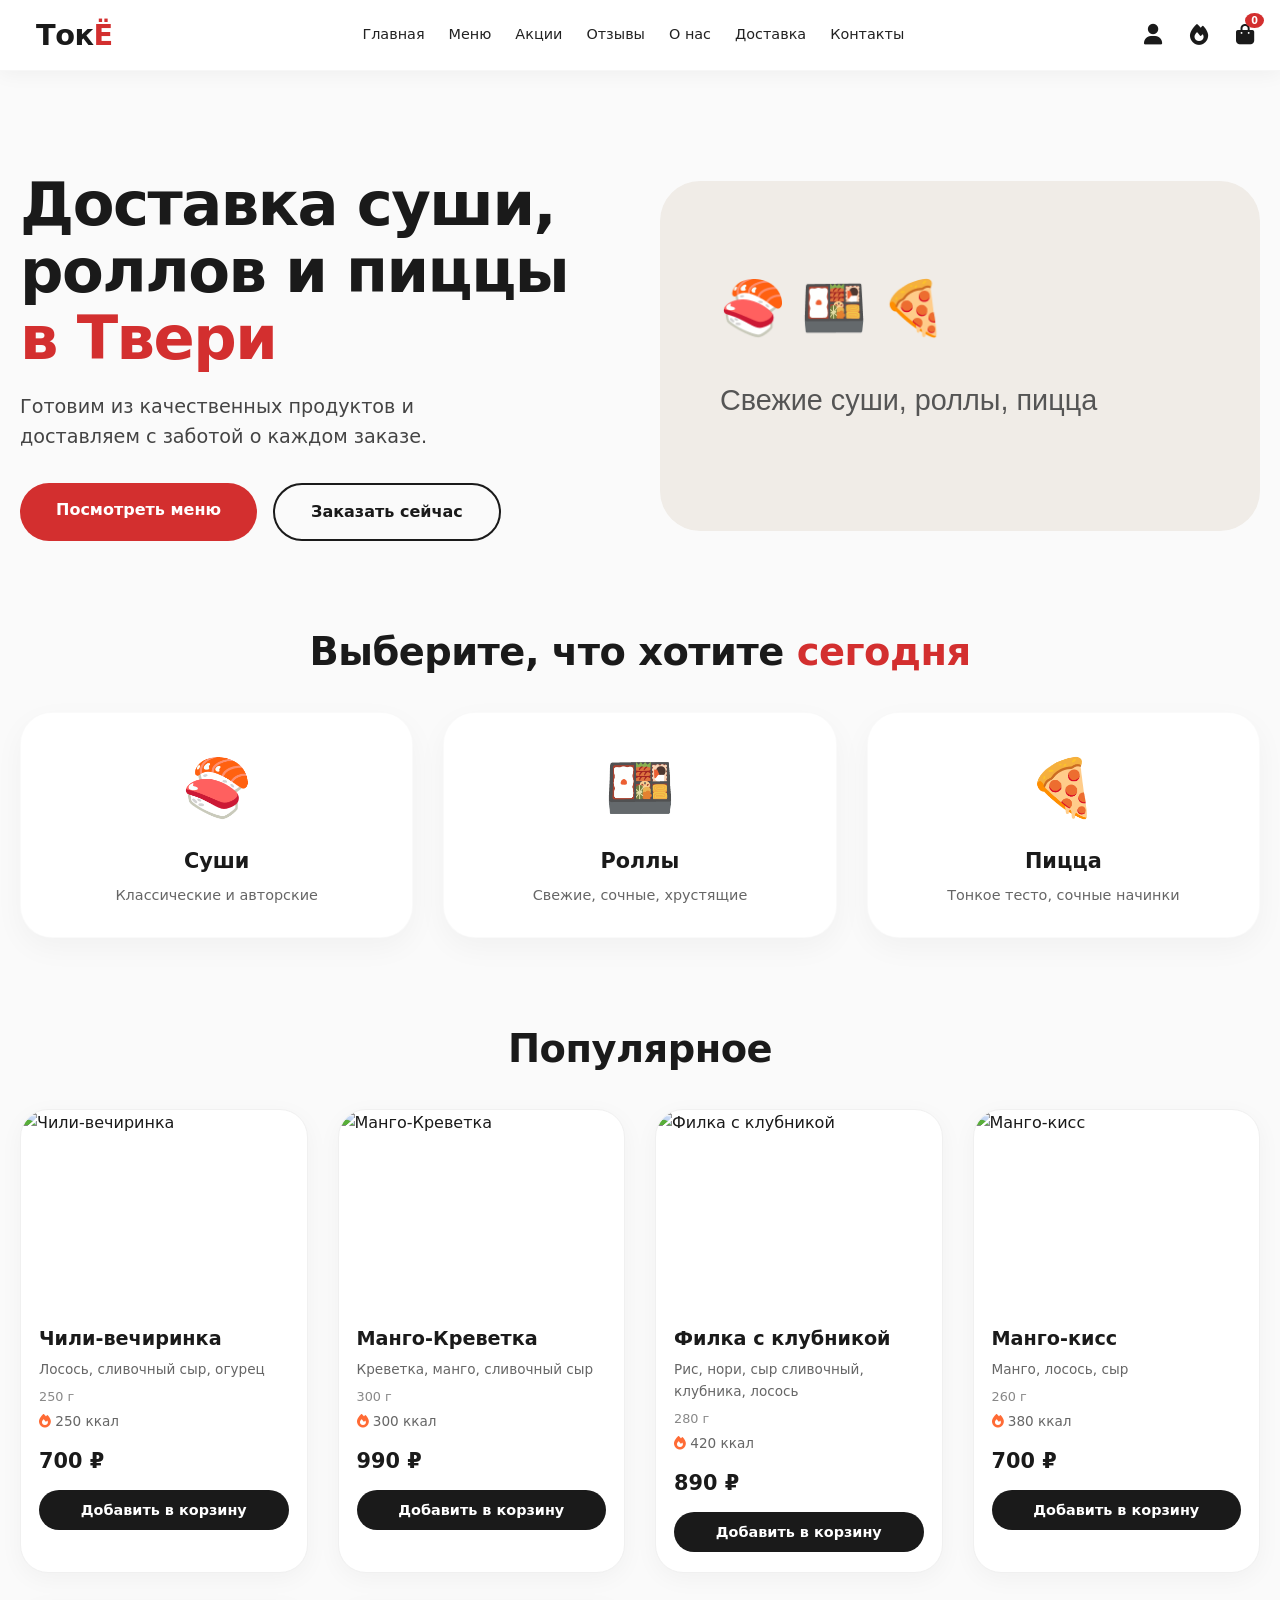
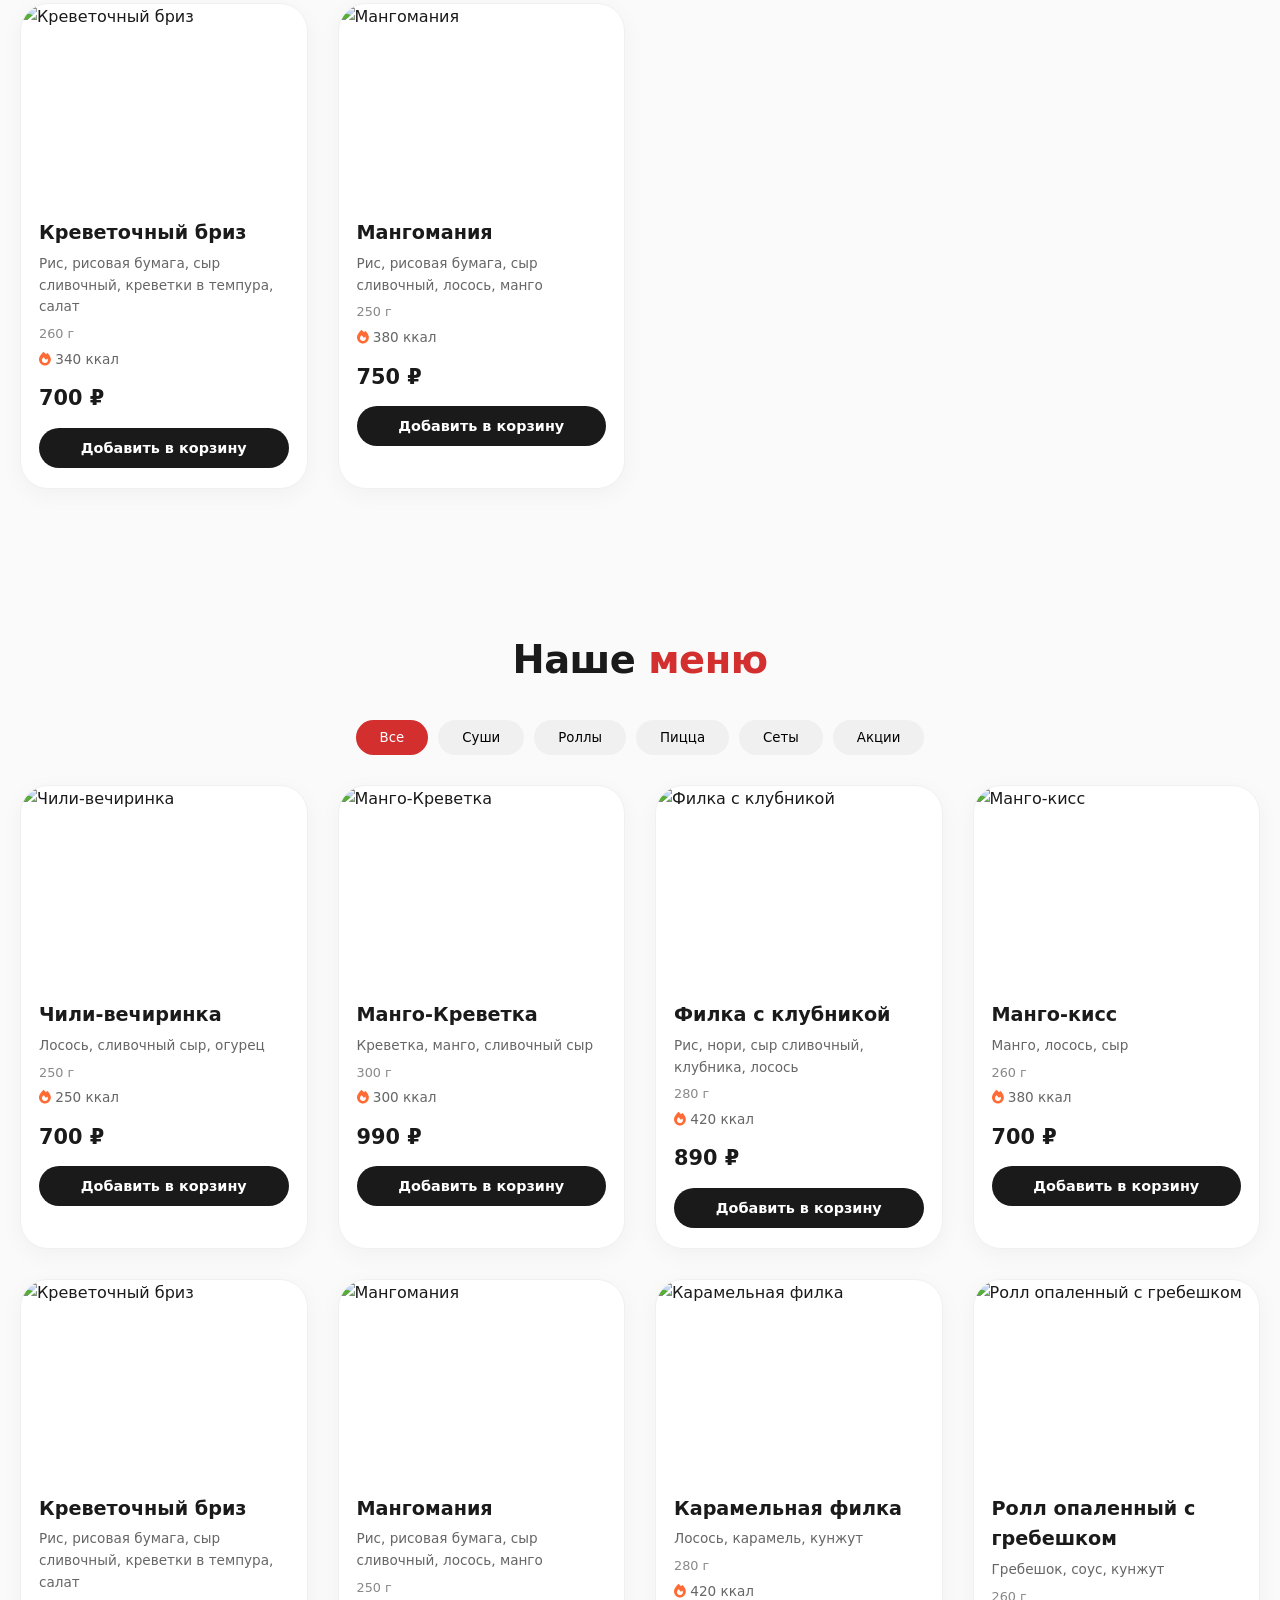
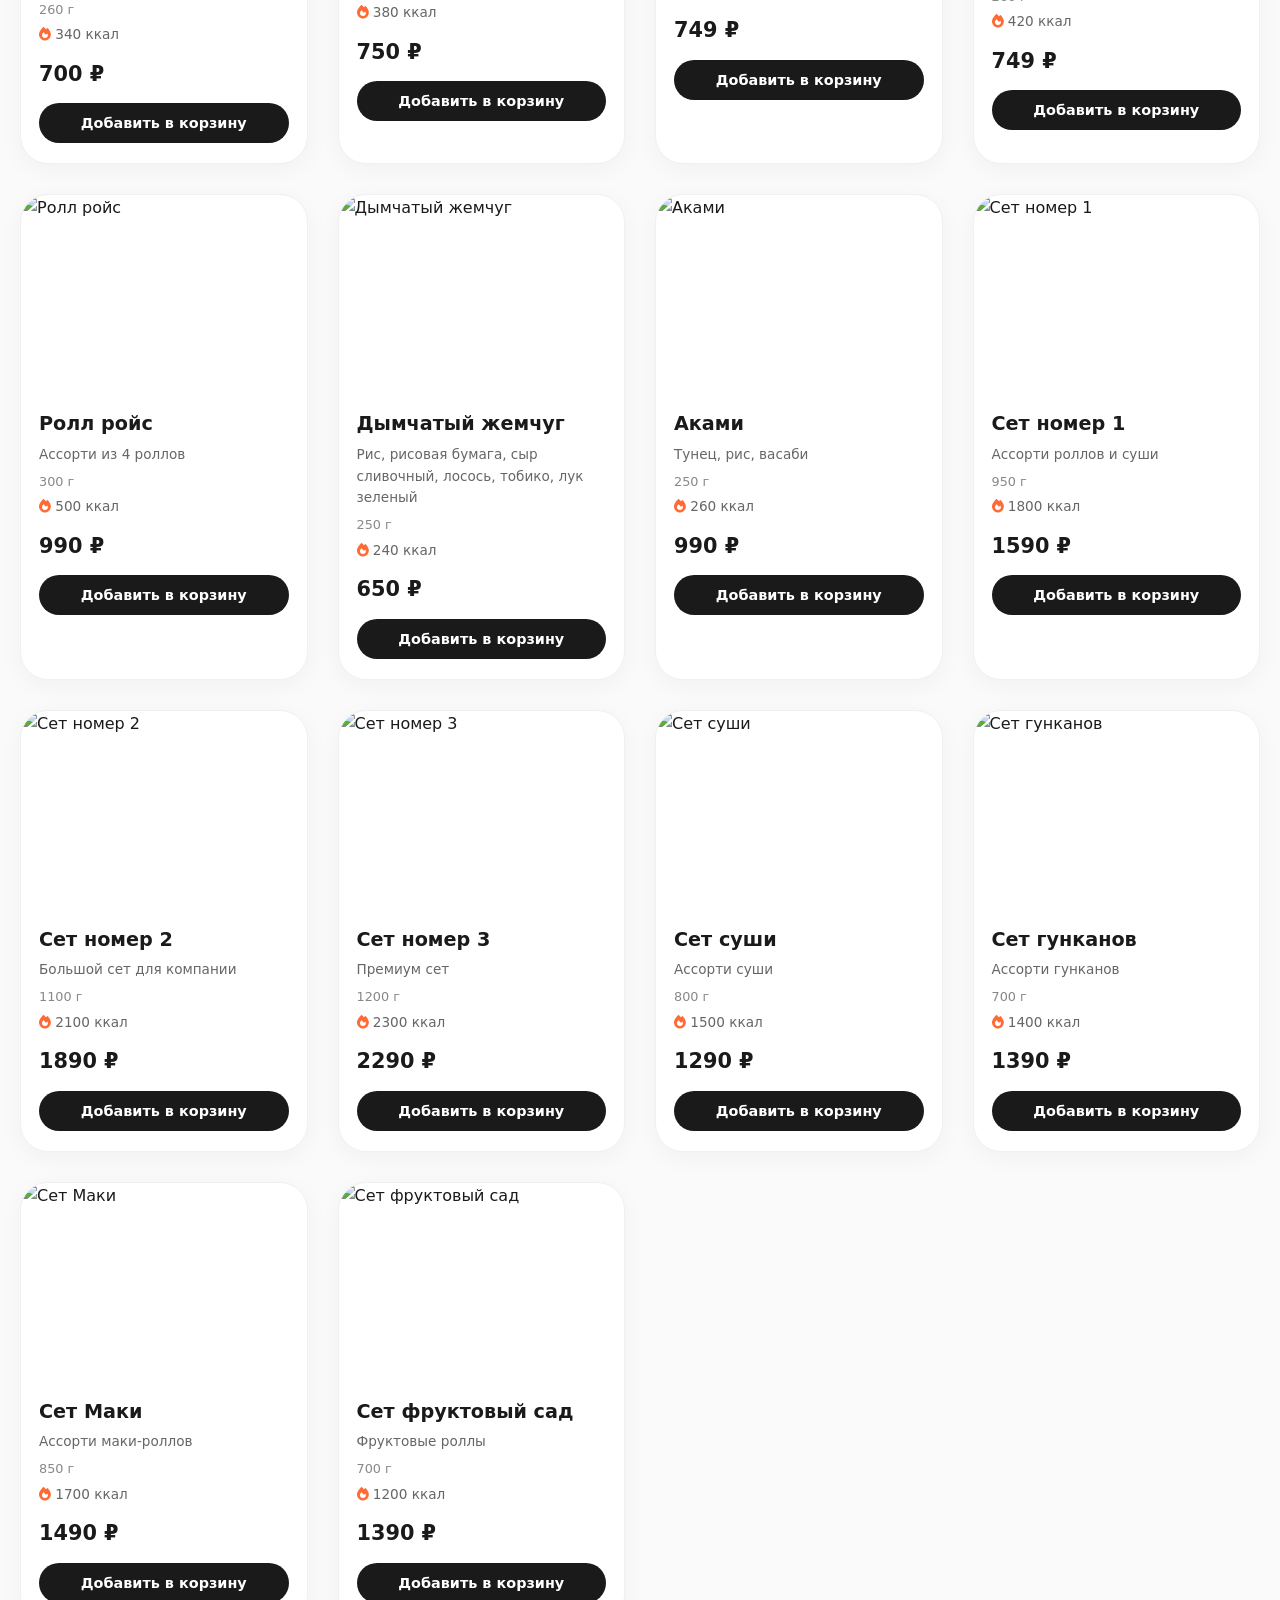
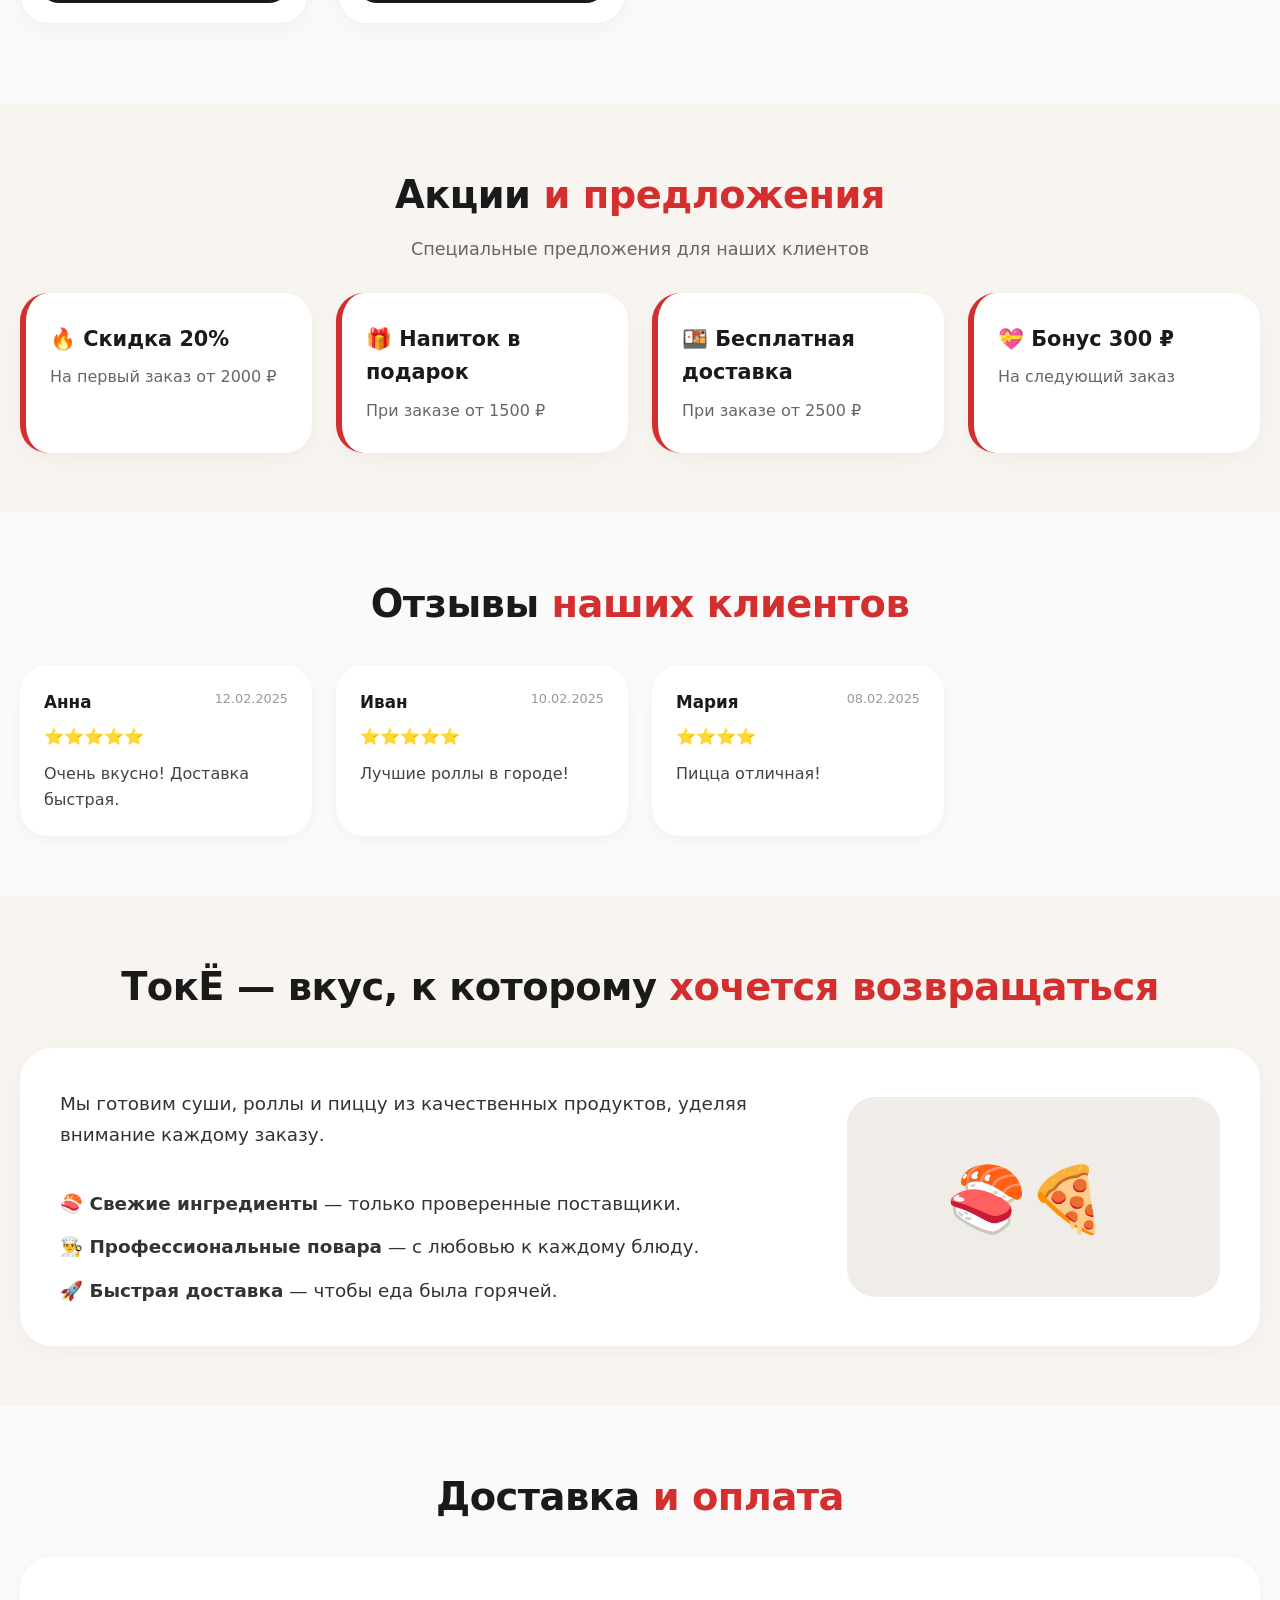
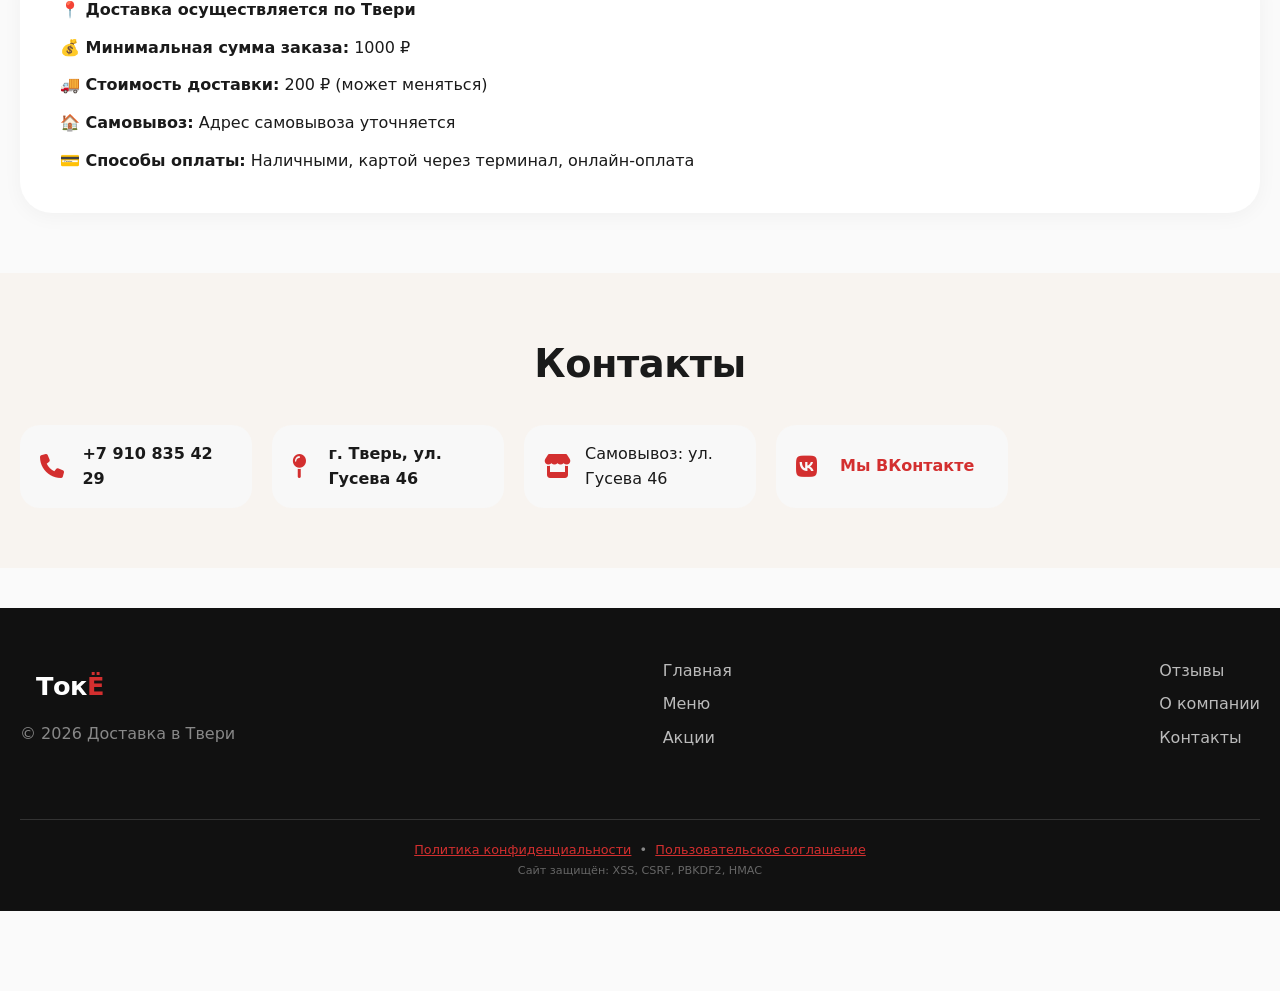
==== index.html @ 93fbfd66 "Add files via upload" ====
<!DOCTYPE html>
<html lang="ru">
<head>
    <meta charset="UTF-8" />
    <meta name="viewport" content="width=device-width, initial-scale=1.0, maximum-scale=1.0, user-scalable=no" />

    <!-- ===== SEO ===== -->
    <title>ТокË — доставка суши, роллов и пиццы в Твери</title>
    <meta name="description" content="Закажите суши, роллы и пиццу с доставкой по Твери. ТокË — качественные продукты, вкусная еда и удобный заказ." />
    <meta name="keywords" content="суши Тверь, роллы Тверь, пицца Тверь, доставка еды Тверь, ТокË" />
    <meta name="author" content="ТокË" />

    <!-- ===== PWA ===== -->
    <link rel="manifest" href="/manifest.json" />
    <meta name="apple-mobile-web-app-capable" content="yes" />
    <meta name="apple-mobile-web-app-status-bar-style" content="black-translucent" />
    <meta name="apple-mobile-web-app-title" content="ТокË" />
    <meta name="theme-color" content="#d32f2f" />
    <meta name="msapplication-TileColor" content="#d32f2f" />
    <link rel="apple-touch-icon" href="/icons/icon-192x192.png" />
    <link rel="icon" type="image/png" sizes="192x192" href="/icons/icon-192x192.png" />
    <link rel="icon" type="image/png" sizes="512x512" href="/icons/icon-512x512.png" />

    <!-- ===== БЕЗОПАСНОСТЬ ===== -->
    <meta http-equiv="X-Content-Type-Options" content="nosniff" />
    <meta name="referrer" content="strict-origin-when-cross-origin" />

    <!-- ===== FONTAWESOME ===== -->
    <link rel="stylesheet" href="https://cdnjs.cloudflare.com/ajax/libs/font-awesome/6.5.0/css/all.min.css" />

    <!-- ===== СТИЛИ ===== -->
    <link rel="stylesheet" href="styles.css" />
</head>
<body>

    <!-- ===== BANNER УСТАНОВКИ PWA ===== -->
    <div id="installBanner">
        <div class="banner-text">
            <strong>📱 ТокË</strong>
            <span>Установите приложение для быстрого заказа</span>
        </div>
        <div class="banner-actions">
            <button class="install-btn" id="installBtn">Установить</button>
            <button class="close-banner" id="closeInstallBanner">✕</button>
        </div>
    </div>

    <!-- ===== HEADER ===== -->
    <header>
        <div class="container header-inner">
            <div class="logo" id="secretLogo">
                Ток<span>Ë</span>
                <span class="admin-indicator" id="adminIndicator">🔑 Админ</span>
            </div>
            <nav id="mainNav">
                <a href="#home">Главная</a>
                <a href="#menu">Меню</a>
                <a href="#promo">Акции</a>
                <a href="#reviews">Отзывы</a>
                <a href="#about">О нас</a>
                <a href="#delivery">Доставка</a>
                <a href="#contacts">Контакты</a>
                <a href="#orders" id="ordersNavLink" style="display:none;">Заказы</a>
            </nav>
            <div class="header-actions">
                <button class="icon-btn" id="profileBtn" title="Профиль"><i class="fas fa-user"></i></button>
                <button class="icon-btn" id="caloriesBtn" title="Калории"><i class="fas fa-fire"></i></button>
                <button class="icon-btn" id="cartBtn" title="Корзина">
                    <i class="fas fa-shopping-bag"></i>
                    <span class="cart-badge" id="cartBadge">0</span>
                </button>
                <button class="mobile-toggle" id="menuToggle">☰</button>
            </div>
        </div>
    </header>

    <main>
        <!-- ===== HERO ===== -->
        <section id="home">
            <div class="container">
                <div class="hero">
                    <div class="hero-content">
                        <h1>Доставка суши, роллов и пиццы <span>в Твери</span></h1>
                        <p>Готовим из качественных продуктов и доставляем с заботой о каждом заказе.</p>
                        <div class="hero-buttons">
                            <a href="#menu" class="btn btn-primary">Посмотреть меню</a>
                            <a href="#menu" class="btn btn-outline">Заказать сейчас</a>
                        </div>
                    </div>
                    <div class="hero-image"></div>
                </div>
            </div>
        </section>

        <!-- ===== CATEGORIES ===== -->
        <section style="padding-top:0;">
            <div class="container">
                <h2 class="section-title">Выберите, что хотите <span>сегодня</span></h2>
                <div class="categories-grid">
                    <div class="category-card" onclick="filterMenu('sushi')">
                        <div class="emoji">🍣</div>
                        <h3>Суши</h3>
                        <p>Классические и авторские</p>
                    </div>
                    <div class="category-card" onclick="filterMenu('rolls')">
                        <div class="emoji">🍱</div>
                        <h3>Роллы</h3>
                        <p>Свежие, сочные, хрустящие</p>
                    </div>
                    <div class="category-card" onclick="filterMenu('pizza')">
                        <div class="emoji">🍕</div>
                        <h3>Пицца</h3>
                        <p>Тонкое тесто, сочные начинки</p>
                    </div>
                </div>
            </div>
        </section>

        <!-- ===== POPULAR ===== -->
        <section style="padding-top:0;">
            <div class="container">
                <h2 class="section-title">Популярное</h2>
                <div class="products-grid" id="popularGrid"></div>
            </div>
        </section>

        <!-- ===== MENU ===== -->
        <section id="menu">
            <div class="container">
                <h2 class="section-title">Наше <span>меню</span></h2>
                <div class="filter-bar" id="filterBar">
                    <button class="filter-btn active" data-filter="all">Все</button>
                    <button class="filter-btn" data-filter="sushi">Суши</button>
                    <button class="filter-btn" data-filter="rolls">Роллы</button>
                    <button class="filter-btn" data-filter="pizza">Пицца</button>
                    <button class="filter-btn" data-filter="sets">Сеты</button>
                    <button class="filter-btn" data-filter="promo">Акции</button>
                </div>
                <div class="products-grid" id="menuGrid"></div>
            </div>
        </section>

        <!-- ===== PROMO ===== -->
        <section id="promo" style="background:#f8f4f0;">
            <div class="container">
                <h2 class="section-title">Акции <span>и предложения</span></h2>
                <p class="section-subtitle">Специальные предложения для наших клиентов</p>
                <div class="promo-grid" id="promoGrid"></div>
            </div>
        </section>

        <!-- ===== REVIEWS ===== -->
        <section id="reviews">
            <div class="container">
                <h2 class="section-title">Отзывы <span>наших клиентов</span></h2>
                <div class="reviews-grid" id="reviewsGrid"></div>
            </div>
        </section>

        <!-- ===== ABOUT ===== -->
        <section id="about" style="background:#f8f4f0;">
            <div class="container">
                <h2 class="section-title">ТокË — вкус, к которому <span>хочется возвращаться</span></h2>
                <div class="about-flex info-block" id="aboutBlock">
                    <div class="admin-actions" id="aboutAdminActions">
                        <button onclick="editAbout()" title="Редактировать"><i class="fas fa-pen"></i></button>
                    </div>
                    <div class="text" id="aboutText">
                        <p>Мы готовим суши, роллы и пиццу из качественных продуктов, уделяя внимание каждому заказу.</p>
                        <br>
                        <p><strong>🍣 Свежие ингредиенты</strong> — только проверенные поставщики.</p>
                        <p><strong>👨‍🍳 Профессиональные повара</strong> — с любовью к каждому блюду.</p>
                        <p><strong>🚀 Быстрая доставка</strong> — чтобы еда была горячей.</p>
                    </div>
                    <div class="image"></div>
                </div>
            </div>
        </section>

        <!-- ===== DELIVERY ===== -->
        <section id="delivery">
            <div class="container">
                <h2 class="section-title">Доставка <span>и оплата</span></h2>
                <div class="info-block" id="deliveryBlock">
                    <div class="admin-actions" id="deliveryAdminActions">
                        <button onclick="editDelivery()" title="Редактировать"><i class="fas fa-pen"></i></button>
                    </div>
                    <div id="deliveryContent">
                        <p><strong>📍 Доставка осуществляется по Твери</strong></p>
                        <p><strong>💰 Минимальная сумма заказа:</strong> 1000 ₽</p>
                        <p><strong>🚚 Стоимость доставки:</strong> 200 ₽ (может меняться)</p>
                        <p><strong>🏠 Самовывоз:</strong> Адрес самовывоза уточняется</p>
                        <p><strong>💳 Способы оплаты:</strong> Наличными, картой через терминал, онлайн-оплата</p>
                    </div>
                </div>
            </div>
        </section>

        <!-- ===== CONTACTS ===== -->
        <section id="contacts" style="background:#f8f4f0;">
            <div class="container">
                <h2 class="section-title">Контакты</h2>
                <div class="contacts-grid" id="contactsGrid">
                    <div class="contact-item"><i class="fas fa-phone"></i> <span><strong id="contactPhone">+7 (999) 123-45-67</strong></span></div>
                    <div class="contact-item"><i class="fas fa-map-pin"></i> <span><strong id="contactAddress">г. Тверь, ул. Примерная, д. 1</strong></span></div>
                    <div class="contact-item"><i class="fas fa-store"></i> <span id="contactPickup">Самовывоз: адрес уточняется</span></div>
                    <div class="contact-item"><i class="fab fa-vk"></i> <span><a href="#" onclick="alert('🔗 Ссылка на VK (заглушка)')" style="color:#d32f2f;font-weight:600;">Мы ВКонтакте</a></span></div>
                </div>
            </div>
        </section>

        <!-- ===== ORDERS HISTORY ===== -->
        <section id="orders" style="display:none;">
            <div class="container">
                <h2 class="section-title">История <span>заказов</span></h2>
                <div id="ordersList"></div>
            </div>
        </section>
    </main>

    <!-- ===== CART MODAL ===== -->
    <div class="modal" id="cartModal">
        <div class="modal-content">
            <button class="modal-close" id="cartModalClose">✕</button>
            <h2><i class="fas fa-shopping-bag" style="color:#d32f2f;"></i> Корзина</h2>
            <div id="cartItemsContainer"></div>
            <div class="cart-min-warning" id="cartMinWarning">⚠️ Минимальная сумма заказа — 1000 ₽</div>
            <div class="cart-total-row">
                <span>Итого:</span>
                <span id="cartTotal">0 ₽</span>
            </div>
            <button class="btn btn-primary" id="checkoutBtn" style="width:100%; margin-top:12px;">Оформить заказ</button>
            <button class="btn btn-outline" id="clearCartBtn" style="width:100%; margin-top:8px;">Очистить корзину</button>
        </div>
    </div>

    <!-- ===== CALORIES MODAL ===== -->
    <div class="modal" id="caloriesModal">
        <div class="modal-content">
            <button class="modal-close" id="caloriesModalClose">✕</button>
            <h2><i class="fas fa-fire" style="color:#ff6b35;"></i> Калорийность заказа</h2>
            <div style="display:flex; justify-content:space-between; margin-top:12px;">
                <span>Прогресс: <span id="caloriesPercent">0%</span></span>
                <span><strong id="totalCalories">0</strong> / 2000 ккал</span>
            </div>
            <div class="calories-progress"><div class="bar" id="caloriesBar"></div></div>
            <div id="caloriesBreakdown"></div>
            <div id="caloriesTips"></div>
        </div>
    </div>

    <!-- ===== PROFILE MODAL ===== -->
    <div class="modal" id="profileModal">
        <div class="modal-content">
            <button class="modal-close" id="profileModalClose">✕</button>
            <h2><i class="fas fa-user" style="color:#d32f2f;"></i> Профиль</h2>
            <div class="form-group">
                <label>Ваше имя</label>
                <input type="text" id="profileName" placeholder="Иван Иванов" autocomplete="name" />
            </div>
            <div class="form-group">
                <label>Телефон</label>
                <input type="tel" id="profilePhone" placeholder="+7 999 123-45-67" autocomplete="tel" />
            </div>
            <button class="btn btn-primary" id="profileSaveBtn" style="width:100%;">Сохранить</button>
        </div>
    </div>

    <!-- ===== ORDER MODAL (С АДРЕСОМ И СОГЛАСИЕМ) ===== -->
    <div class="modal" id="orderModal">
        <div class="modal-content">
            <button class="modal-close" id="orderModalClose">✕</button>
            <h2><i class="fas fa-clipboard-list" style="color:#d32f2f;"></i> Оформление заказа</h2>
            <form id="orderForm" autocomplete="on" novalidate>

                <!-- КОНТАКТЫ -->
                <div class="form-group">
                    <label>Имя <span class="required">*</span></label>
                    <input type="text" id="orderName" placeholder="Ваше имя" required minlength="2" maxlength="50" autocomplete="name" />
                </div>
                <div class="form-group">
                    <label>Телефон <span class="required">*</span></label>
                    <input type="tel" id="orderPhone" placeholder="+7 999 123-45-67" required autocomplete="tel" />
                </div>

                <!-- СПОСОБ ПОЛУЧЕНИЯ -->
                <div class="form-group">
                    <label>Способ получения</label>
                    <select id="orderDeliveryType">
                        <option value="delivery">🚚 Доставка</option>
                        <option value="pickup">🏠 Самовывоз</option>
                    </select>
                </div>

                <!-- АДРЕС ДОСТАВКИ (ОБЯЗАТЕЛЬНЫЕ ПОЛЯ) -->
                <div class="delivery-fields" id="deliveryFields">
                    <div class="address-title">
                        <i class="fas fa-map-marker-alt"></i>
                        Адрес доставки
                    </div>

                    <div class="form-group full-width">
                        <label>Улица <span class="required">*</span></label>
                        <input type="text" id="orderStreet" placeholder="ул. Пушкина" required maxlength="100" autocomplete="street-address" />
                    </div>

                    <div class="form-group">
                        <label>Дом <span class="required">*</span></label>
                        <input type="text" id="orderHouse" placeholder="10" required maxlength="10" />
                    </div>

                    <div class="form-group">
                        <label>Квартира <span class="required">*</span></label>
                        <input type="text" id="orderApartment" placeholder="45" required maxlength="10" />
                    </div>

                    <div class="form-group">
                        <label>Подъезд <span class="required">*</span></label>
                        <input type="text" id="orderEntrance" placeholder="2" required maxlength="5" />
                    </div>

                    <div class="form-group">
                        <label>Этаж <span class="required">*</span></label>
                        <input type="text" id="orderFloor" placeholder="5" required maxlength="5" />
                    </div>

                    <div class="form-group full-width">
                        <label>Комментарий к заказу</label>
                        <input type="text" id="orderComment" placeholder="Домофон 123" maxlength="200" />
                    </div>
                </div>

                <!-- ОПЛАТА -->
                <div class="form-group">
                    <label>Способ оплаты</label>
                    <select id="orderPayment">
                        <option value="cash">💰 Наличными</option>
                        <option value="terminal">💳 Картой через терминал</option>
                        <option value="online">💳 Онлайн-оплата</option>
                    </select>
                </div>

                <!-- СОГЛАСИЕ -->
                <div class="privacy-consent">
                    <input type="checkbox" id="privacyConsent" required />
                    <label for="privacyConsent">
                        Я согласен на обработку персональных данных в соответствии с
                        <a href="#" onclick="alert('Политика конфиденциальности'); return false;">политикой конфиденциальности</a>.
                    </label>
                </div>

                <button type="submit" class="btn btn-primary" style="width:100%; margin-top:8px;" id="submitOrderBtn">
                    Оформить заказ
                </button>
            </form>
        </div>
    </div>

    <!-- ===== ADMIN LOGIN ===== -->
    <div class="admin-login-overlay" id="adminLoginOverlay">
        <div class="admin-login-box">
            <div class="lock-icon">🔐</div>
            <h3>Вход в админ-панель</h3>
            <p class="sub">Введите пароль для управления сайтом</p>
            <input type="password" id="adminPasswordInput" placeholder="Введите пароль" autocomplete="off" />
            <button class="btn btn-primary" id="adminLoginBtn">Войти</button>
            <div class="error" id="adminLoginError">❌ Неверный пароль</div>
            <div class="security-note">
                🔒 После 5 неудачных попыток вход заблокируется на 15 минут
            </div>
        </div>
    </div>

    <!-- ===== ADMIN PANEL ===== -->
    <div class="admin-panel" id="adminPanel">
        <div class="panel-header">
            <h3><i class="fas fa-crown"></i> Управление</h3>
            <button class="close-panel" id="closeAdminPanel">✕</button>
        </div>
        <div class="admin-tabs">
            <button class="active" data-tab="products">Товары</button>
            <button data-tab="promo">Акции</button>
            <button data-tab="reviews">Отзывы</button>
            <button data-tab="settings">Настройки</button>
            <button data-tab="security">Безопасность</button>
        </div>

        <!-- Товары -->
        <div class="admin-section active" id="tab-products">
            <div class="form-group">
                <label>Название (2-50)</label>
                <input type="text" id="adminProductName" placeholder="Филадельфия" maxlength="50" />
            </div>
            <div class="form-group">
                <label>Описание (3-200)</label>
                <input type="text" id="adminProductDesc" placeholder="Лосось, сливочный сыр" maxlength="200" />
            </div>
            <div class="form-row">
                <div class="form-group">
                    <label>Цена (₽)</label>
                    <input type="number" id="adminProductPrice" placeholder="699" min="1" max="999999" />
                </div>
                <div class="form-group">
                    <label>Вес</label>
                    <input type="text" id="adminProductWeight" placeholder="250 г" maxlength="20" />
                </div>
            </div>
            <div class="form-row">
                <div class="form-group">
                    <label>Калории</label>
                    <input type="number" id="adminProductCalories" placeholder="380" min="0" max="10000" />
                </div>
                <div class="form-group">
                    <label>Категория</label>
                    <select id="adminProductCategory">
                        <option value="rolls">Роллы</option>
                        <option value="sushi">Суши</option>
                        <option value="pizza">Пицца</option>
                        <option value="sets">Сеты</option>
                        <option value="promo">Акции</option>
                    </select>
                </div>
            </div>
            <div class="form-group">
                <label>URL фото</label>
                <input type="url" id="adminProductImage" placeholder="https://..." maxlength="500" />
            </div>
            <button class="btn btn-primary" id="adminAddProductBtn">➕ Добавить товар</button>
            <div class="item-list" id="adminProductList"></div>
        </div>

        <!-- Акции -->
        <div class="admin-section" id="tab-promo">
            <div class="form-group">
                <label>Название акции (3-50)</label>
                <input type="text" id="adminPromoTitle" placeholder="Сет недели" maxlength="50" />
            </div>
            <div class="form-group">
                <label>Описание (3-200)</label>
                <input type="text" id="adminPromoDesc" placeholder="3 ролла + напиток в подарок" maxlength="200" />
            </div>
            <button class="btn btn-primary" id="adminAddPromoBtn">➕ Добавить акцию</button>
            <div class="item-list" id="adminPromoList"></div>
        </div>

        <!-- Отзывы -->
        <div class="admin-section" id="tab-reviews">
            <div class="form-group">
                <label>Имя (2-50)</label>
                <input type="text" id="adminReviewName" placeholder="Анна" maxlength="50" />
            </div>
            <div class="form-group">
                <label>Текст отзыва (3-500)</label>
                <textarea id="adminReviewText" placeholder="Очень вкусно!" maxlength="500"></textarea>
            </div>
            <div class="form-row">
                <div class="form-group">
                    <label>Оценка (1-5)</label>
                    <input type="number" id="adminReviewRating" placeholder="5" min="1" max="5" />
                </div>
                <div class="form-group">
                    <label>Дата</label>
                    <input type="text" id="adminReviewDate" placeholder="12.02.2025" maxlength="20" />
                </div>
            </div>
            <button class="btn btn-primary" id="adminAddReviewBtn">➕ Добавить отзыв</button>
            <div class="item-list" id="adminReviewList"></div>
        </div>

        <!-- Настройки -->
        <div class="admin-section" id="tab-settings">
            <div class="form-group">
                <label>Телефон</label>
                <input type="tel" id="adminPhone" placeholder="+7 (999) 123-45-67" maxlength="20" />
            </div>
            <div class="form-group">
                <label>Адрес</label>
                <input type="text" id="adminAddress" placeholder="г. Тверь, ул. Примерная, д. 1" maxlength="100" />
            </div>
            <div class="form-group">
                <label>Самовывоз</label>
                <input type="text" id="adminPickup" placeholder="Самовывоз: адрес уточняется" maxlength="100" />
            </div>
            <div class="form-group">
                <label>Минимальная сумма (₽)</label>
                <input type="number" id="adminMinOrder" placeholder="1000" min="100" max="999999" />
            </div>
            <button class="btn btn-primary" id="adminSaveSettingsBtn">💾 Сохранить</button>
            <div class="admin-footer">
                <button class="btn-logout" id="adminLogoutBtn">🚪 Выйти</button>
            </div>
        </div>

        <!-- Безопасность -->
        <div class="admin-section" id="tab-security">
            <div class="security-info">
                🔒 <strong>Текущая защита:</strong><br>
                ✅ XSS-экранирование<br>
                ✅ CSRF-токены<br>
                ✅ AES-GCM шифрование<br>
                ✅ PBKDF2 (100k итераций)<br>
                ✅ HMAC-SHA256 подписи<br>
                ✅ Rate limiting<br>
                ✅ Блокировка брутфорса<br>
                ✅ Авто-выход 30 минут
            </div>

            <div class="form-group">
                <label>Изменить пароль (мин. 8)</label>
                <input type="password" id="adminNewPassword" placeholder="Новый пароль" autocomplete="new-password" />
            </div>
            <div class="form-group">
                <label>Повторите пароль</label>
                <input type="password" id="adminNewPasswordConfirm" placeholder="Повторите" autocomplete="new-password" />
            </div>
            <button class="btn btn-primary" id="adminChangePasswordBtn">🔑 Изменить пароль</button>

            <div class="admin-footer" style="margin-top:16px;">
                <button class="btn btn-primary" id="adminExportBtn" style="background:#2e7d32; margin-bottom:8px;">💾 Экспорт данных</button>
                <button class="btn btn-primary" id="adminImportBtn" style="background:#1976d2; margin-bottom:8px;">📂 Импорт</button>
                <input type="file" id="adminImportFile" accept=".json" style="display:none;" />
                <button class="btn btn-primary" id="adminViewLogsBtn" style="background:#f57c00; margin-bottom:8px;">📋 Логи</button>
                <button class="btn btn-primary" id="adminResetBtn" style="background:#c62828;">🔄 Сбросить всё</button>
            </div>

            <div id="adminLogsContainer" style="display:none;">
                <div class="logs-panel" id="adminLogsPanel"></div>
                <button class="btn btn-sm" id="adminClearLogsBtn" style="background:#666; margin-top:8px;">🗑️ Очистить логи</button>
            </div>
        </div>
    </div>

    <!-- ===== BOTTOM NAV (PWA) ===== -->
    <div class="bottom-nav" id="bottomNav">
        <button class="nav-item active" data-target="home">
            <i class="fas fa-home"></i>
            <span>Главная</span>
        </button>
        <button class="nav-item" data-target="menu">
            <i class="fas fa-utensils"></i>
            <span>Меню</span>
        </button>
        <button class="nav-item" data-target="promo">
            <i class="fas fa-tags"></i>
            <span>Акции</span>
        </button>
        <button class="nav-item" id="bottomCartBtn">
            <i class="fas fa-shopping-bag"></i>
            <span>Корзина</span>
            <span class="nav-badge" id="bottomCartBadge">0</span>
        </button>
        <button class="nav-item" data-target="profile">
            <i class="fas fa-user"></i>
            <span>Профиль</span>
        </button>
    </div>

    <!-- ===== TOAST ===== -->
    <div class="toast" id="toast"></div>

    <!-- ===== FOOTER ===== -->
    <footer>
        <div class="container">
            <div>
                <div class="logo">Ток<span>Ë</span></div>
                <p style="margin-top:6px; color:#888;">© 2026 Доставка в Твери</p>
            </div>
            <div class="footer-links">
                <a href="#home">Главная</a>
                <a href="#menu">Меню</a>
                <a href="#promo">Акции</a>
            </div>
            <div class="footer-links">
                <a href="#reviews">Отзывы</a>
                <a href="#about">О компании</a>
                <a href="#contacts">Контакты</a>
            </div>
            <div class="footer-privacy">
                <a href="#" onclick="alert('Политика конфиденциальности'); return false;">Политика конфиденциальности</a>
                &nbsp;•&nbsp;
                <a href="#" onclick="alert('Пользовательское соглашение'); return false;">Пользовательское соглашение</a>
                <br>
                <span style="font-size:0.7rem; color:#666;">Сайт защищён: XSS, CSRF, PBKDF2, HMAC</span>
            </div>
        </div>
    </footer>

    <!-- ===== СКРИПТЫ ===== -->
    <script src="script.js"></script>

</body>
</html>
---- styles.css ----
/* ============================================================
   ТокË — ПОЛНЫЙ CSS
   Версия 4.0 — с админкой, PWA, защитой
   ============================================================ */

/* ===== RESET & BASE ===== */
* {
    margin: 0;
    padding: 0;
    box-sizing: border-box;
    font-family: system-ui, -apple-system, 'Segoe UI', Roboto, Helvetica, Arial, sans-serif;
}

html {
    scroll-behavior: smooth;
}

body {
    background: #fafafa;
    color: #1a1a1a;
    line-height: 1.6;
    padding-bottom: 80px;
}

a {
    text-decoration: none;
    color: inherit;
}

img {
    max-width: 100%;
    display: block;
}

.container {
    max-width: 1280px;
    margin: 0 auto;
    padding: 0 20px;
}

section {
    padding: 60px 0;
}

.section-title {
    font-size: 2.4rem;
    font-weight: 700;
    margin-bottom: 30px;
    letter-spacing: -0.5px;
    text-align: center;
}

.section-title span {
    color: #d32f2f;
}

.section-subtitle {
    text-align: center;
    color: #666;
    font-size: 1.1rem;
    margin-top: -20px;
    margin-bottom: 30px;
}

/* ===== BANNER УСТАНОВКИ PWA ===== */
#installBanner {
    display: none;
    background: #d32f2f;
    color: #fff;
    padding: 12px 20px;
    border-radius: 16px;
    margin: 10px 20px;
    justify-content: space-between;
    align-items: center;
    position: sticky;
    top: 80px;
    z-index: 50;
    box-shadow: 0 4px 20px rgba(211, 47, 47, 0.3);
}

#installBanner.show {
    display: flex;
}

#installBanner .banner-text {
    display: flex;
    flex-direction: column;
}

#installBanner .banner-text strong {
    font-size: 1rem;
}

#installBanner .banner-text span {
    font-size: 0.8rem;
    opacity: 0.85;
}

#installBanner .banner-actions {
    display: flex;
    gap: 10px;
    align-items: center;
}

#installBanner .install-btn {
    background: #fff;
    color: #d32f2f;
    border: none;
    padding: 8px 20px;
    border-radius: 30px;
    font-weight: 700;
    cursor: pointer;
    font-size: 0.85rem;
    transition: 0.2s;
    white-space: nowrap;
}

#installBanner .install-btn:hover {
    transform: scale(1.05);
}

#installBanner .close-banner {
    background: transparent;
    color: #fff;
    border: none;
    font-size: 1.3rem;
    cursor: pointer;
    padding: 0 4px;
    opacity: 0.7;
    transition: 0.2s;
}

#installBanner .close-banner:hover {
    opacity: 1;
}

/* ===== HEADER ===== */
header {
    position: sticky;
    top: 0;
    z-index: 100;
    background: rgba(255, 255, 255, 0.95);
    backdrop-filter: blur(8px);
    box-shadow: 0 2px 20px rgba(0, 0, 0, 0.05);
    border-bottom: 1px solid rgba(0, 0, 0, 0.03);
}

.header-inner {
    display: flex;
    align-items: center;
    justify-content: space-between;
    height: 70px;
}

.logo {
    font-weight: 700;
    font-size: 1.8rem;
    letter-spacing: -0.5px;
    cursor: default;
    user-select: none;
    padding: 8px 16px;
    border-radius: 12px;
    position: relative;
}

.logo span {
    color: #d32f2f;
}

.logo .admin-indicator {
    display: none;
    font-size: 0.6rem;
    background: #d32f2f;
    color: #fff;
    padding: 2px 8px;
    border-radius: 20px;
    margin-left: 8px;
    vertical-align: middle;
    animation: pulse 2s infinite;
}

.logo .admin-indicator.show {
    display: inline-block;
}

@keyframes pulse {
    0%, 100% { opacity: 1; }
    50% { opacity: 0.4; }
}

nav {
    display: flex;
    gap: 1.5rem;
    align-items: center;
}

nav a {
    font-size: 0.9rem;
    font-weight: 500;
    color: #222;
    transition: 0.2s;
    cursor: pointer;
    position: relative;
}

nav a:hover {
    color: #d32f2f;
}

nav a::after {
    content: '';
    position: absolute;
    bottom: -4px;
    left: 0;
    width: 0;
    height: 2px;
    background: #d32f2f;
    transition: 0.3s;
}

nav a:hover::after {
    width: 100%;
}

.header-actions {
    display: flex;
    align-items: center;
    gap: 1rem;
}

.header-actions .icon-btn {
    background: none;
    border: none;
    font-size: 1.3rem;
    cursor: pointer;
    position: relative;
    color: #1a1a1a;
    transition: 0.2s;
    padding: 6px;
}

.header-actions .icon-btn:hover {
    color: #d32f2f;
}

.cart-badge {
    position: absolute;
    top: -4px;
    right: -4px;
    background: #d32f2f;
    color: #fff;
    font-size: 0.6rem;
    border-radius: 50%;
    padding: 2px 6px;
    min-width: 18px;
    text-align: center;
    font-weight: 700;
}

.mobile-toggle {
    display: none;
    font-size: 1.6rem;
    background: none;
    border: none;
    cursor: pointer;
}

/* ===== BUTTONS ===== */
.btn {
    background: #1a1a1a;
    color: #fff;
    border: none;
    padding: 14px 36px;
    border-radius: 40px;
    font-weight: 600;
    font-size: 1rem;
    cursor: pointer;
    transition: 0.25s;
    display: inline-block;
}

.btn-primary {
    background: #d32f2f;
    color: #fff;
}

.btn-primary:hover {
    background: #b71c1c;
    transform: scale(1.02);
}

.btn-outline {
    background: transparent;
    border: 2px solid #1a1a1a;
    color: #1a1a1a;
}

.btn-outline:hover {
    background: #1a1a1a;
    color: #fff;
}

.btn-sm {
    padding: 10px 24px;
    font-size: 0.85rem;
}

.btn-logout {
    background: transparent;
    color: #d32f2f;
    border: 1px solid #d32f2f;
    padding: 6px 16px;
    font-size: 0.8rem;
    border-radius: 20px;
    cursor: pointer;
    transition: 0.2s;
    margin-top: 12px;
    width: 100%;
}

.btn-logout:hover {
    background: #d32f2f;
    color: #fff;
}

/* ===== HERO ===== */
.hero {
    display: flex;
    align-items: center;
    justify-content: space-between;
    padding: 40px 0 20px;
    gap: 40px;
    flex-wrap: wrap;
}

.hero-content {
    flex: 1 1 45%;
}

.hero-content h1 {
    font-size: 3.8rem;
    font-weight: 800;
    line-height: 1.1;
    letter-spacing: -1.5px;
}

.hero-content h1 span {
    color: #d32f2f;
}

.hero-content p {
    font-size: 1.2rem;
    color: #444;
    margin: 20px 0 30px;
    max-width: 500px;
}

.hero-buttons {
    display: flex;
    gap: 16px;
    flex-wrap: wrap;
}

.hero-image {
    flex: 1 1 45%;
    border-radius: 40px;
    overflow: hidden;
    min-height: 350px;
    background-image: url('data:image/svg+xml;utf8,<svg xmlns="http://www.w3.org/2000/svg" viewBox="0 0 500 350"><rect width="500" height="350" fill="%23f0ece7"/><text x="50" y="150" font-family="Arial" font-size="44" fill="%23333">🍣 🍱 🍕</text><text x="50" y="220" font-family="Arial" font-size="24" fill="%23555">Свежие суши, роллы, пицца</text></svg>');
    background-size: cover;
    background-position: center;
}

/* ===== CATEGORIES ===== */
.categories-grid {
    display: grid;
    grid-template-columns: repeat(auto-fit, minmax(200px, 1fr));
    gap: 30px;
    margin: 20px 0;
}

.category-card {
    background: #fff;
    border-radius: 32px;
    padding: 30px 20px;
    text-align: center;
    box-shadow: 0 10px 30px rgba(0, 0, 0, 0.04);
    transition: 0.3s;
    border: 1px solid rgba(0, 0, 0, 0.02);
    cursor: pointer;
}

.category-card:hover {
    transform: translateY(-6px);
    box-shadow: 0 20px 40px rgba(0, 0, 0, 0.08);
}

.category-card .emoji {
    font-size: 3.5rem;
}

.category-card h3 {
    margin: 12px 0 6px;
    font-size: 1.3rem;
}

.category-card p {
    color: #666;
    font-size: 0.9rem;
}

/* ===== PRODUCTS ===== */
.products-grid {
    display: grid;
    grid-template-columns: repeat(auto-fill, minmax(250px, 1fr));
    gap: 30px;
    margin: 20px 0;
}

.product-card {
    background: #fff;
    border-radius: 28px;
    padding: 0 0 20px;
    box-shadow: 0 6px 24px rgba(0, 0, 0, 0.04);
    transition: 0.25s;
    border: 1px solid #f0f0f0;
    overflow: hidden;
    display: flex;
    flex-direction: column;
    position: relative;
}

.product-card:hover {
    transform: translateY(-4px);
    box-shadow: 0 16px 40px rgba(0, 0, 0, 0.08);
}

.product-card img {
    width: 100%;
    height: 200px;
    object-fit: cover;
}

.product-card .admin-actions {
    position: absolute;
    top: 10px;
    right: 10px;
    display: none;
    gap: 6px;
}

.product-card .admin-actions button {
    background: rgba(0, 0, 0, 0.7);
    color: #fff;
    border: none;
    border-radius: 50%;
    width: 32px;
    height: 32px;
    cursor: pointer;
    font-size: 0.8rem;
    transition: 0.2s;
}

.product-card .admin-actions button:hover {
    background: #d32f2f;
}

.product-card .admin-actions.show {
    display: flex;
}

.product-card h4 {
    font-size: 1.2rem;
    margin: 14px 18px 4px;
}

.product-card .desc {
    color: #666;
    font-size: 0.85rem;
    margin: 0 18px 6px;
}

.product-card .weight {
    color: #888;
    font-size: 0.8rem;
    margin: 0 18px;
}

.product-card .calories {
    font-size: 0.85rem;
    margin: 4px 18px;
    color: #666;
}

.product-card .price {
    font-weight: 700;
    font-size: 1.3rem;
    margin: 8px 18px 12px;
    color: #1a1a1a;
}

.product-card .add-to-cart {
    background: #1a1a1a;
    color: #fff;
    border: none;
    padding: 12px;
    border-radius: 30px;
    font-weight: 600;
    font-size: 0.9rem;
    cursor: pointer;
    transition: 0.2s;
    margin: 0 18px;
}

.product-card .add-to-cart:hover {
    background: #d32f2f;
}

.product-card .add-to-cart:disabled {
    opacity: 0.5;
    background: #888;
    cursor: not-allowed;
}

/* ===== FILTERS ===== */
.filter-bar {
    display: flex;
    flex-wrap: wrap;
    gap: 10px;
    margin-bottom: 30px;
    justify-content: center;
}

.filter-bar .filter-btn {
    background: #f0f0f0;
    border: none;
    padding: 10px 24px;
    border-radius: 40px;
    font-weight: 500;
    cursor: pointer;
    transition: 0.2s;
}

.filter-bar .filter-btn.active {
    background: #d32f2f;
    color: #fff;
}

.filter-bar .filter-btn:hover {
    background: #ddd;
}

.filter-bar .filter-btn.active:hover {
    background: #b71c1c;
}

/* ===== PROMO ===== */
.promo-grid {
    display: grid;
    grid-template-columns: repeat(auto-fill, minmax(240px, 1fr));
    gap: 24px;
}

.promo-card {
    background: #fff;
    border-radius: 28px;
    padding: 30px 24px;
    border-left: 6px solid #d32f2f;
    box-shadow: 0 6px 20px rgba(0, 0, 0, 0.04);
    transition: 0.3s;
    position: relative;
}

.promo-card:hover {
    transform: translateY(-4px);
    box-shadow: 0 12px 30px rgba(0, 0, 0, 0.08);
}

.promo-card .admin-actions {
    position: absolute;
    top: 10px;
    right: 10px;
    display: none;
    gap: 6px;
}

.promo-card .admin-actions button {
    background: rgba(0, 0, 0, 0.7);
    color: #fff;
    border: none;
    border-radius: 50%;
    width: 30px;
    height: 30px;
    cursor: pointer;
    font-size: 0.8rem;
    transition: 0.2s;
}

.promo-card .admin-actions button:hover {
    background: #d32f2f;
}

.promo-card .admin-actions.show {
    display: flex;
}

.promo-card h3 {
    font-size: 1.3rem;
    margin-bottom: 8px;
}

.promo-card p {
    color: #666;
}

/* ===== REVIEWS ===== */
.reviews-grid {
    display: grid;
    grid-template-columns: repeat(auto-fill, minmax(260px, 1fr));
    gap: 24px;
}

.review-card {
    background: #fff;
    border-radius: 28px;
    padding: 24px;
    box-shadow: 0 4px 16px rgba(0, 0, 0, 0.04);
    position: relative;
}

.review-card .admin-actions {
    position: absolute;
    top: 10px;
    right: 10px;
    display: none;
    gap: 6px;
}

.review-card .admin-actions button {
    background: rgba(0, 0, 0, 0.7);
    color: #fff;
    border: none;
    border-radius: 50%;
    width: 30px;
    height: 30px;
    cursor: pointer;
    font-size: 0.8rem;
    transition: 0.2s;
}

.review-card .admin-actions button:hover {
    background: #d32f2f;
}

.review-card .admin-actions.show {
    display: flex;
}

.review-card .name {
    font-weight: 600;
    font-size: 1.05rem;
}

.review-card .date {
    color: #999;
    font-size: 0.8rem;
    float: right;
}

.review-card .rating {
    margin: 8px 0 12px;
    color: #f5a623;
}

.review-card p {
    color: #444;
}

/* ===== ABOUT / DELIVERY / CONTACTS ===== */
.info-block {
    background: #fff;
    border-radius: 32px;
    padding: 40px;
    box-shadow: 0 4px 20px rgba(0, 0, 0, 0.04);
    position: relative;
}

.info-block .admin-actions {
    position: absolute;
    top: 15px;
    right: 15px;
    display: none;
    gap: 6px;
}

.info-block .admin-actions button {
    background: rgba(0, 0, 0, 0.7);
    color: #fff;
    border: none;
    border-radius: 50%;
    width: 32px;
    height: 32px;
    cursor: pointer;
    font-size: 0.8rem;
    transition: 0.2s;
}

.info-block .admin-actions button:hover {
    background: #d32f2f;
}

.info-block .admin-actions.show {
    display: flex;
}

.info-block p {
    margin-bottom: 12px;
}

.info-block p:last-child {
    margin-bottom: 0;
}

.about-flex {
    display: flex;
    flex-wrap: wrap;
    gap: 40px;
    align-items: center;
}

.about-flex .text {
    flex: 2;
    min-width: 240px;
}

.about-flex .text p {
    font-size: 1.15rem;
    color: #333;
    line-height: 1.7;
}

.about-flex .image {
    flex: 1;
    min-height: 200px;
    background: #f0ece7;
    border-radius: 28px;
    background-image: url('data:image/svg+xml;utf8,<svg xmlns="http://www.w3.org/2000/svg" viewBox="0 0 300 200"><rect width="300" height="200" fill="%23f0ece7"/><text x="80" y="120" font-family="Arial" font-size="52" fill="%23333">🍣🍕</text></svg>');
    background-size: cover;
    background-position: center;
}

.contacts-grid {
    display: grid;
    grid-template-columns: repeat(auto-fill, minmax(220px, 1fr));
    gap: 20px;
}

.contact-item {
    display: flex;
    align-items: center;
    gap: 14px;
    padding: 16px 20px;
    background: #f8f8f8;
    border-radius: 20px;
}

.contact-item i {
    font-size: 1.5rem;
    color: #d32f2f;
    width: 30px;
}

/* ===== ADMIN PANEL ===== */
.admin-panel {
    position: fixed;
    bottom: 30px;
    right: 30px;
    background: #fff;
    border-radius: 28px;
    padding: 24px;
    width: 420px;
    max-width: 92vw;
    max-height: 80vh;
    overflow-y: auto;
    box-shadow: 0 20px 60px rgba(0, 0, 0, 0.25);
    display: none;
    z-index: 998;
    border: 1px solid #eee;
    animation: slideUp 0.3s ease;
}

@keyframes slideUp {
    from {
        opacity: 0;
        transform: translateY(20px);
    }
    to {
        opacity: 1;
        transform: translateY(0);
    }
}

.admin-panel.open {
    display: block;
}

.admin-panel .panel-header {
    display: flex;
    justify-content: space-between;
    align-items: center;
    margin-bottom: 16px;
}

.admin-panel .panel-header h3 {
    font-size: 1.2rem;
    display: flex;
    align-items: center;
    gap: 8px;
}

.admin-panel .panel-header h3 i {
    color: #d32f2f;
}

.admin-panel .panel-header .close-panel {
    background: none;
    border: none;
    font-size: 1.5rem;
    cursor: pointer;
    color: #888;
    padding: 0 8px;
    transition: 0.2s;
}

.admin-panel .panel-header .close-panel:hover {
    color: #1a1a1a;
}

.admin-panel .form-group {
    margin-bottom: 12px;
}

.admin-panel .form-group label {
    display: block;
    font-weight: 500;
    font-size: 0.85rem;
    margin-bottom: 3px;
}

.admin-panel .form-group input,
.admin-panel .form-group select,
.admin-panel .form-group textarea {
    width: 100%;
    padding: 10px 14px;
    border: 1px solid #ddd;
    border-radius: 20px;
    font-size: 0.9rem;
    background: #fafafa;
}

.admin-panel .form-group textarea {
    resize: vertical;
    min-height: 60px;
}

.admin-panel .form-row {
    display: grid;
    grid-template-columns: 1fr 1fr;
    gap: 10px;
}

.admin-panel .btn {
    padding: 10px 20px;
    font-size: 0.85rem;
    width: 100%;
    margin-top: 4px;
}

.admin-panel .admin-tabs {
    display: flex;
    gap: 8px;
    margin-bottom: 16px;
    flex-wrap: wrap;
}

.admin-panel .admin-tabs button {
    background: #f0f0f0;
    border: none;
    padding: 6px 16px;
    border-radius: 20px;
    cursor: pointer;
    font-size: 0.8rem;
    font-weight: 500;
    transition: 0.2s;
}

.admin-panel .admin-tabs button.active {
    background: #d32f2f;
    color: #fff;
}

.admin-panel .admin-tabs button:hover {
    background: #ddd;
}

.admin-panel .admin-section {
    display: none;
}

.admin-panel .admin-section.active {
    display: block;
}

.admin-panel .item-list {
    max-height: 150px;
    overflow-y: auto;
    margin-bottom: 12px;
}

.admin-panel .item-list .list-item {
    display: flex;
    justify-content: space-between;
    align-items: center;
    padding: 6px 0;
    border-bottom: 1px solid #f0f0f0;
    font-size: 0.85rem;
}

.admin-panel .item-list .list-item button {
    background: none;
    border: none;
    color: #d32f2f;
    cursor: pointer;
    font-size: 0.8rem;
}

.admin-panel .item-list .list-item button:hover {
    color: #b71c1c;
}

.admin-panel .admin-footer {
    border-top: 1px solid #eee;
    padding-top: 12px;
    margin-top: 8px;
}

.admin-panel .security-info {
    background: #f0f8f0;
    border-left: 3px solid #2e7d32;
    padding: 10px 14px;
    border-radius: 12px;
    font-size: 0.8rem;
    color: #2e7d32;
    margin-bottom: 12px;
}

/* ===== ADMIN LOGIN OVERLAY ===== */
.admin-login-overlay {
    position: fixed;
    top: 0;
    left: 0;
    width: 100%;
    height: 100%;
    background: rgba(0, 0, 0, 0.6);
    backdrop-filter: blur(8px);
    display: none;
    align-items: center;
    justify-content: center;
    z-index: 9999;
}

.admin-login-overlay.open {
    display: flex;
}

.admin-login-box {
    background: #fff;
    border-radius: 32px;
    padding: 40px;
    width: 400px;
    max-width: 92%;
    text-align: center;
    box-shadow: 0 30px 60px rgba(0, 0, 0, 0.3);
    animation: slideUp 0.3s ease;
}

.admin-login-box .lock-icon {
    font-size: 3rem;
    color: #d32f2f;
    margin-bottom: 16px;
}

.admin-login-box h3 {
    font-size: 1.4rem;
    margin-bottom: 8px;
}

.admin-login-box .sub {
    color: #888;
    margin-bottom: 20px;
    font-size: 0.9rem;
}

.admin-login-box input {
    width: 100%;
    padding: 14px 18px;
    border: 1px solid #ddd;
    border-radius: 30px;
    font-size: 1rem;
    margin-bottom: 12px;
    background: #fafafa;
    transition: 0.2s;
}

.admin-login-box input:focus {
    border-color: #d32f2f;
    outline: none;
    box-shadow: 0 0 0 3px rgba(211, 47, 47, 0.1);
}

.admin-login-box .btn {
    width: 100%;
}

.admin-login-box .error {
    color: #d32f2f;
    font-size: 0.85rem;
    margin-top: 8px;
    display: none;
}

.admin-login-box .security-note {
    font-size: 0.75rem;
    color: #999;
    margin-top: 16px;
}

/* ===== MODALS ===== */
.modal {
    position: fixed;
    top: 0;
    left: 0;
    width: 100%;
    height: 100%;
    background: rgba(0, 0, 0, 0.5);
    backdrop-filter: blur(6px);
    display: none;
    align-items: center;
    justify-content: center;
    z-index: 1000;
}

.modal.open {
    display: flex;
}

.modal-content {
    background: #fff;
    max-width: 600px;
    width: 92%;
    max-height: 85vh;
    border-radius: 40px;
    padding: 30px;
    overflow-y: auto;
    box-shadow: 0 30px 60px rgba(0, 0, 0, 0.3);
}

.modal-content .modal-close {
    float: right;
    font-size: 1.8rem;
    cursor: pointer;
    background: none;
    border: none;
    color: #888;
    transition: 0.2s;
}

.modal-content .modal-close:hover {
    color: #1a1a1a;
}

.modal-content h2 {
    margin-bottom: 20px;
}

/* ===== CART ===== */
.cart-item {
    display: flex;
    justify-content: space-between;
    align-items: center;
    padding: 12px 0;
    border-bottom: 1px solid #eee;
}

.cart-item .item-controls {
    display: flex;
    align-items: center;
    gap: 8px;
}

.cart-item .item-controls button {
    background: #f0f0f0;
    border: none;
    width: 30px;
    height: 30px;
    border-radius: 50%;
    font-weight: 700;
    cursor: pointer;
    transition: 0.2s;
}

.cart-item .item-controls button:hover {
    background: #ddd;
}

.cart-item .item-controls .cart-remove {
    color: #d32f2f;
    background: none;
}

.cart-item .item-controls .cart-remove:hover {
    background: #fee;
}

.cart-total-row {
    display: flex;
    justify-content: space-between;
    font-size: 1.3rem;
    font-weight: 700;
    padding: 16px 0;
    border-top: 2px solid #eee;
    margin-top: 8px;
}

.cart-min-warning {
    color: #d32f2f;
    font-weight: 500;
    padding: 8px 0;
    display: none;
}

/* ===== CALORIES ===== */
.calories-progress {
    background: #f0f0f0;
    border-radius: 20px;
    height: 20px;
    overflow: hidden;
    margin: 16px 0;
}

.calories-progress .bar {
    height: 100%;
    background: linear-gradient(90deg, #4caf50, #ff9800, #d32f2f);
    border-radius: 20px;
    transition: 0.5s;
    width: 0%;
}

.calories-breakdown-item {
    display: flex;
    justify-content: space-between;
    padding: 6px 0;
}

.tip {
    background: #f8f9fa;
    padding: 16px;
    border-radius: 16px;
    margin-top: 16px;
    display: flex;
    gap: 12px;
    align-items: center;
    border-left: 4px solid #d32f2f;
}

.tip i {
    color: #d32f2f;
    font-size: 1.2rem;
}

/* ===== FORM ===== */
.form-group {
    margin-bottom: 16px;
}

.form-group label {
    display: block;
    font-weight: 500;
    margin-bottom: 4px;
}

.form-group label .required {
    color: #d32f2f;
    font-weight: 700;
}

.form-group input,
.form-group select,
.form-group textarea {
    width: 100%;
    padding: 14px 18px;
    border: 1px solid #ddd;
    border-radius: 30px;
    font-size: 1rem;
    background: #fafafa;
    transition: 0.2s;
}

.form-group input:focus,
.form-group select:focus {
    border-color: #d32f2f;
    outline: none;
    box-shadow: 0 0 0 3px rgba(211, 47, 47, 0.1);
}

.form-group input:invalid:not(:placeholder-shown) {
    border-color: #d32f2f;
    background: #fff5f5;
}

/* ===== АДРЕС ДОСТАВКИ ===== */
.delivery-fields {
    display: grid;
    grid-template-columns: 1fr 1fr;
    gap: 12px;
    margin-bottom: 16px;
    padding: 20px;
    background: #f9f9f9;
    border-radius: 24px;
    border: 1px solid #eee;
}

.delivery-fields .form-group {
    margin-bottom: 0;
}

.delivery-fields .form-group label {
    font-size: 0.85rem;
    margin-bottom: 4px;
}

.delivery-fields .form-group input {
    padding: 10px 14px;
    font-size: 0.9rem;
    background: #fff;
}

.delivery-fields .full-width {
    grid-column: 1 / -1;
}

.delivery-fields.hidden {
    display: none;
}

.address-title {
    grid-column: 1 / -1;
    font-size: 1rem;
    font-weight: 600;
    color: #1a1a1a;
    margin-bottom: 4px;
    display: flex;
    align-items: center;
    gap: 8px;
}

.address-title i {
    color: #d32f2f;
}

/* ===== СОГЛАСИЕ НА ОБРАБОТКУ ДАННЫХ ===== */
.privacy-consent {
    display: flex;
    align-items: flex-start;
    gap: 10px;
    padding: 12px 16px;
    background: #f8f8f8;
    border-radius: 16px;
    margin-bottom: 16px;
    font-size: 0.85rem;
}

.privacy-consent input[type="checkbox"] {
    width: auto;
    margin-top: 3px;
    flex-shrink: 0;
    cursor: pointer;
}

.privacy-consent label {
    cursor: pointer;
    font-weight: 400;
    margin: 0;
    line-height: 1.5;
}

.privacy-consent a {
    color: #d32f2f;
    text-decoration: underline;
}

/* ===== ORDER HISTORY ===== */
.order-history-item {
    background: #f8f8f8;
    border-radius: 16px;
    padding: 16px 20px;
    margin-bottom: 12px;
    border-left: 4px solid #2e7d32;
}

.order-history-item .order-header {
    display: flex;
    justify-content: space-between;
    font-weight: 600;
    margin-bottom: 6px;
}

.order-history-item .order-details {
    font-size: 0.9rem;
    color: #555;
}

.order-history-item .order-items {
    font-size: 0.85rem;
    color: #666;
    margin-top: 4px;
}

/* ===== LOGS PANEL ===== */
.logs-panel {
    max-height: 300px;
    overflow-y: auto;
    background: #1a1a1a;
    color: #0f0;
    font-family: 'Courier New', monospace;
    font-size: 0.75rem;
    padding: 12px;
    border-radius: 12px;
    margin-top: 8px;
}

.logs-panel .log-entry {
    padding: 4px 0;
    border-bottom: 1px solid #333;
    word-break: break-all;
}

.logs-panel .log-entry .log-time {
    color: #888;
    margin-right: 8px;
}

.logs-panel .log-entry .log-action {
    color: #4fc3f7;
    font-weight: 600;
    margin-right: 8px;
}

.logs-panel .log-entry .log-details {
    color: #ccc;
}

/* ===== FOOTER ===== */
footer {
    background: #111;
    color: #ddd;
    padding: 50px 0 30px;
    margin-top: 40px;
}

footer .container {
    display: flex;
    flex-wrap: wrap;
    justify-content: space-between;
    gap: 30px;
}

footer .logo {
    color: #fff;
    font-size: 1.6rem;
}

.footer-links a {
    display: block;
    margin-bottom: 8px;
    color: #bbb;
    cursor: pointer;
    transition: 0.2s;
}

.footer-links a:hover {
    color: #fff;
}

.footer-privacy {
    width: 100%;
    text-align: center;
    margin-top: 30px;
    padding-top: 20px;
    border-top: 1px solid #333;
    font-size: 0.8rem;
    color: #888;
}

.footer-privacy a {
    color: #d32f2f;
    text-decoration: underline;
}

/* ===== TOAST ===== */
.toast {
    position: fixed;
    bottom: 30px;
    left: 50%;
    transform: translateX(-50%) translateY(100px);
    background: #1a1a1a;
    color: #fff;
    padding: 16px 32px;
    border-radius: 50px;
    font-weight: 500;
    z-index: 2000;
    box-shadow: 0 10px 30px rgba(0, 0, 0, 0.3);
    opacity: 0;
    transition: 0.4s;
    pointer-events: none;
}

.toast.show {
    opacity: 1;
    transform: translateX(-50%) translateY(0);
}

/* ===== BOTTOM NAVIGATION (PWA) ===== */
.bottom-nav {
    position: fixed;
    bottom: 0;
    left: 0;
    right: 0;
    background: rgba(255, 255, 255, 0.95);
    backdrop-filter: blur(10px);
    border-top: 1px solid rgba(0, 0, 0, 0.05);
    display: none;
    justify-content: space-around;
    padding: 8px 0 env(safe-area-inset-bottom, 8px);
    z-index: 99;
    box-shadow: 0 -2px 20px rgba(0, 0, 0, 0.05);
}

.bottom-nav.show {
    display: flex;
}

.bottom-nav .nav-item {
    display: flex;
    flex-direction: column;
    align-items: center;
    font-size: 0.65rem;
    color: #888;
    cursor: pointer;
    transition: 0.2s;
    padding: 4px 16px;
    border: none;
    background: none;
    position: relative;
}

.bottom-nav .nav-item i {
    font-size: 1.4rem;
    margin-bottom: 2px;
}

.bottom-nav .nav-item.active {
    color: #d32f2f;
}

.bottom-nav .nav-item .nav-badge {
    position: absolute;
    top: 0;
    right: 4px;
    background: #d32f2f;
    color: #fff;
    font-size: 0.55rem;
    border-radius: 50%;
    padding: 1px 6px;
    min-width: 18px;
    text-align: center;
    font-weight: 700;
}

/* ===== RESPONSIVE ===== */
@media (max-width: 768px) {
    nav {
        display: none;
        flex-direction: column;
        gap: 0.8rem;
        position: absolute;
        top: 70px;
        left: 0;
        width: 100%;
        background: #fff;
        padding: 24px 20px;
        box-shadow: 0 20px 40px rgba(0, 0, 0, 0.08);
        border-radius: 0 0 20px 20px;
    }

    nav.open {
        display: flex;
    }

    .mobile-toggle {
        display: block;
    }

    .hero {
        flex-direction: column;
        text-align: center;
        padding: 20px 0 0;
    }

    .hero-content h1 {
        font-size: 2.4rem;
    }

    .hero-content p {
        margin: 16px auto 24px;
    }

    .hero-buttons {
        justify-content: center;
    }

    .section-title {
        font-size: 1.8rem;
    }

    .categories-grid {
        grid-template-columns: repeat(2, 1fr);
        gap: 16px;
    }

    .products-grid {
        grid-template-columns: repeat(2, 1fr);
        gap: 16px;
    }

    .filter-bar {
        gap: 8px;
    }

    .filter-bar .filter-btn {
        padding: 8px 16px;
        font-size: 0.85rem;
    }

    .delivery-fields {
        grid-template-columns: 1fr;
    }

    .about-flex {
        flex-direction: column;
    }

    .about-flex .image {
        width: 100%;
        min-height: 140px;
    }

    footer .container {
        flex-direction: column;
        align-items: center;
        text-align: center;
    }

    .modal-content {
        padding: 20px;
        max-height: 90vh;
    }

    .contacts-grid {
        grid-template-columns: 1fr;
    }

    .admin-panel {
        width: calc(100vw - 30px);
        right: 15px;
        bottom: 15px;
        max-height: 75vh;
        padding: 20px;
    }

    .admin-login-box {
        padding: 28px 20px;
    }

    body {
        padding-bottom: 70px;
    }

    .bottom-nav {
        display: flex !important;
    }

    #installBanner {
        margin: 10px;
        padding: 10px 16px;
        top: 70px;
        flex-wrap: wrap;
        gap: 8px;
    }
}

@media (max-width: 480px) {
    .products-grid {
        grid-template-columns: 1fr;
    }

    .categories-grid {
        grid-template-columns: 1fr 1fr;
    }

    .hero-content h1 {
        font-size: 1.8rem;
    }

    .btn {
        padding: 12px 24px;
        font-size: 0.9rem;
    }

    section {
        padding: 40px 0;
    }

    .admin-panel .form-row {
        grid-template-columns: 1fr;
    }

    .admin-panel {
        padding: 16px;
        width: calc(100vw - 20px);
        right: 10px;
        bottom: 10px;
        max-height: 80vh;
    }

    .bottom-nav .nav-item {
        padding: 4px 8px;
        font-size: 0.55rem;
    }

    .bottom-nav .nav-item i {
        font-size: 1.2rem;
    }
}
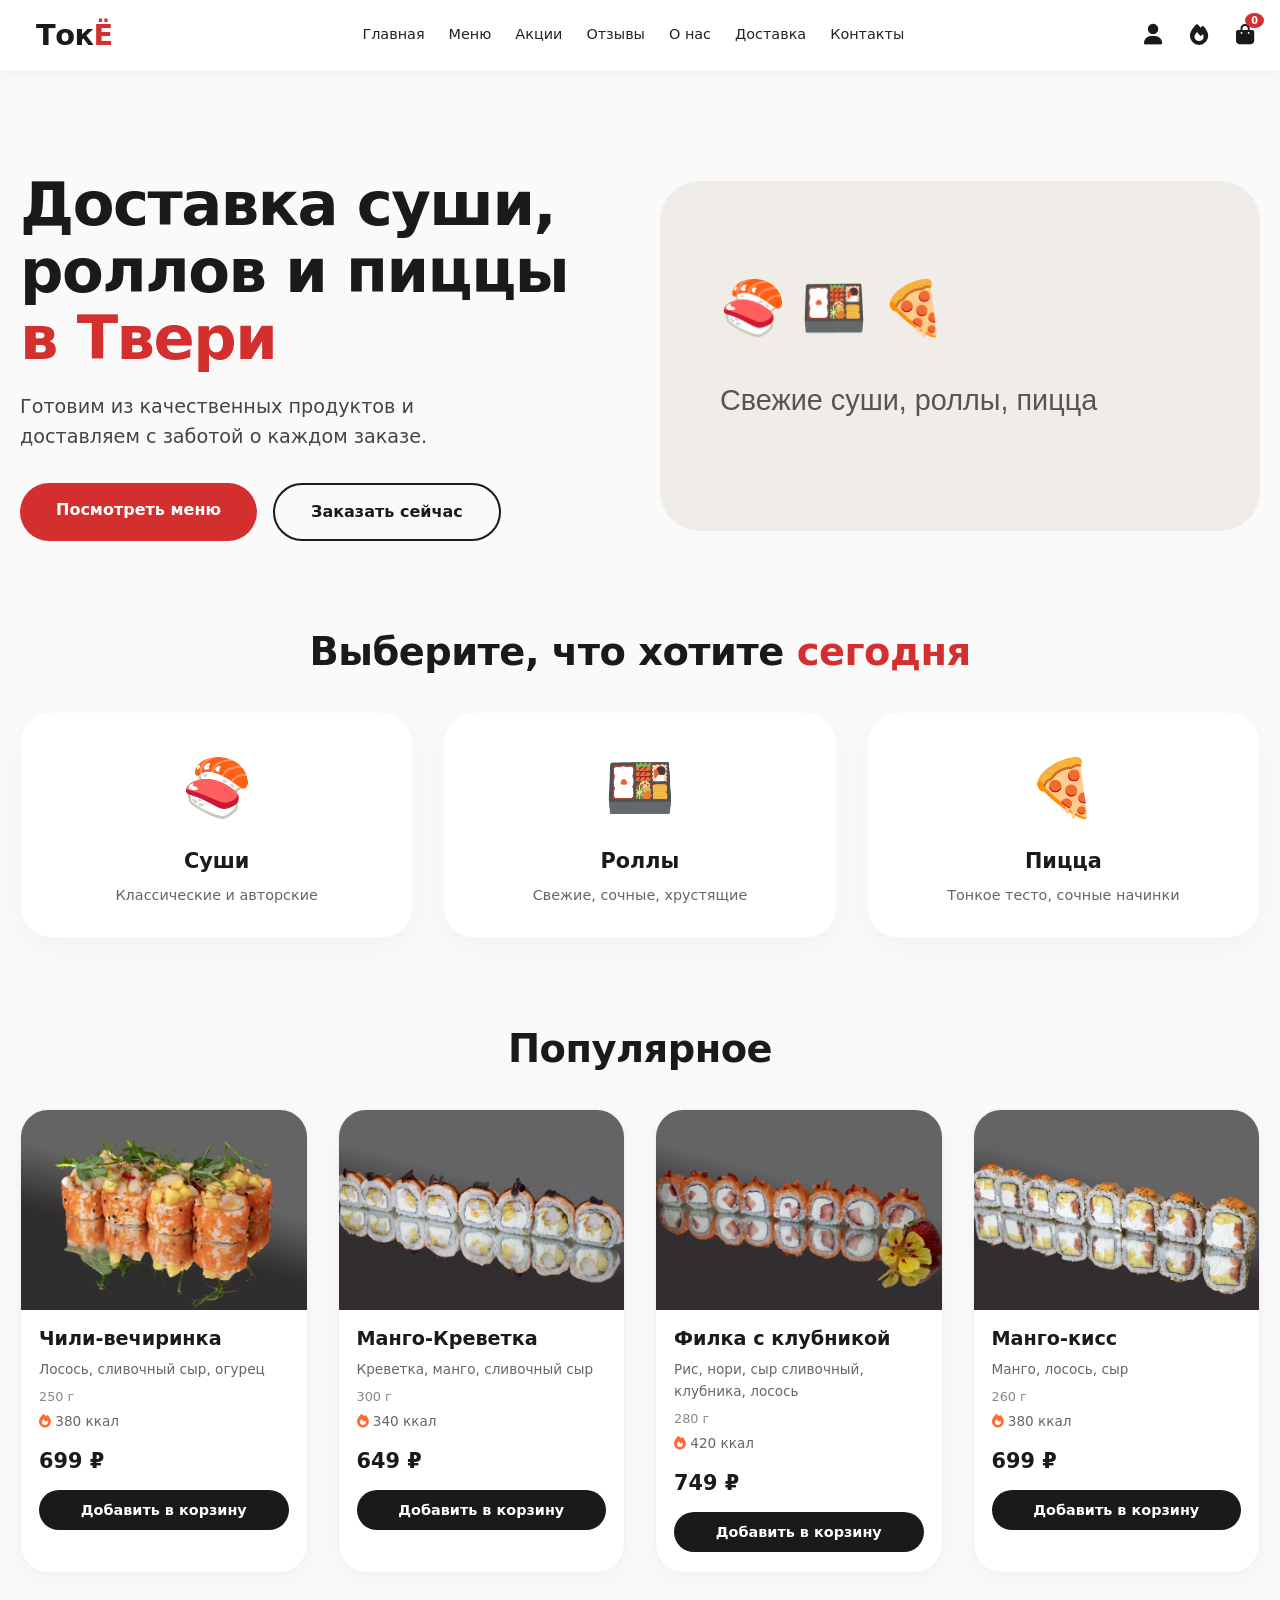
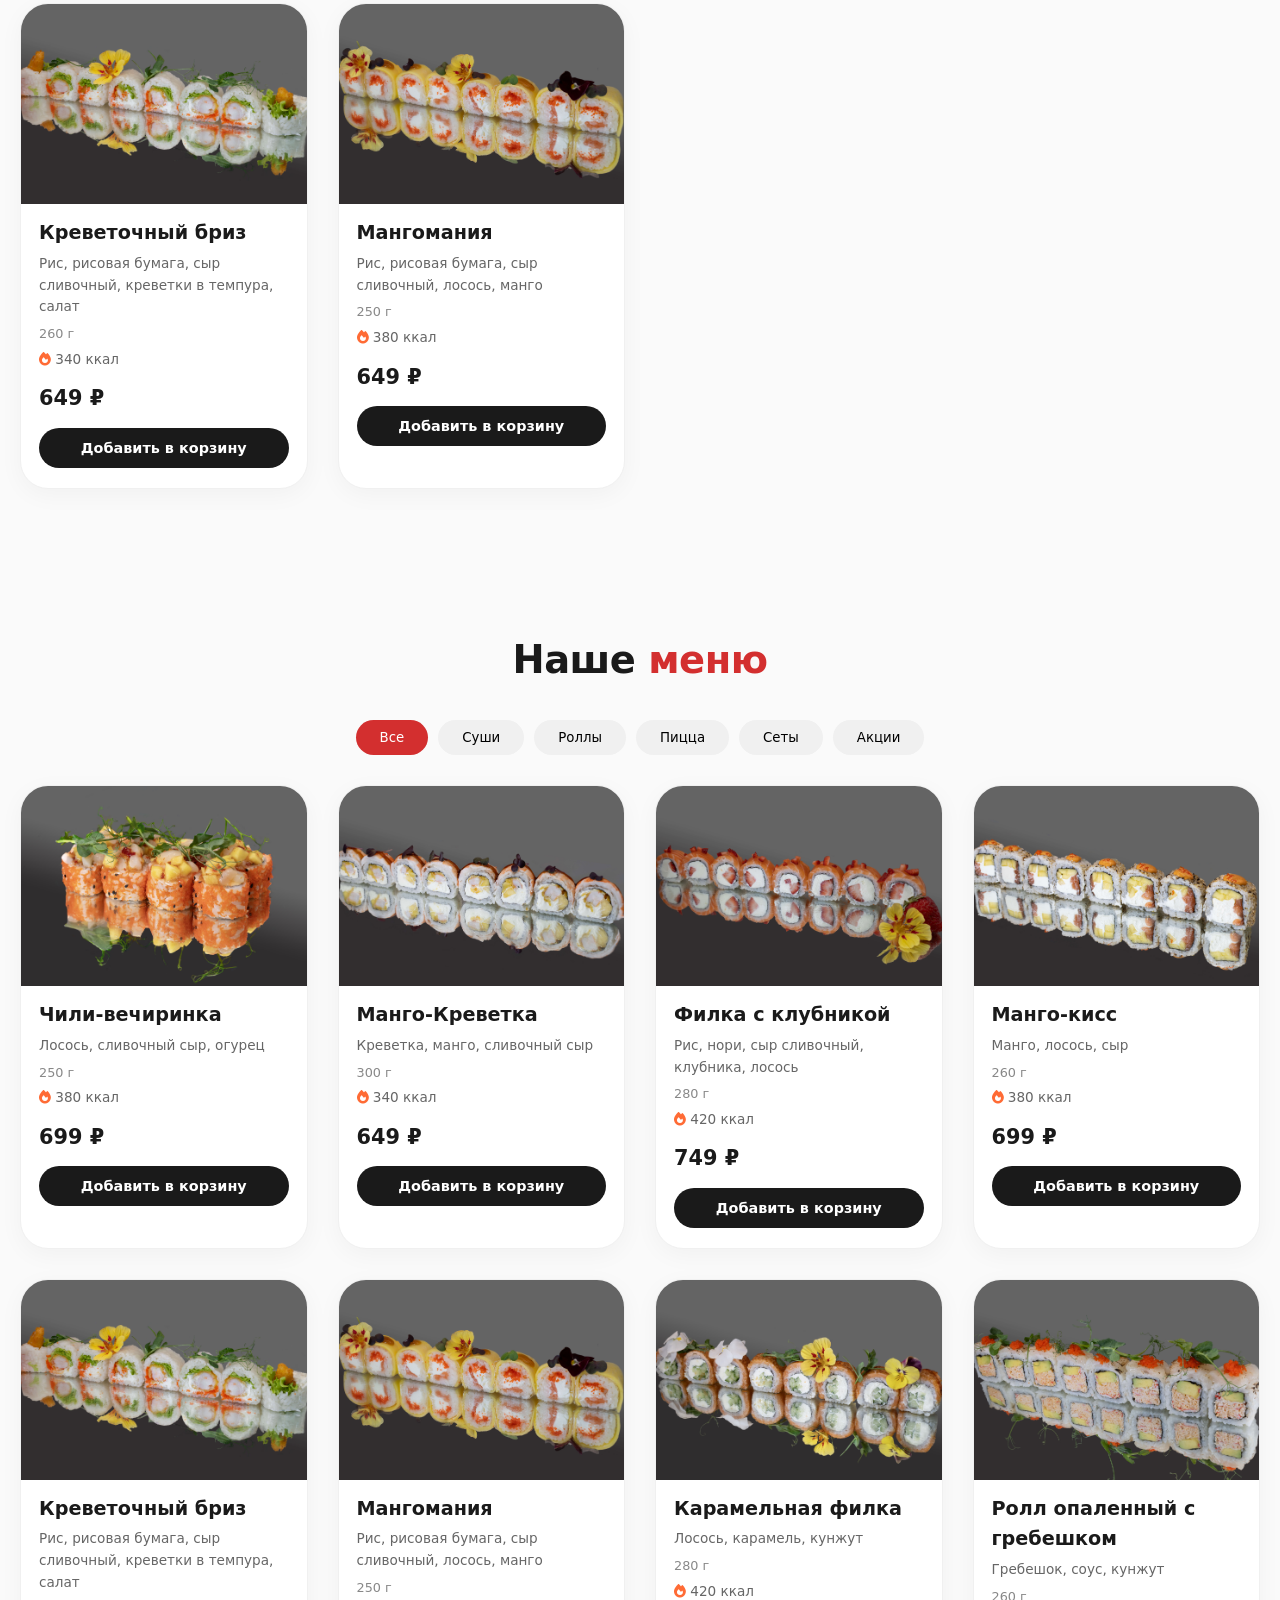
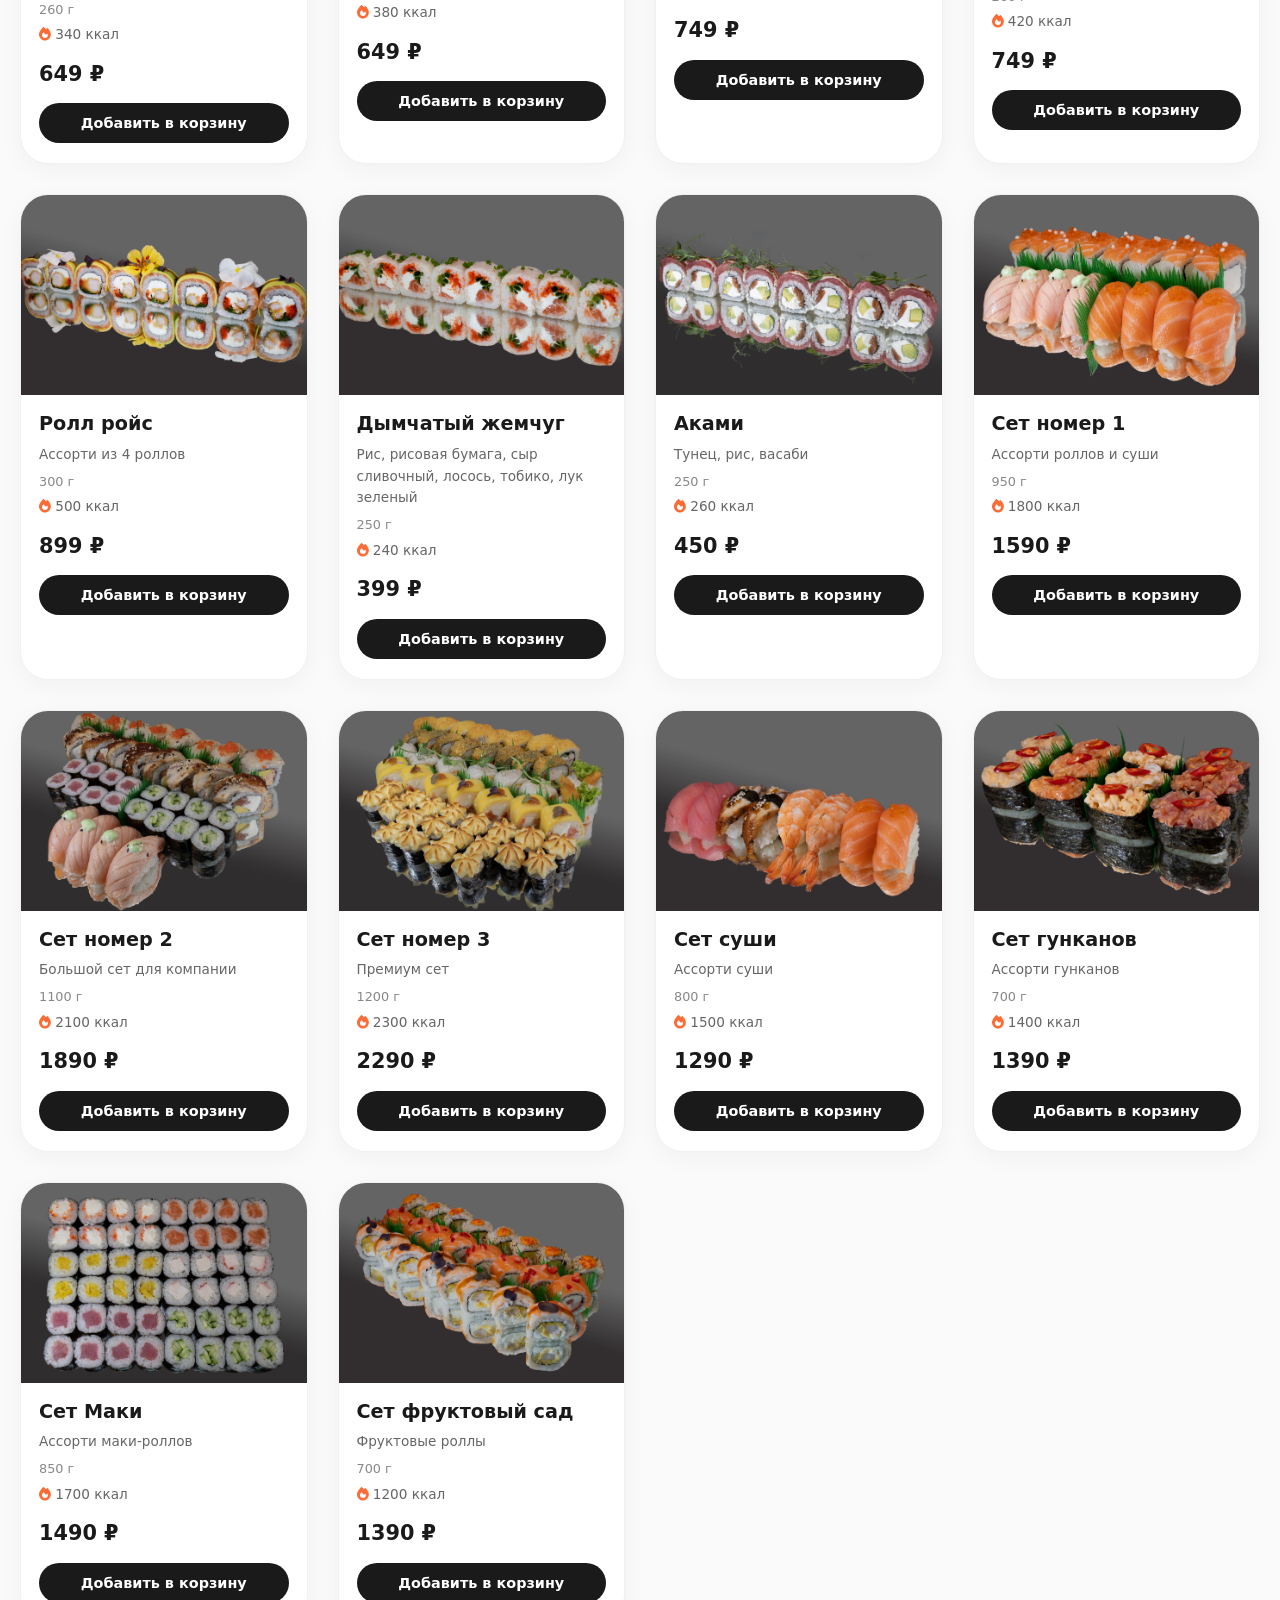
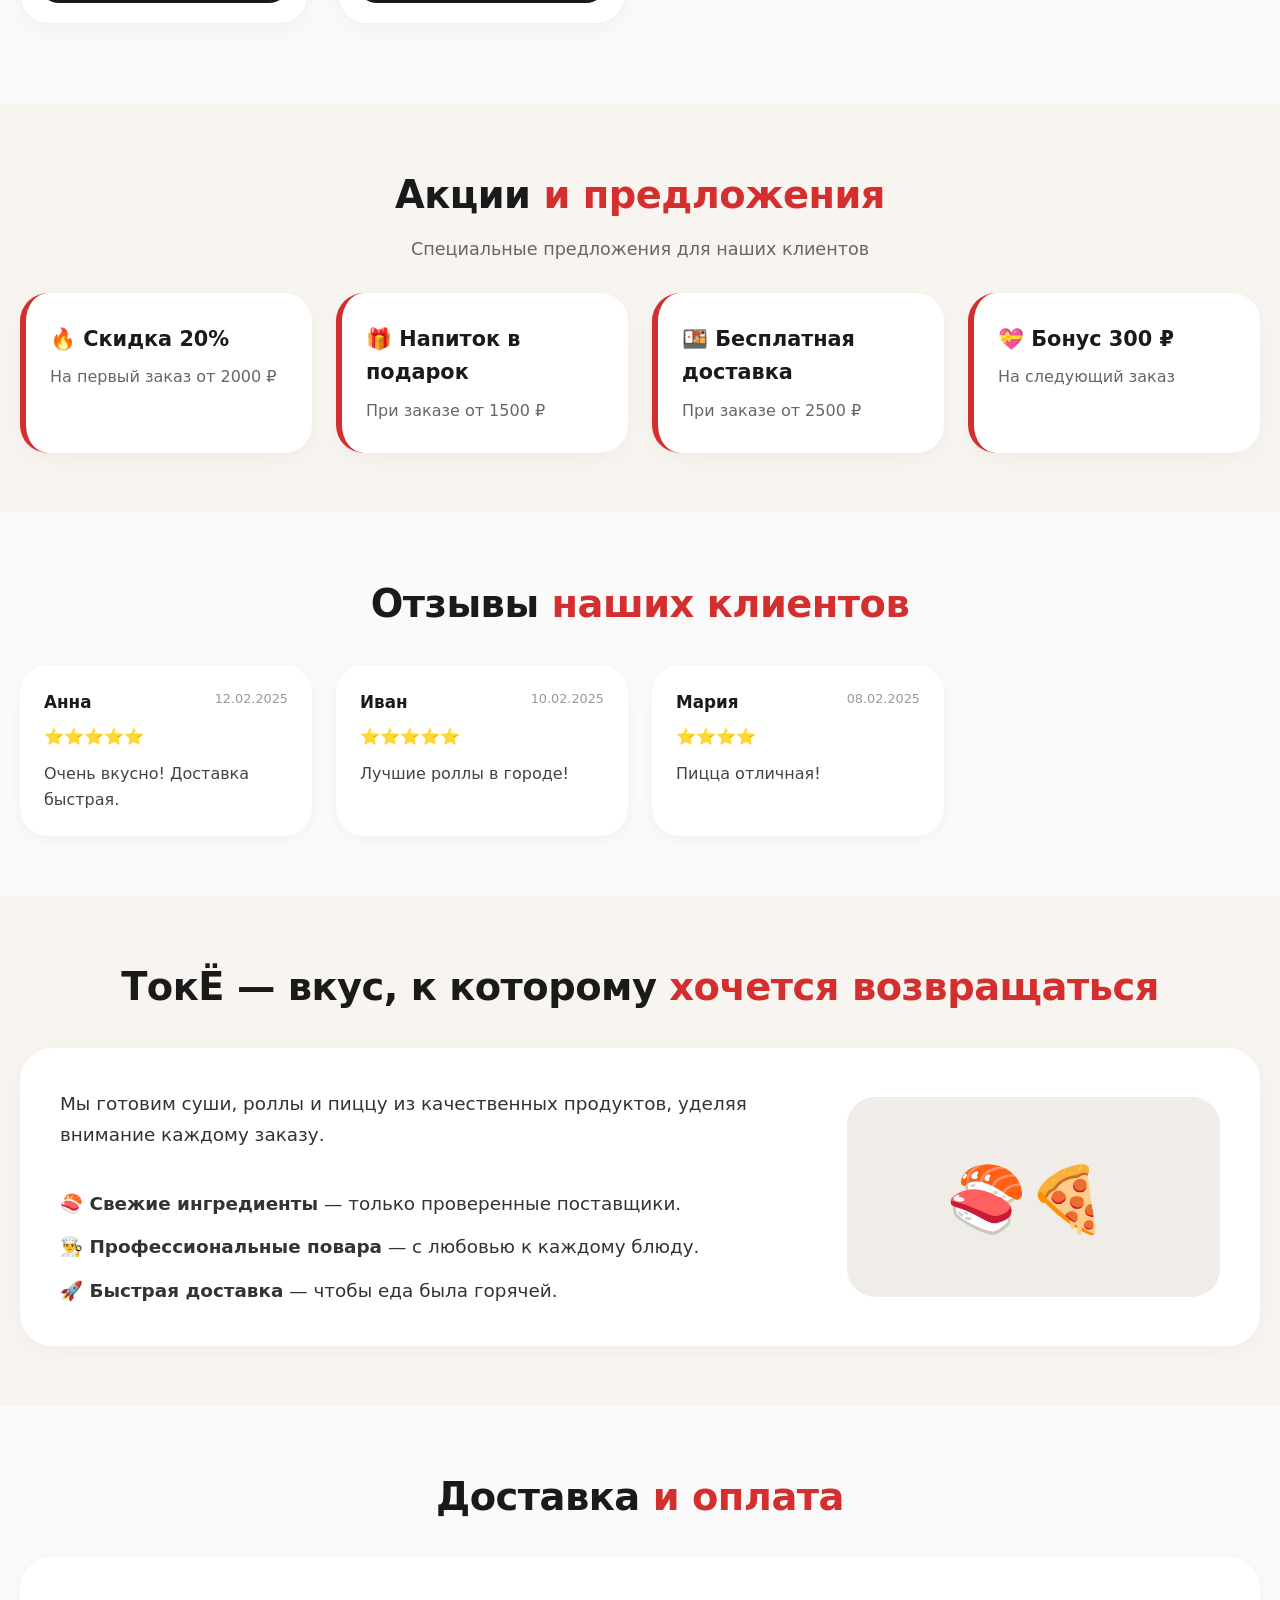
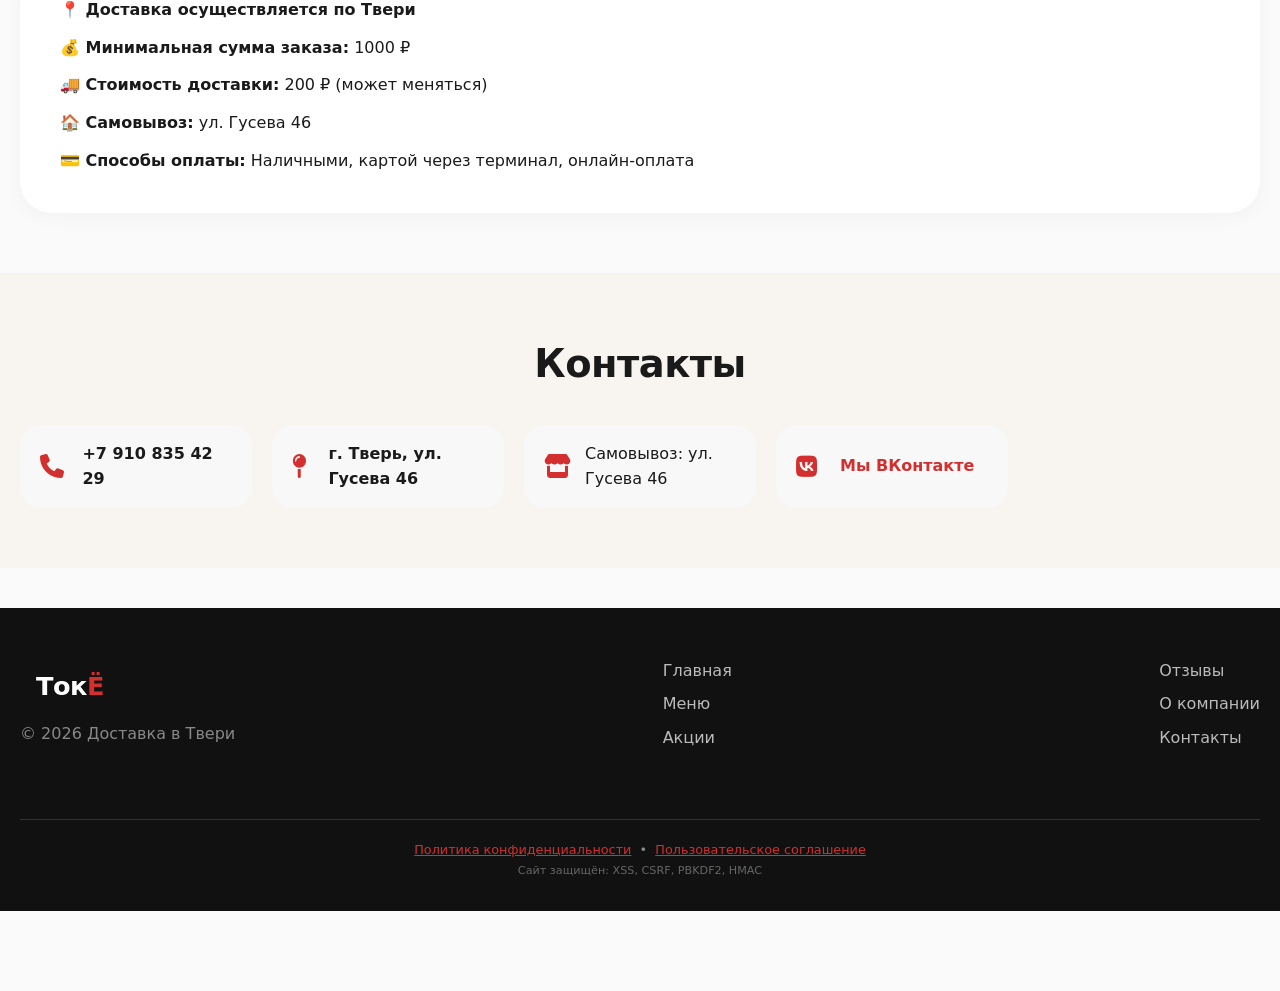
==== commit ef348752: "Update index.html автообновление" ====
--- a/index.html
+++ b/index.html
@@ -11,15 +11,15 @@
     <meta name="author" content="ТокË" />
 
     <!-- ===== PWA ===== -->
-    <link rel="manifest" href="/manifest.json" />
+    <link rel="manifest" href="manifest.json" />
     <meta name="apple-mobile-web-app-capable" content="yes" />
     <meta name="apple-mobile-web-app-status-bar-style" content="black-translucent" />
     <meta name="apple-mobile-web-app-title" content="ТокË" />
     <meta name="theme-color" content="#d32f2f" />
     <meta name="msapplication-TileColor" content="#d32f2f" />
-    <link rel="apple-touch-icon" href="/icons/icon-192x192.png" />
-    <link rel="icon" type="image/png" sizes="192x192" href="/icons/icon-192x192.png" />
-    <link rel="icon" type="image/png" sizes="512x512" href="/icons/icon-512x512.png" />
+    <link rel="apple-touch-icon" href="icon-192x192.png" />
+    <link rel="icon" type="image/png" sizes="192x192" href="icon-192x192.png" />
+    <link rel="icon" type="image/png" sizes="512x512" href="icon-512x512.png" />
 
     <!-- ===== БЕЗОПАСНОСТЬ ===== -->
     <meta http-equiv="X-Content-Type-Options" content="nosniff" />
@@ -28,8 +28,28 @@
     <!-- ===== FONTAWESOME ===== -->
     <link rel="stylesheet" href="https://cdnjs.cloudflare.com/ajax/libs/font-awesome/6.5.0/css/all.min.css" />
 
-    <!-- ===== СТИЛИ ===== -->
-    <link rel="stylesheet" href="styles.css" />
+    <!-- ===== АВТО-ВЕРСИЯ КЕША ===== -->
+    <script>
+        // Автоматическая версия кеша — обновляется каждый день
+        // Клиенты автоматически получают свежую версию
+        (function() {
+            const v = new Date().toISOString().slice(0, 10).replace(/-/g, '');
+            window.ASSET_VERSION = v;
+            
+            // Загружаем CSS с версией
+            const css = document.createElement('link');
+            css.rel = 'stylesheet';
+            css.href = 'styles.css?v=' + v;
+            document.head.appendChild(css);
+            
+            // Загружаем JS с версией (после загрузки DOM)
+            document.addEventListener('DOMContentLoaded', function() {
+                const js = document.createElement('script');
+                js.src = 'script.js?v=' + v;
+                document.body.appendChild(js);
+            });
+        })();
+    </script>
 </head>
 <body>
 
@@ -189,7 +209,7 @@
                         <p><strong>📍 Доставка осуществляется по Твери</strong></p>
                         <p><strong>💰 Минимальная сумма заказа:</strong> 1000 ₽</p>
                         <p><strong>🚚 Стоимость доставки:</strong> 200 ₽ (может меняться)</p>
-                        <p><strong>🏠 Самовывоз:</strong> Адрес самовывоза уточняется</p>
+                        <p><strong>🏠 Самовывоз:</strong> ул. Гусева 46</p>
                         <p><strong>💳 Способы оплаты:</strong> Наличными, картой через терминал, онлайн-оплата</p>
                     </div>
                 </div>
@@ -201,9 +221,9 @@
             <div class="container">
                 <h2 class="section-title">Контакты</h2>
                 <div class="contacts-grid" id="contactsGrid">
-                    <div class="contact-item"><i class="fas fa-phone"></i> <span><strong id="contactPhone">+7 (999) 123-45-67</strong></span></div>
-                    <div class="contact-item"><i class="fas fa-map-pin"></i> <span><strong id="contactAddress">г. Тверь, ул. Примерная, д. 1</strong></span></div>
-                    <div class="contact-item"><i class="fas fa-store"></i> <span id="contactPickup">Самовывоз: адрес уточняется</span></div>
+                    <div class="contact-item"><i class="fas fa-phone"></i> <span><strong id="contactPhone">+7 910 835 42 29</strong></span></div>
+                    <div class="contact-item"><i class="fas fa-map-pin"></i> <span><strong id="contactAddress">г. Тверь, ул. Гусева 46</strong></span></div>
+                    <div class="contact-item"><i class="fas fa-store"></i> <span id="contactPickup">Самовывоз: ул. Гусева 46</span></div>
                     <div class="contact-item"><i class="fab fa-vk"></i> <span><a href="#" onclick="alert('🔗 Ссылка на VK (заглушка)')" style="color:#d32f2f;font-weight:600;">Мы ВКонтакте</a></span></div>
                 </div>
             </div>
@@ -266,7 +286,7 @@
         </div>
     </div>
 
-    <!-- ===== ORDER MODAL (С АДРЕСОМ И СОГЛАСИЕМ) ===== -->
+    <!-- ===== ORDER MODAL ===== -->
     <div class="modal" id="orderModal">
         <div class="modal-content">
             <button class="modal-close" id="orderModalClose">✕</button>
@@ -292,7 +312,7 @@
                     </select>
                 </div>
 
-                <!-- АДРЕС ДОСТАВКИ (ОБЯЗАТЕЛЬНЫЕ ПОЛЯ) -->
+                <!-- АДРЕС ДОСТАВКИ -->
                 <div class="delivery-fields" id="deliveryFields">
                     <div class="address-title">
                         <i class="fas fa-map-marker-alt"></i>
@@ -422,8 +442,8 @@
                 </div>
             </div>
             <div class="form-group">
-                <label>URL фото</label>
-                <input type="url" id="adminProductImage" placeholder="https://..." maxlength="500" />
+                <label>URL фото (без images/)</label>
+                <input type="text" id="adminProductImage" placeholder="chili-party.jpg" maxlength="500" />
             </div>
             <button class="btn btn-primary" id="adminAddProductBtn">➕ Добавить товар</button>
             <div class="item-list" id="adminProductList"></div>
@@ -471,15 +491,15 @@
         <div class="admin-section" id="tab-settings">
             <div class="form-group">
                 <label>Телефон</label>
-                <input type="tel" id="adminPhone" placeholder="+7 (999) 123-45-67" maxlength="20" />
+                <input type="tel" id="adminPhone" placeholder="+7 910 835 42 29" maxlength="20" />
             </div>
             <div class="form-group">
                 <label>Адрес</label>
-                <input type="text" id="adminAddress" placeholder="г. Тверь, ул. Примерная, д. 1" maxlength="100" />
+                <input type="text" id="adminAddress" placeholder="г. Тверь, ул. Гусева 46" maxlength="100" />
             </div>
             <div class="form-group">
                 <label>Самовывоз</label>
-                <input type="text" id="adminPickup" placeholder="Самовывоз: адрес уточняется" maxlength="100" />
+                <input type="text" id="adminPickup" placeholder="Самовывоз: ул. Гусева 46" maxlength="100" />
             </div>
             <div class="form-group">
                 <label>Минимальная сумма (₽)</label>
@@ -585,8 +605,5 @@
         </div>
     </footer>
 
-    <!-- ===== СКРИПТЫ ===== -->
-    <script src="script.js"></script>
-
 </body>
-</html>+</html>
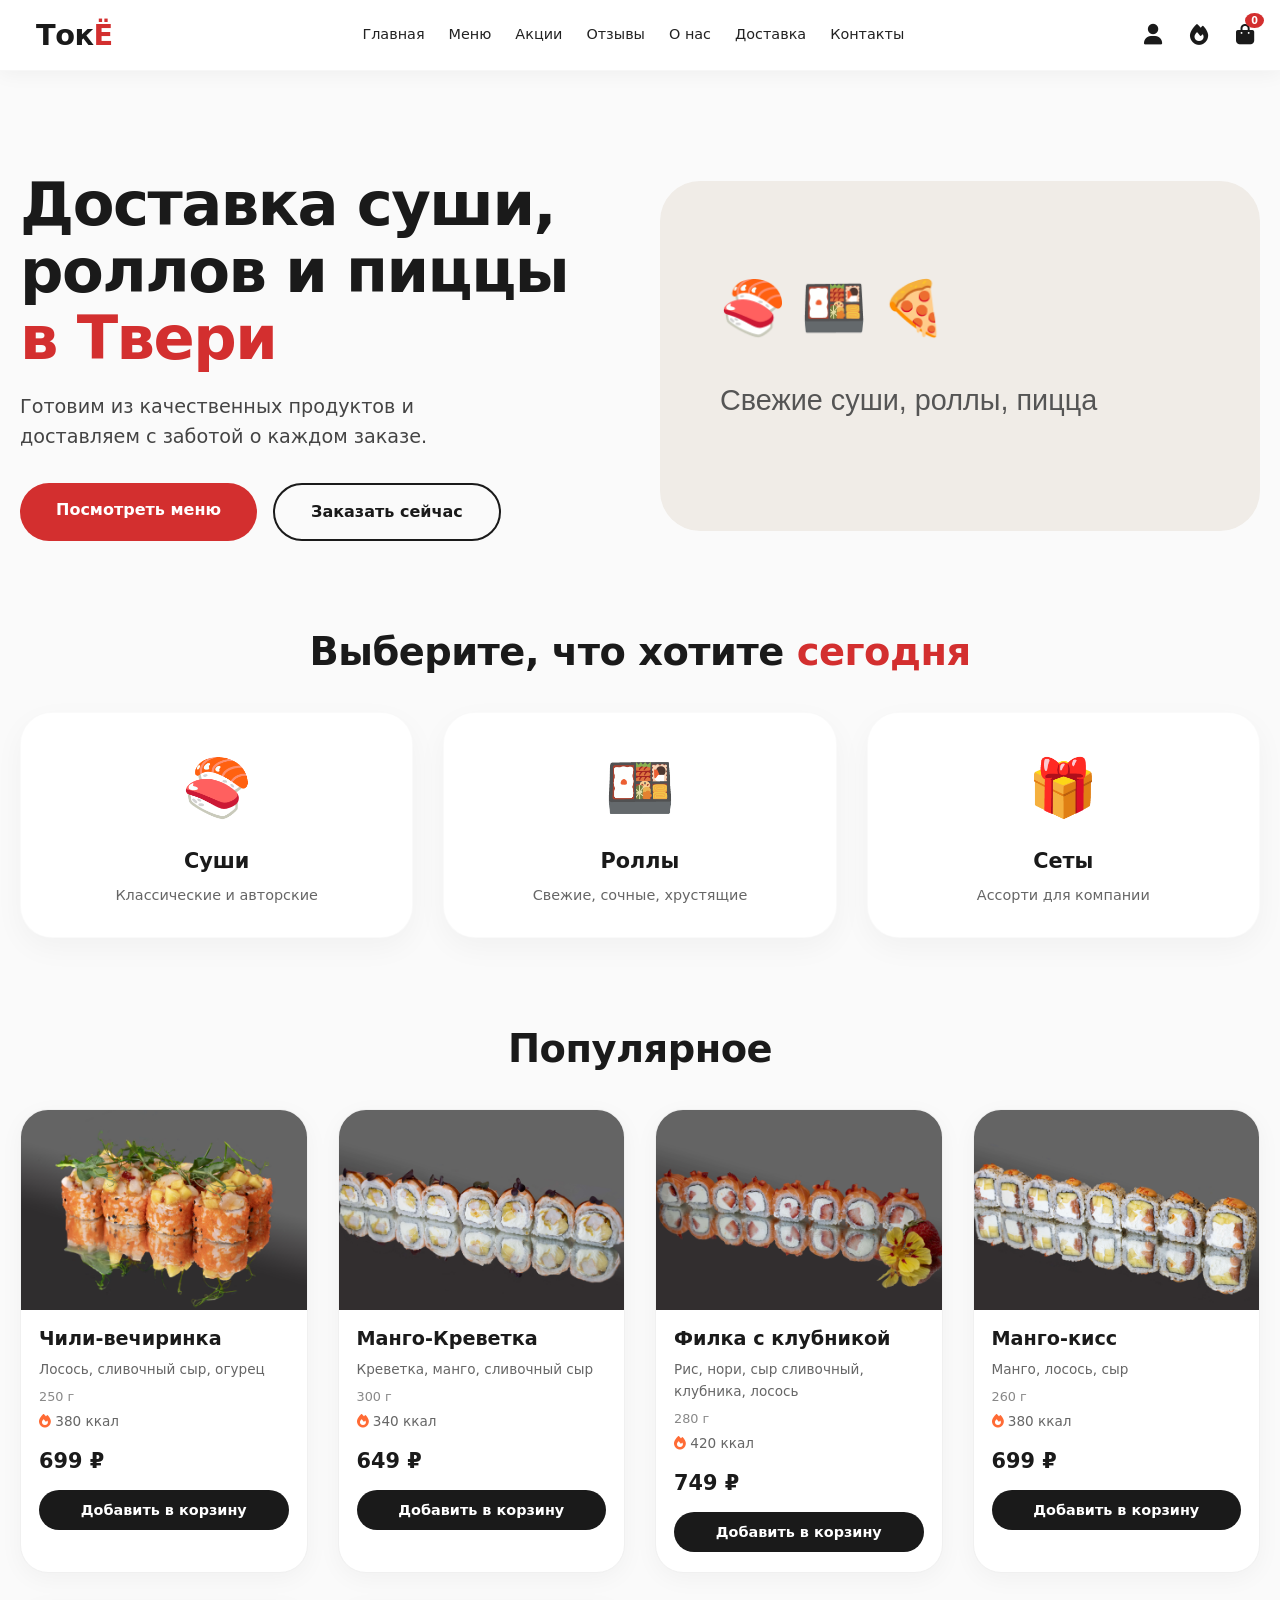
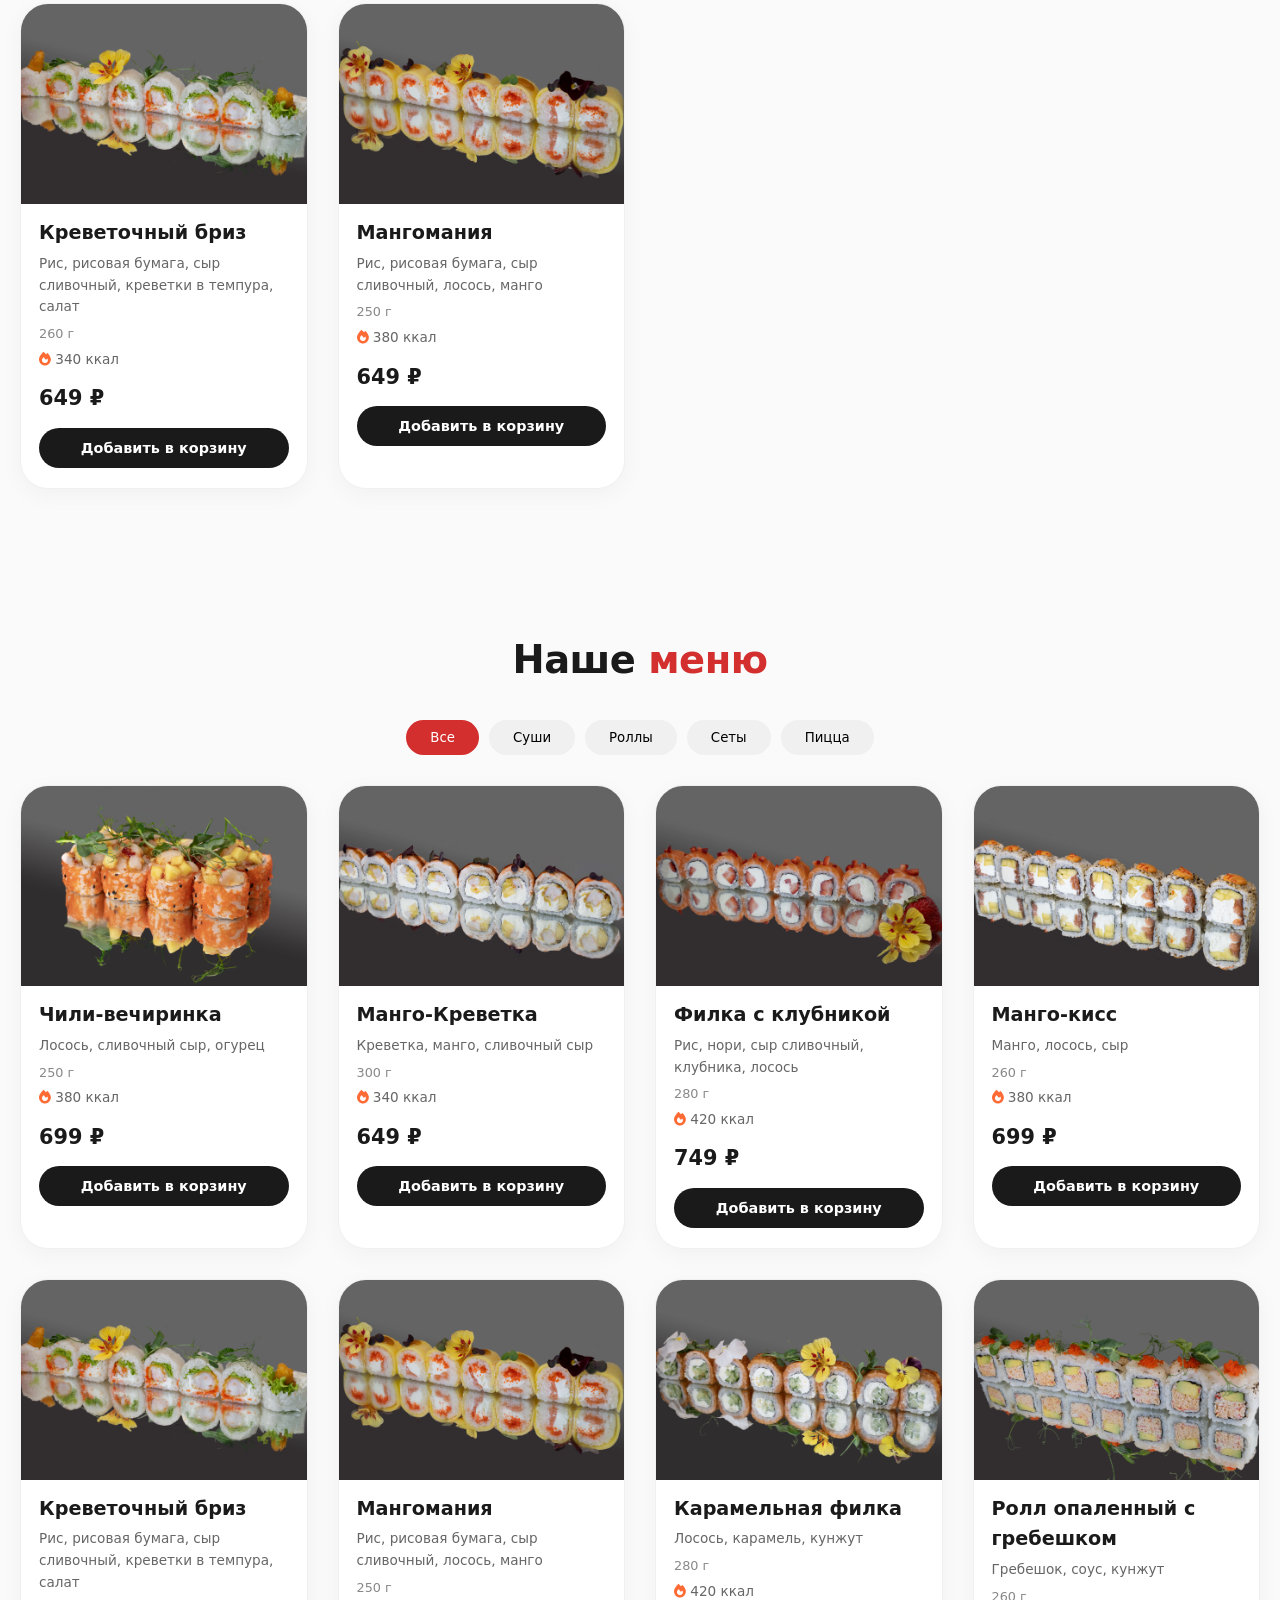
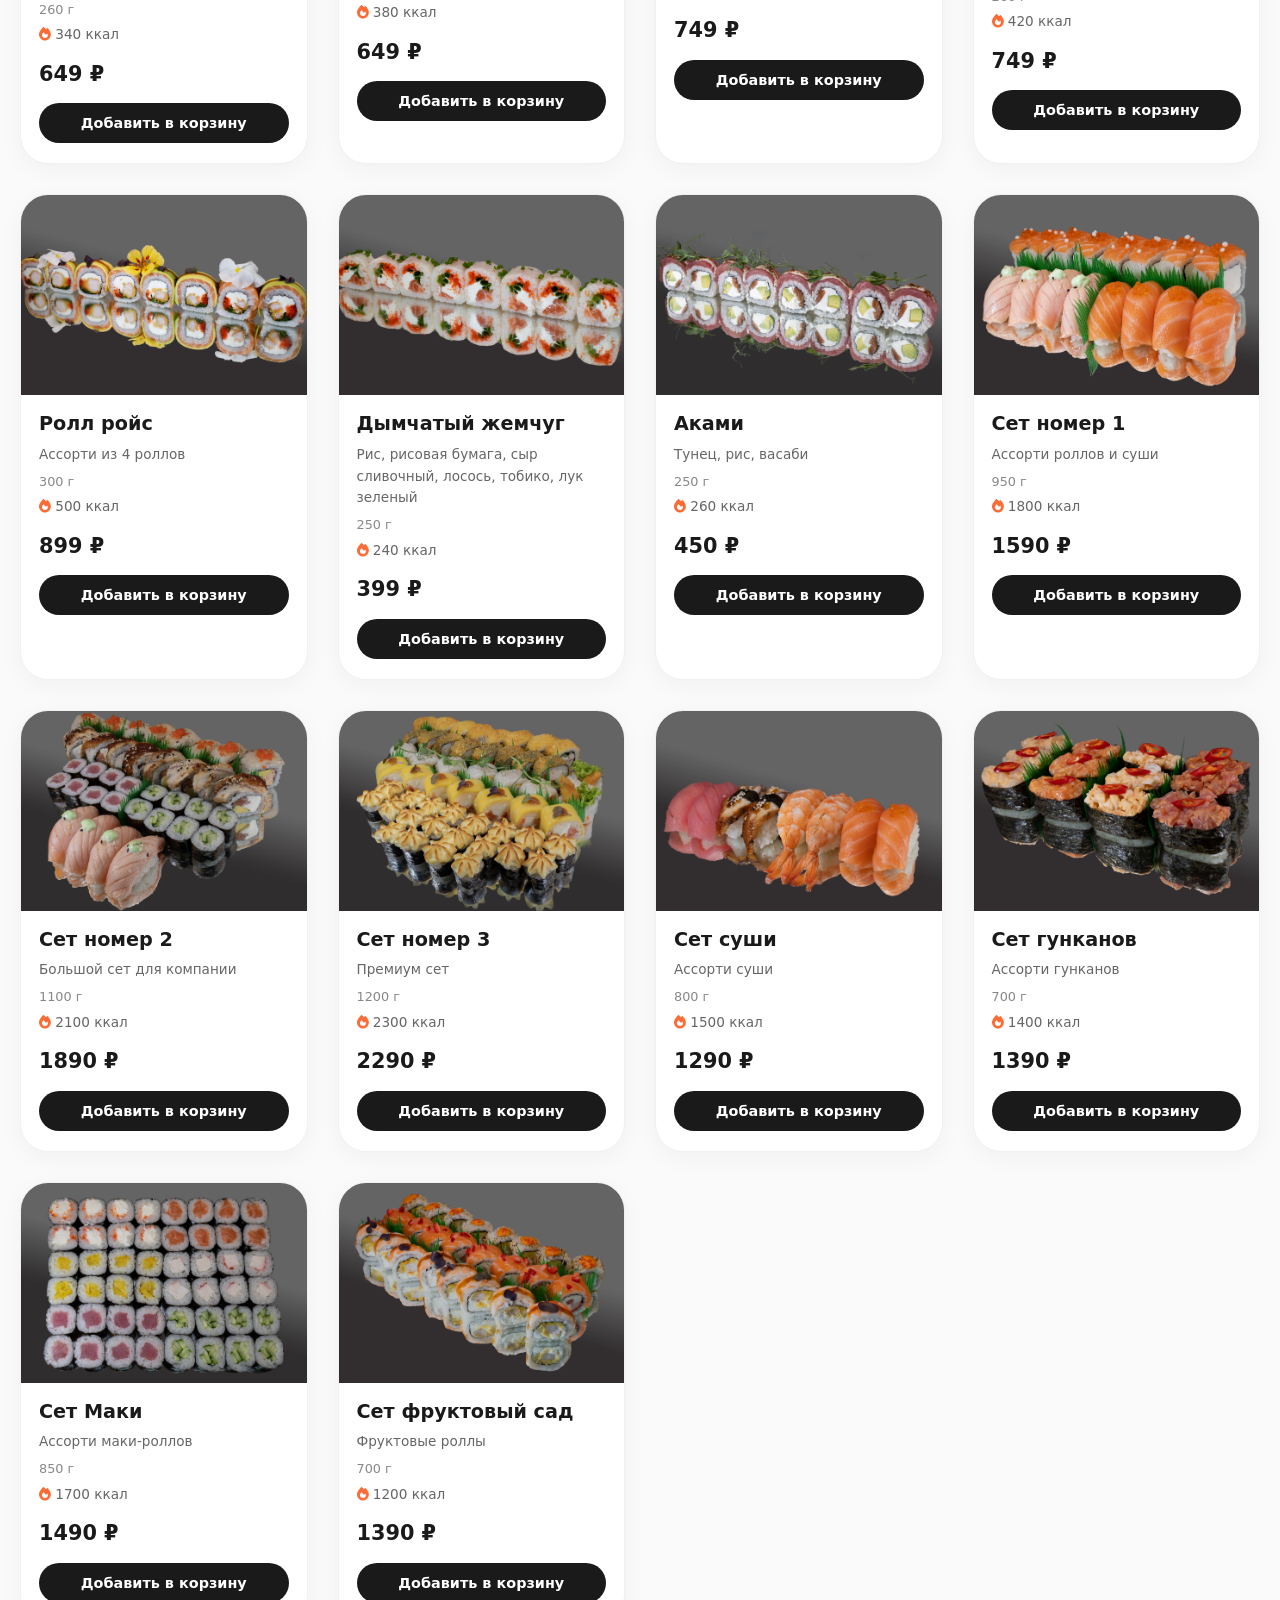
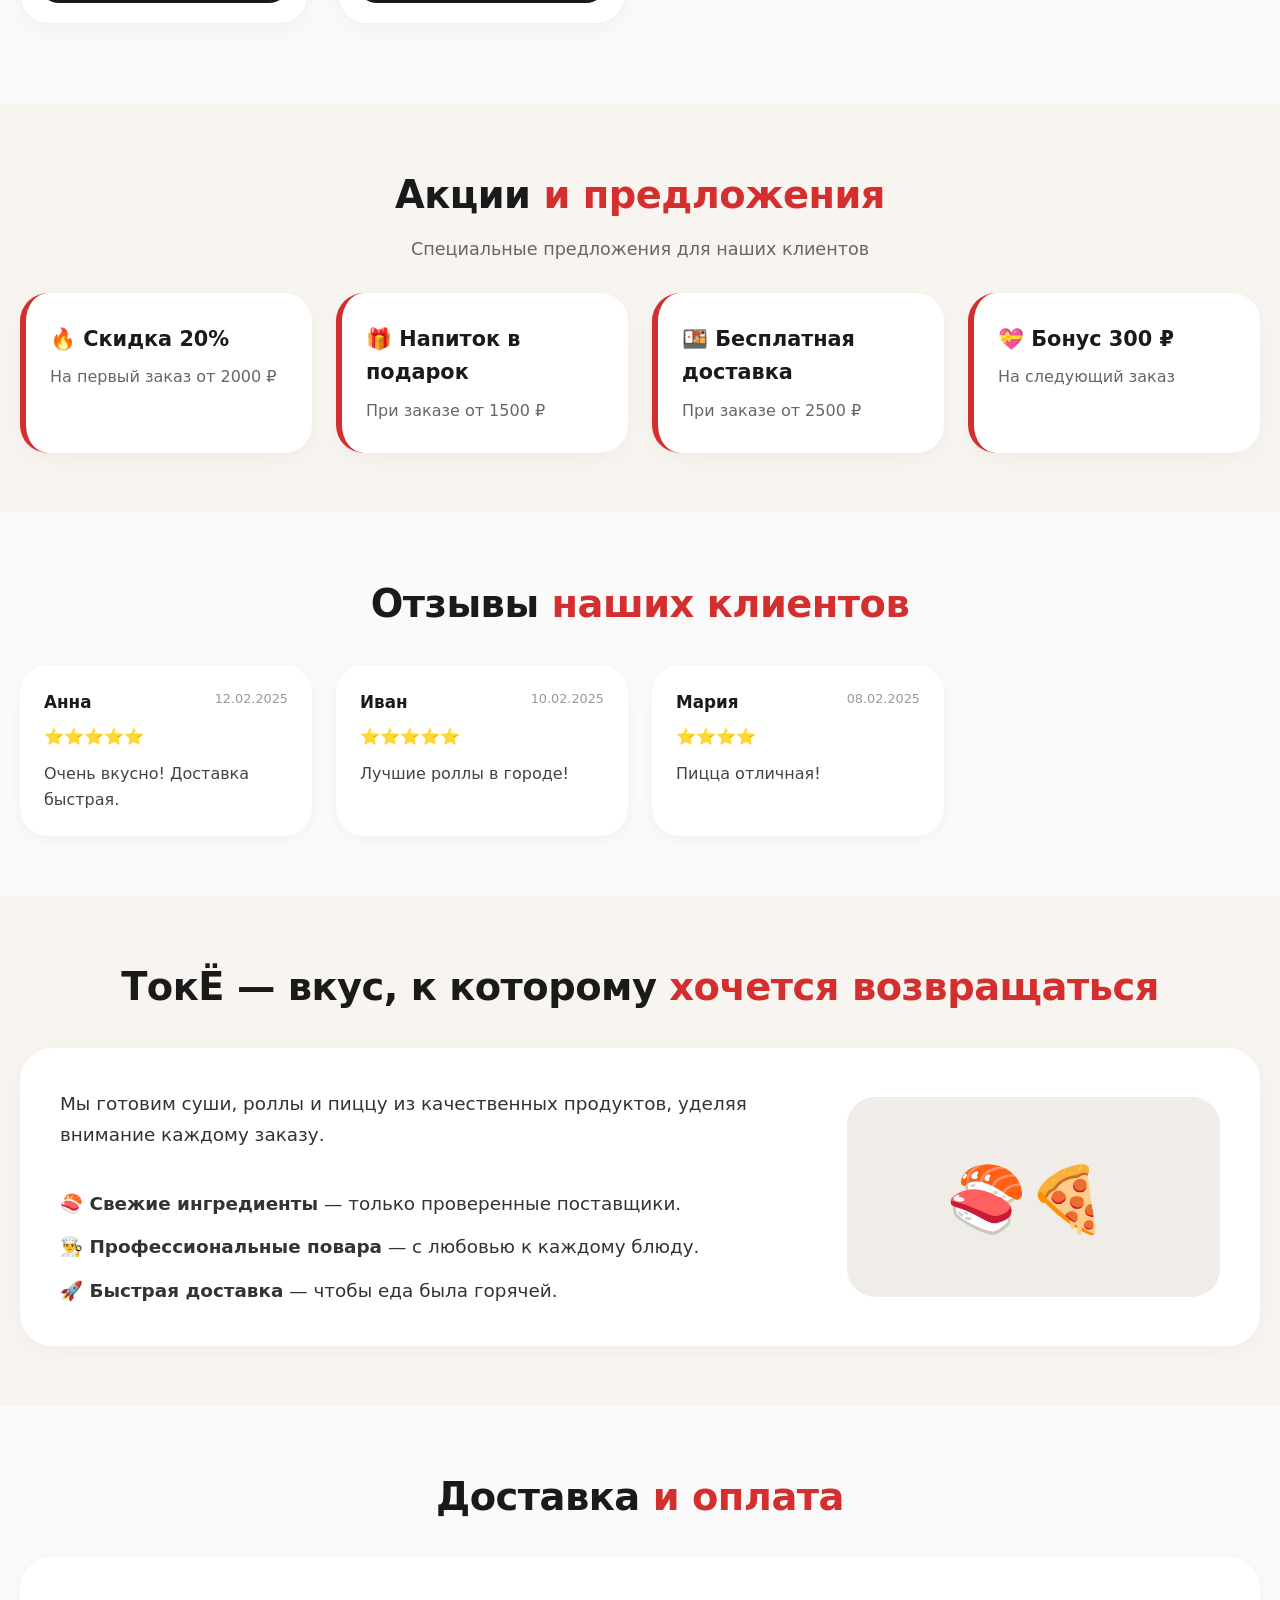
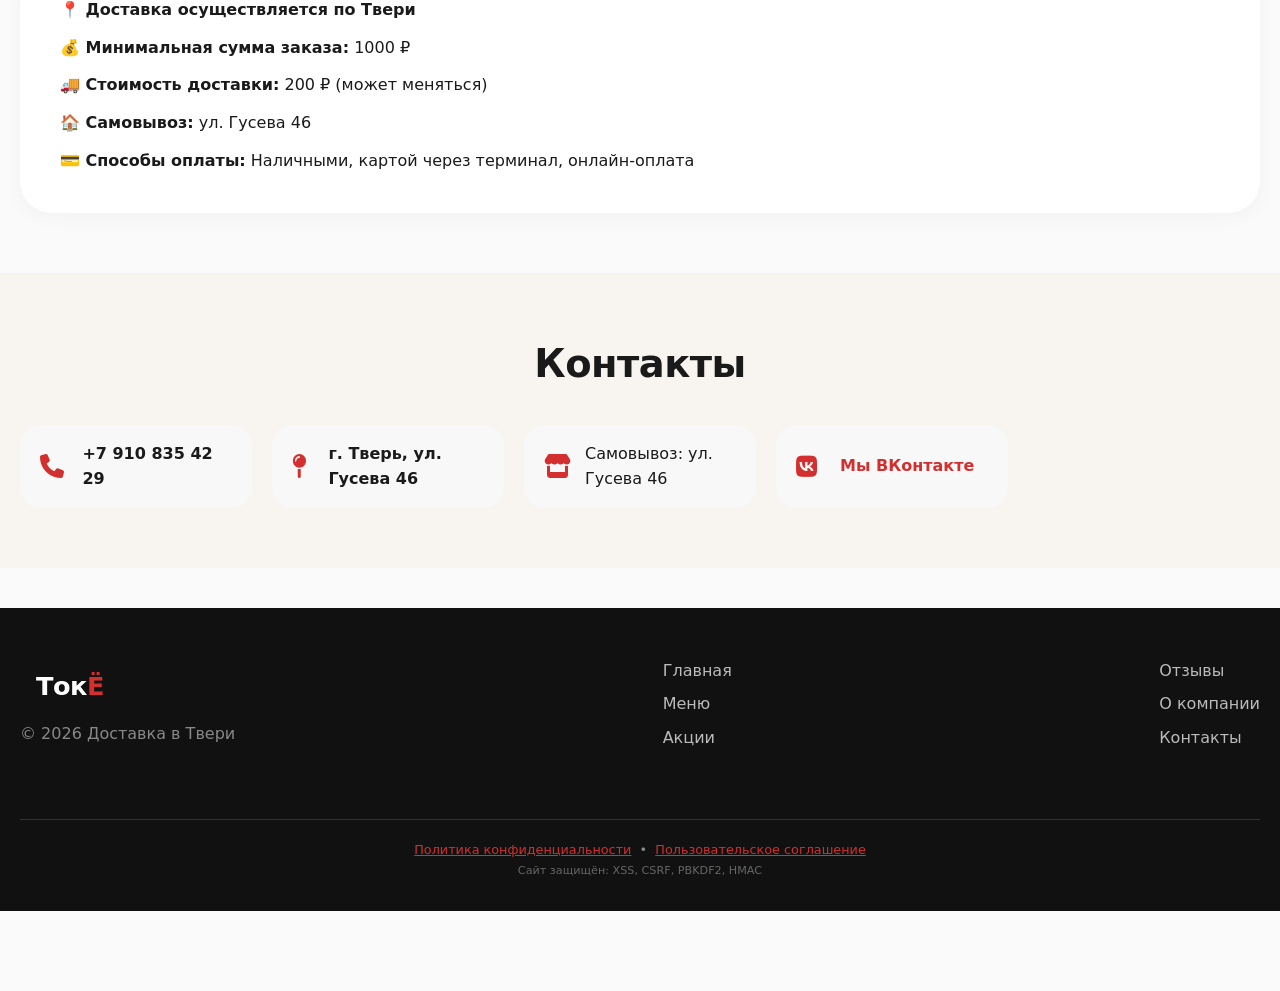
==== commit eeaddd61: "Update index.html" ====
--- a/index.html
+++ b/index.html
@@ -19,7 +19,6 @@
     <meta name="msapplication-TileColor" content="#d32f2f" />
     <link rel="apple-touch-icon" href="icon-192x192.png" />
     <link rel="icon" type="image/png" sizes="192x192" href="icon-192x192.png" />
-    <link rel="icon" type="image/png" sizes="512x512" href="icon-512x512.png" />
 
     <!-- ===== БЕЗОПАСНОСТЬ ===== -->
     <meta http-equiv="X-Content-Type-Options" content="nosniff" />
@@ -30,19 +29,15 @@
 
     <!-- ===== АВТО-ВЕРСИЯ КЕША ===== -->
     <script>
-        // Автоматическая версия кеша — обновляется каждый день
-        // Клиенты автоматически получают свежую версию
         (function() {
             const v = new Date().toISOString().slice(0, 10).replace(/-/g, '');
             window.ASSET_VERSION = v;
-            
-            // Загружаем CSS с версией
+
             const css = document.createElement('link');
             css.rel = 'stylesheet';
             css.href = 'styles.css?v=' + v;
             document.head.appendChild(css);
-            
-            // Загружаем JS с версией (после загрузки DOM)
+
             document.addEventListener('DOMContentLoaded', function() {
                 const js = document.createElement('script');
                 js.src = 'script.js?v=' + v;
@@ -127,10 +122,10 @@
                         <h3>Роллы</h3>
                         <p>Свежие, сочные, хрустящие</p>
                     </div>
-                    <div class="category-card" onclick="filterMenu('pizza')">
-                        <div class="emoji">🍕</div>
-                        <h3>Пицца</h3>
-                        <p>Тонкое тесто, сочные начинки</p>
+                    <div class="category-card" onclick="filterMenu('sets')">
+                        <div class="emoji">🎁</div>
+                        <h3>Сеты</h3>
+                        <p>Ассорти для компании</p>
                     </div>
                 </div>
             </div>
@@ -152,9 +147,8 @@
                     <button class="filter-btn active" data-filter="all">Все</button>
                     <button class="filter-btn" data-filter="sushi">Суши</button>
                     <button class="filter-btn" data-filter="rolls">Роллы</button>
+                    <button class="filter-btn" data-filter="sets">Сеты</button>
                     <button class="filter-btn" data-filter="pizza">Пицца</button>
-                    <button class="filter-btn" data-filter="sets">Сеты</button>
-                    <button class="filter-btn" data-filter="promo">Акции</button>
                 </div>
                 <div class="products-grid" id="menuGrid"></div>
             </div>
@@ -237,6 +231,49 @@
             </div>
         </section>
     </main>
+
+    <!-- ===== PRODUCT DETAIL MODAL ===== -->
+    <div class="modal" id="productModal">
+        <div class="modal-content product-detail-modal">
+            <button class="modal-close" id="productModalClose">✕</button>
+
+            <div class="product-detail">
+                <div class="product-detail-image">
+                    <img id="productDetailImage" src="" alt="" />
+                </div>
+
+                <div class="product-detail-info">
+                    <h2 id="productDetailName">Название</h2>
+
+                    <div class="product-detail-meta">
+                        <span class="meta-item"><i class="fas fa-weight-hanging"></i> <span id="productDetailWeight">0 г</span></span>
+                        <span class="meta-item"><i class="fas fa-fire" style="color:#ff6b35;"></i> <span id="productDetailCalories">0 ккал</span></span>
+                    </div>
+
+                    <div class="product-detail-section">
+                        <h3>📝 Состав</h3>
+                        <p id="productDetailDesc">Описание</p>
+                    </div>
+
+                    <div class="product-detail-section">
+                        <h3>💰 Цена</h3>
+                        <div class="product-detail-price" id="productDetailPrice">0 ₽</div>
+                    </div>
+
+                    <div class="product-detail-actions">
+                        <div class="qty-selector">
+                            <button class="qty-btn" id="qtyMinus">−</button>
+                            <span class="qty-value" id="qtyValue">1</span>
+                            <button class="qty-btn" id="qtyPlus">+</button>
+                        </div>
+                        <button class="btn btn-primary add-to-cart-detail" id="addToCartDetailBtn">
+                            🛒 В корзину
+                        </button>
+                    </div>
+                </div>
+            </div>
+        </div>
+    </div>
 
     <!-- ===== CART MODAL ===== -->
     <div class="modal" id="cartModal">
@@ -293,7 +330,6 @@
             <h2><i class="fas fa-clipboard-list" style="color:#d32f2f;"></i> Оформление заказа</h2>
             <form id="orderForm" autocomplete="on" novalidate>
 
-                <!-- КОНТАКТЫ -->
                 <div class="form-group">
                     <label>Имя <span class="required">*</span></label>
                     <input type="text" id="orderName" placeholder="Ваше имя" required minlength="2" maxlength="50" autocomplete="name" />
@@ -303,7 +339,6 @@
                     <input type="tel" id="orderPhone" placeholder="+7 999 123-45-67" required autocomplete="tel" />
                 </div>
 
-                <!-- СПОСОБ ПОЛУЧЕНИЯ -->
                 <div class="form-group">
                     <label>Способ получения</label>
                     <select id="orderDeliveryType">
@@ -312,7 +347,6 @@
                     </select>
                 </div>
 
-                <!-- АДРЕС ДОСТАВКИ -->
                 <div class="delivery-fields" id="deliveryFields">
                     <div class="address-title">
                         <i class="fas fa-map-marker-alt"></i>
@@ -350,7 +384,6 @@
                     </div>
                 </div>
 
-                <!-- ОПЛАТА -->
                 <div class="form-group">
                     <label>Способ оплаты</label>
                     <select id="orderPayment">
@@ -360,7 +393,6 @@
                     </select>
                 </div>
 
-                <!-- СОГЛАСИЕ -->
                 <div class="privacy-consent">
                     <input type="checkbox" id="privacyConsent" required />
                     <label for="privacyConsent">
@@ -405,7 +437,6 @@
             <button data-tab="security">Безопасность</button>
         </div>
 
-        <!-- Товары -->
         <div class="admin-section active" id="tab-products">
             <div class="form-group">
                 <label>Название (2-50)</label>
@@ -442,14 +473,13 @@
                 </div>
             </div>
             <div class="form-group">
-                <label>URL фото (без images/)</label>
-                <input type="text" id="adminProductImage" placeholder="chili-party.jpg" maxlength="500" />
+                <label>URL фото</label>
+                <input type="text" id="adminProductImage" placeholder="images/chili-party.jpg" maxlength="500" />
             </div>
             <button class="btn btn-primary" id="adminAddProductBtn">➕ Добавить товар</button>
             <div class="item-list" id="adminProductList"></div>
         </div>
 
-        <!-- Акции -->
         <div class="admin-section" id="tab-promo">
             <div class="form-group">
                 <label>Название акции (3-50)</label>
@@ -463,7 +493,6 @@
             <div class="item-list" id="adminPromoList"></div>
         </div>
 
-        <!-- Отзывы -->
         <div class="admin-section" id="tab-reviews">
             <div class="form-group">
                 <label>Имя (2-50)</label>
@@ -487,7 +516,6 @@
             <div class="item-list" id="adminReviewList"></div>
         </div>
 
-        <!-- Настройки -->
         <div class="admin-section" id="tab-settings">
             <div class="form-group">
                 <label>Телефон</label>
@@ -511,7 +539,6 @@
             </div>
         </div>
 
-        <!-- Безопасность -->
         <div class="admin-section" id="tab-security">
             <div class="security-info">
                 🔒 <strong>Текущая защита:</strong><br>
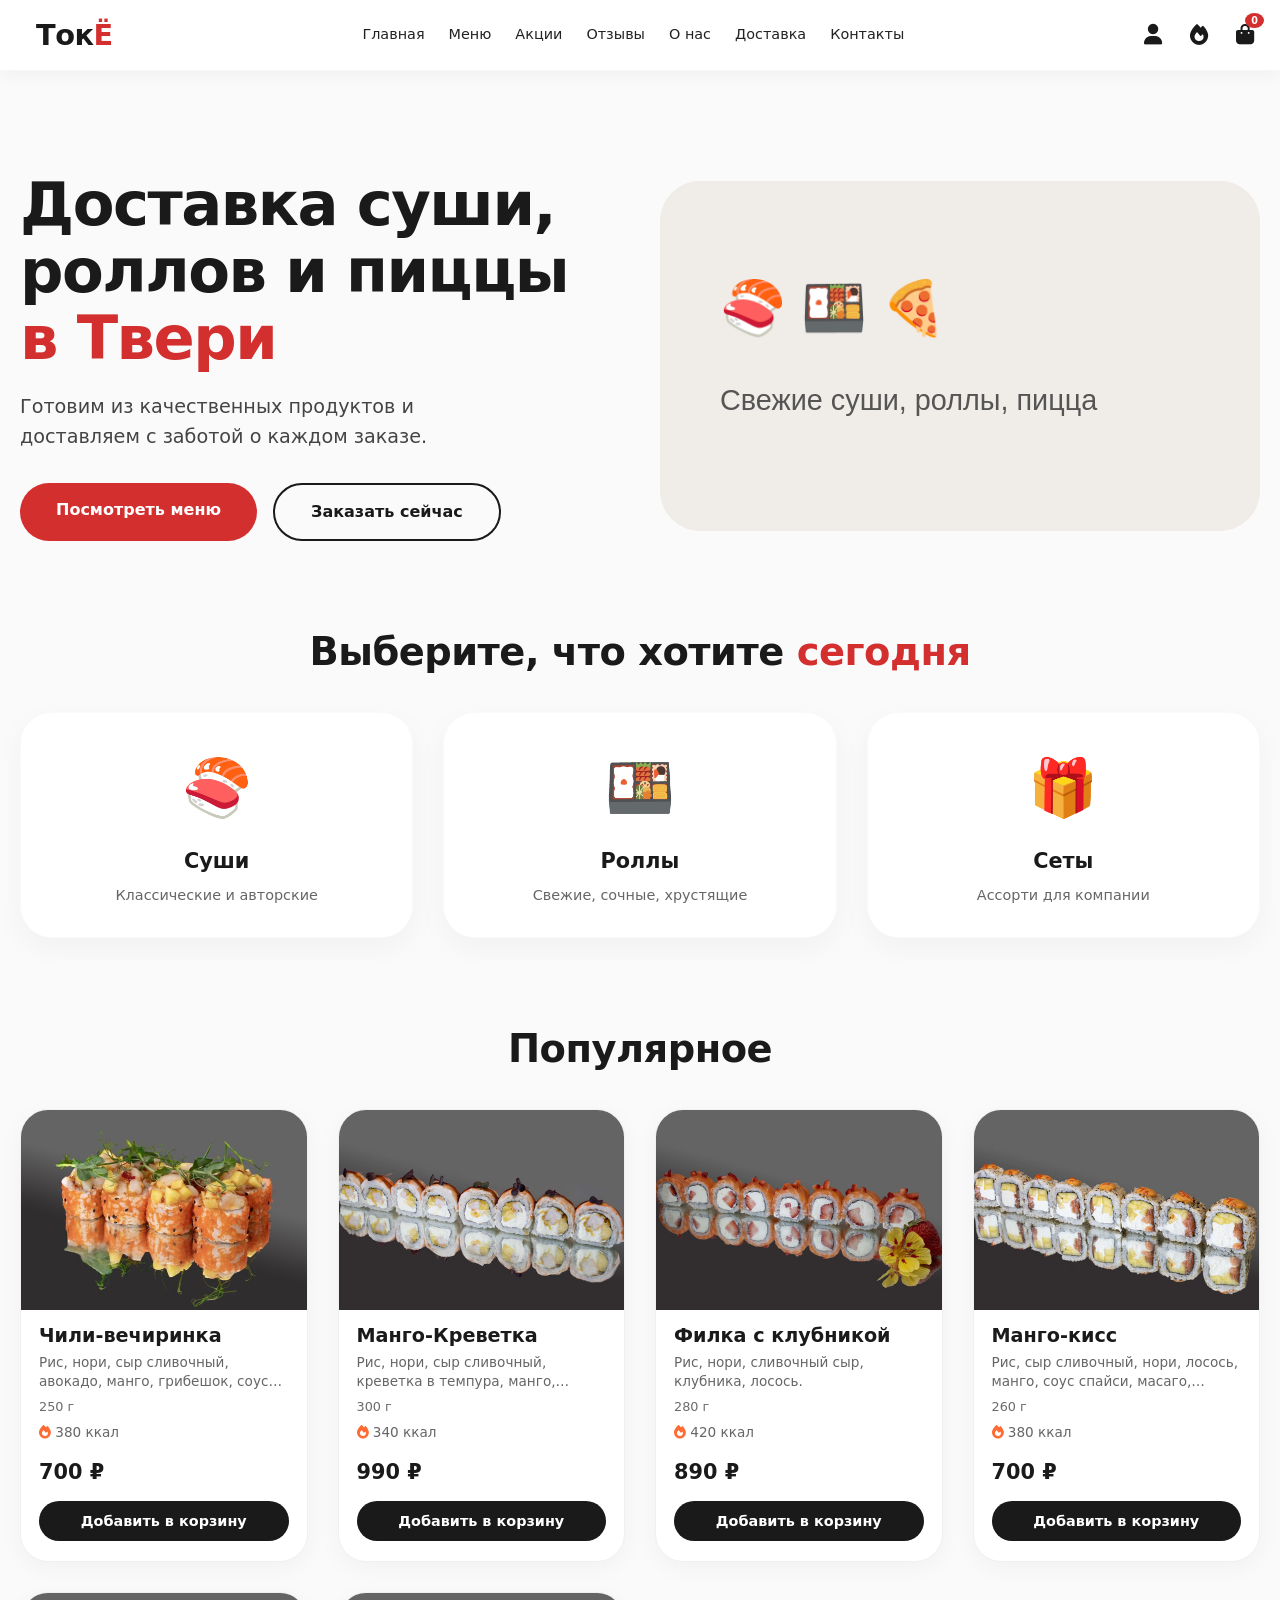
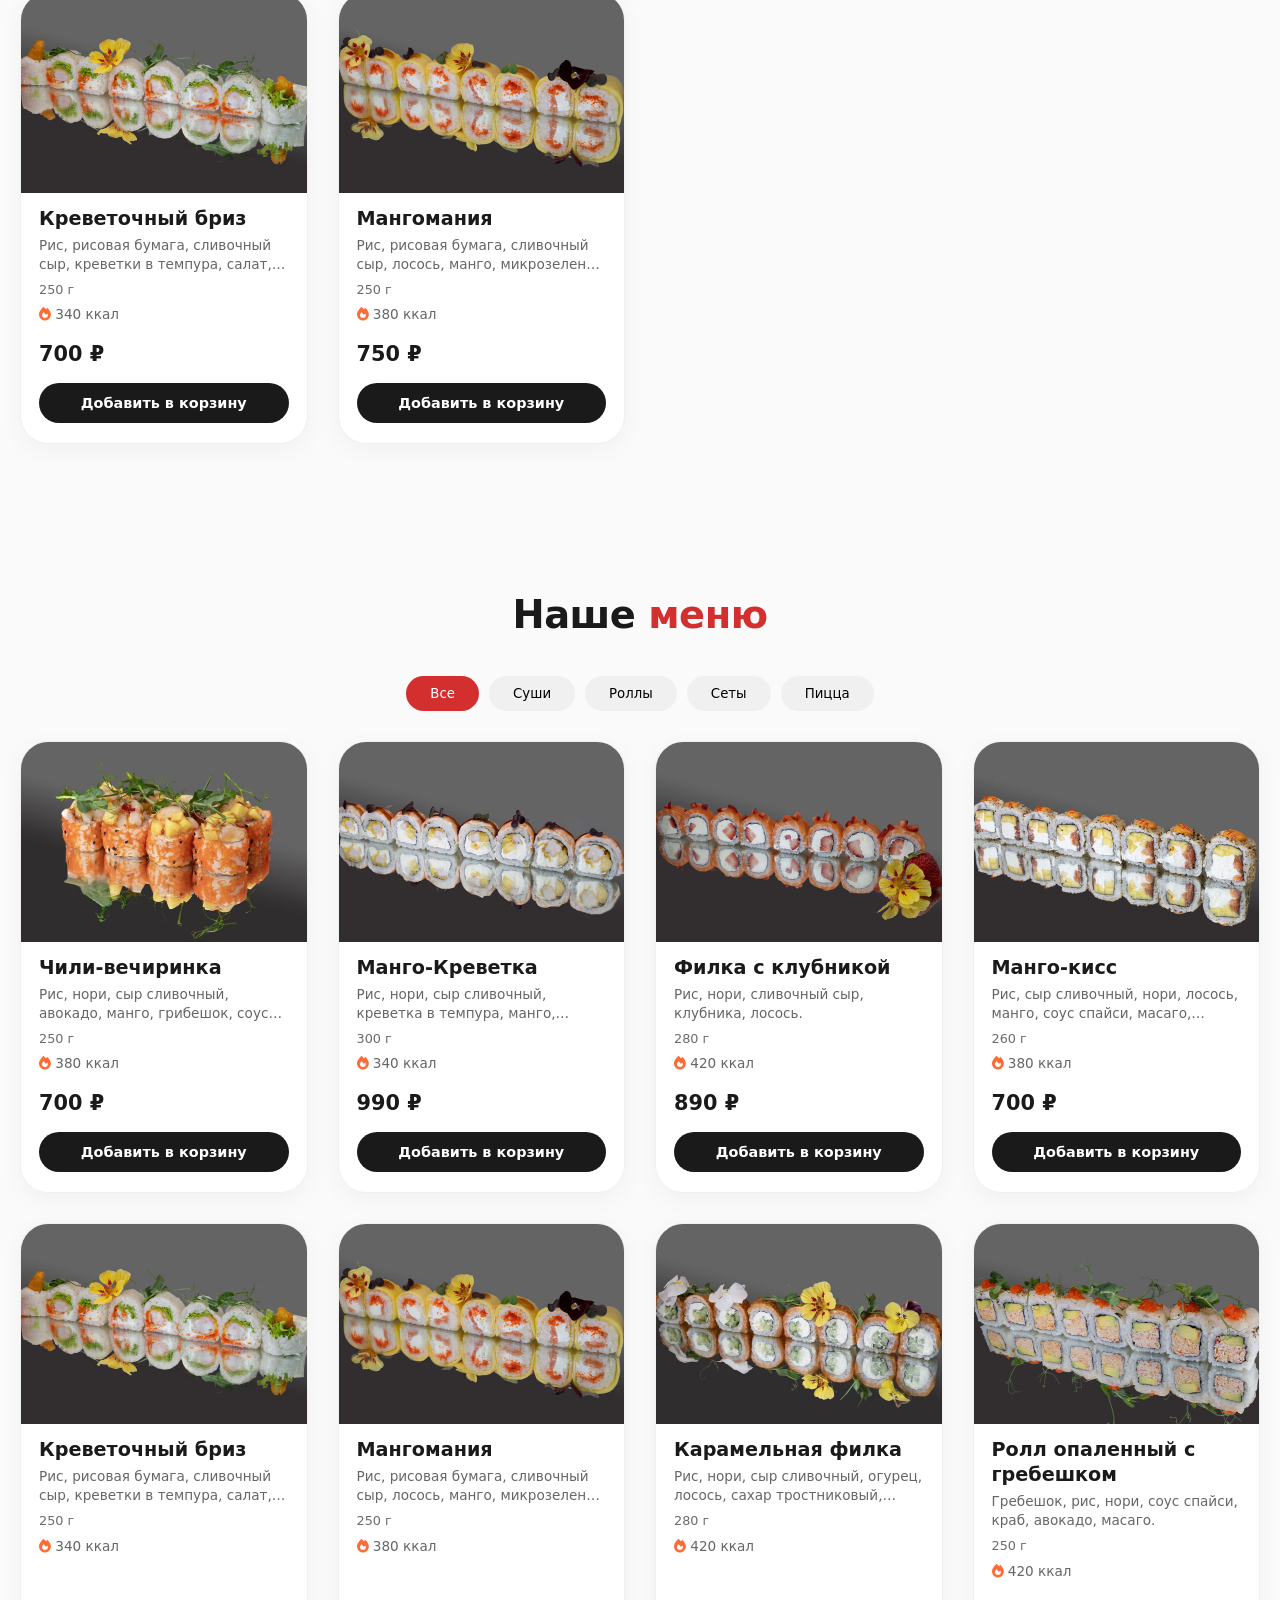
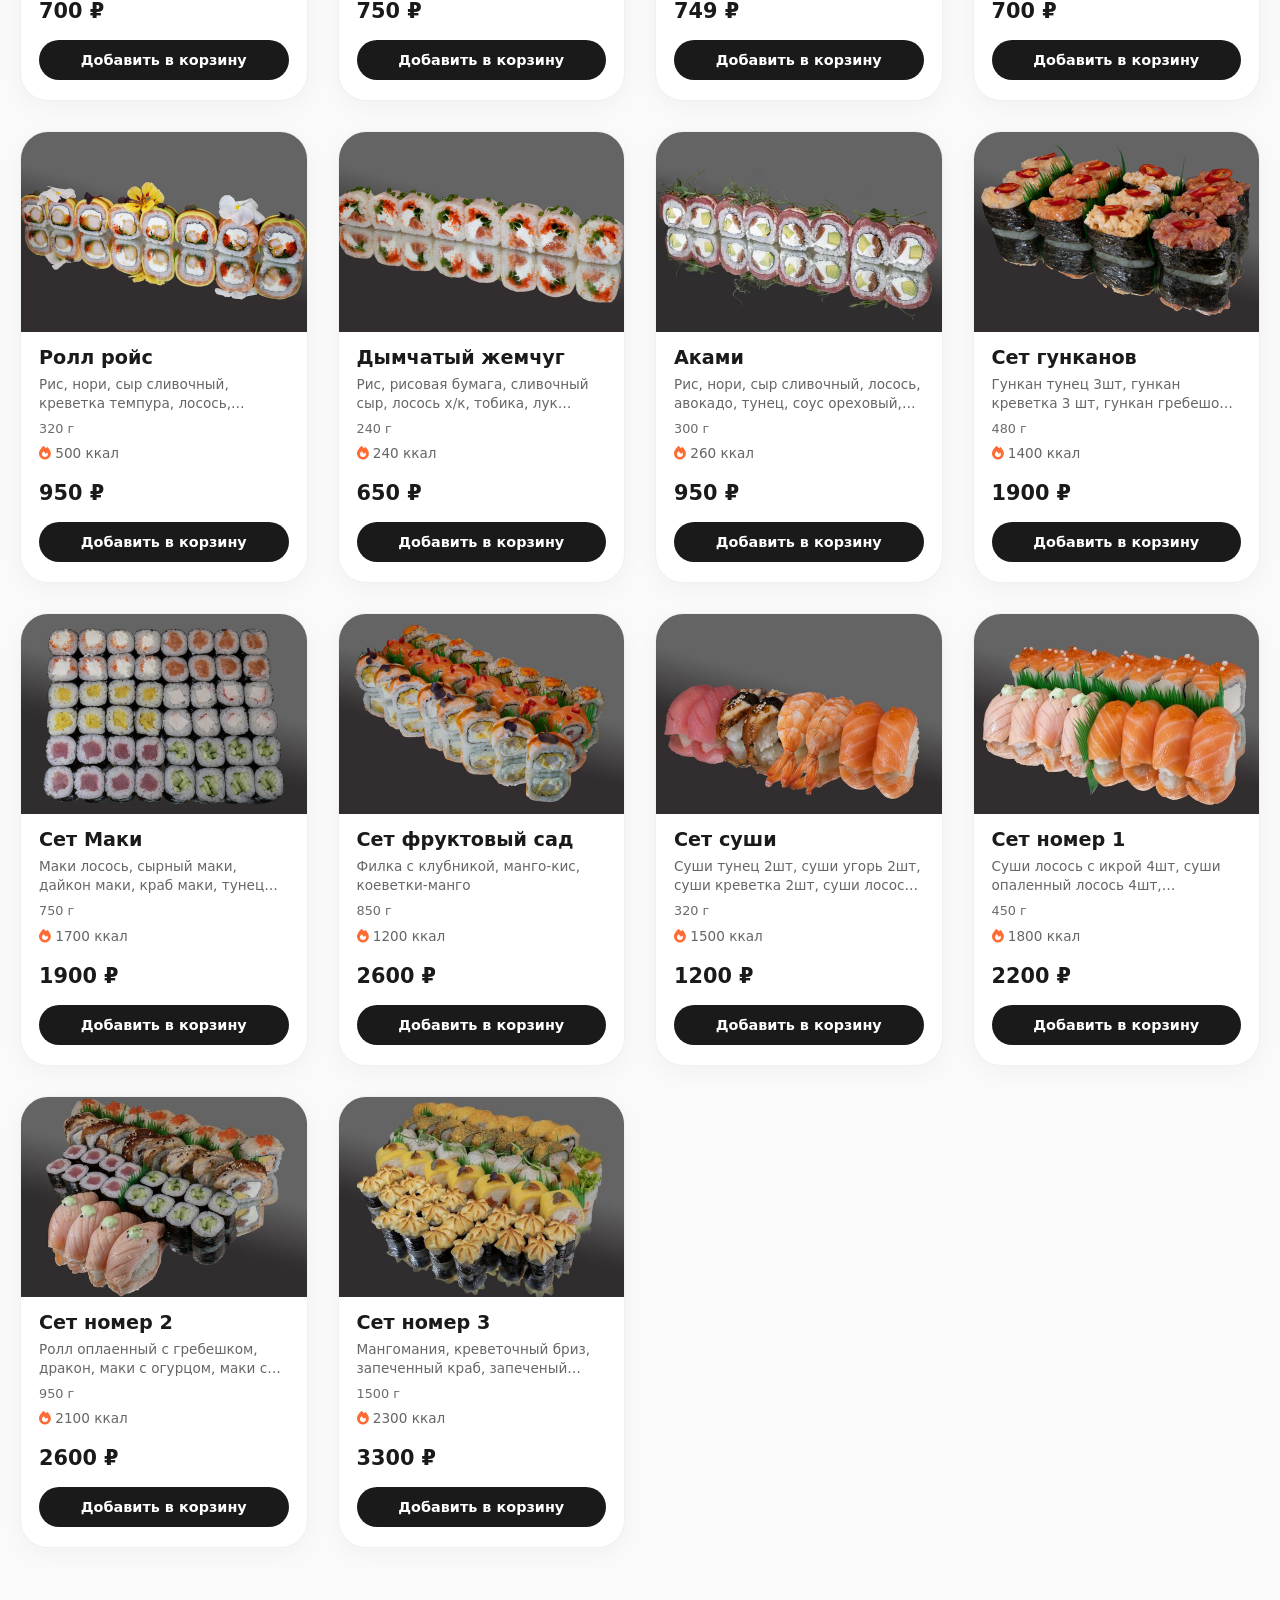
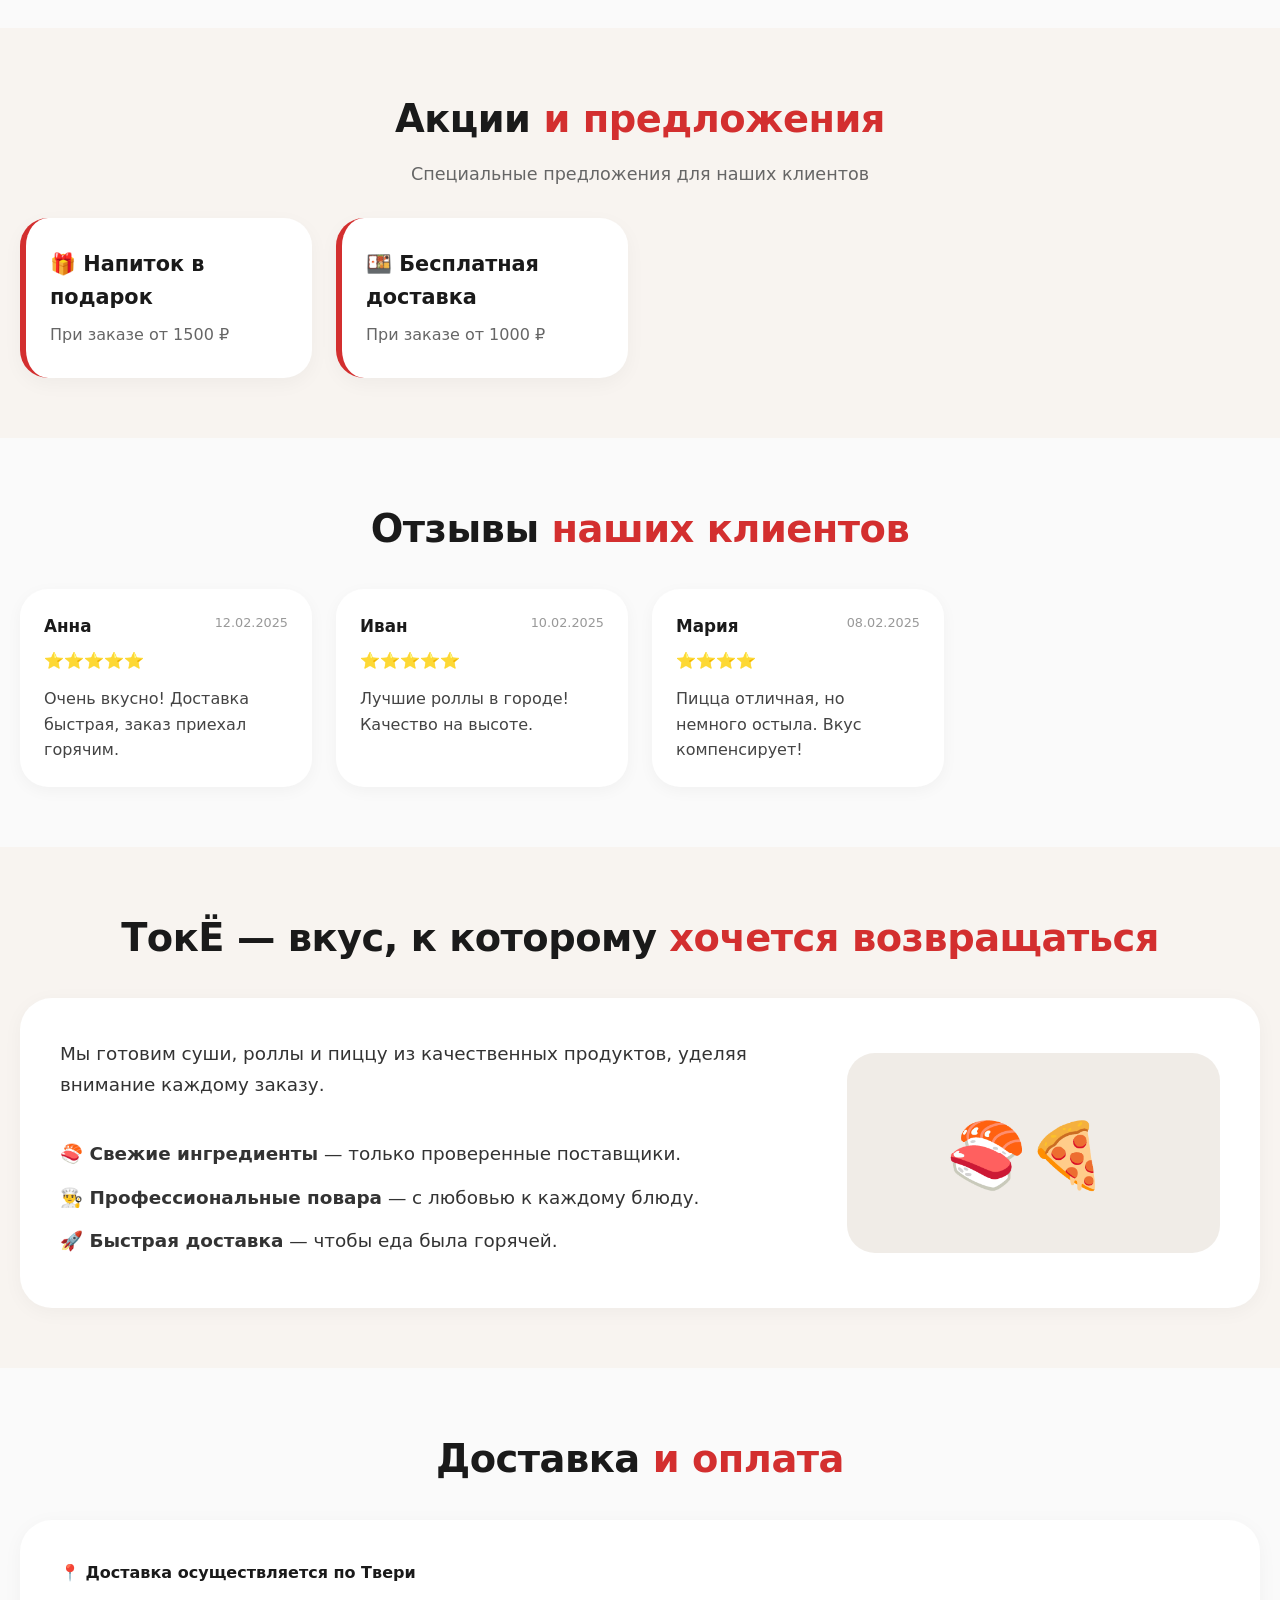
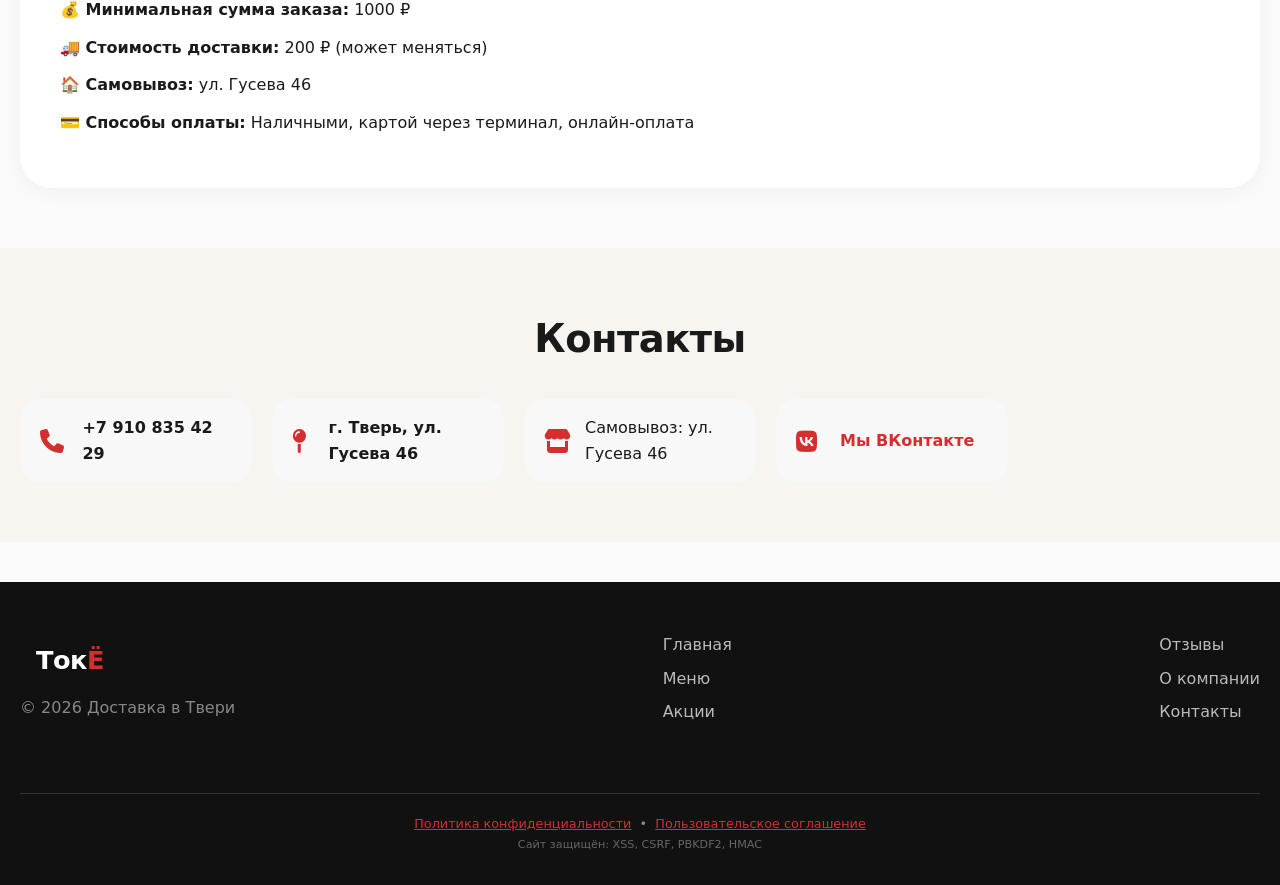
==== commit 058d72a3: "change seo" ====
--- a/index.html
+++ b/index.html
@@ -2,49 +2,49 @@
 <html lang="ru">
 <head>
     <meta charset="UTF-8" />
-    <meta name="viewport" content="width=device-width, initial-scale=1.0, maximum-scale=1.0, user-scalable=no" />
+    <meta name="viewport" content="width=device-width, initial-scale=1.0" />
 
     <!-- ===== SEO ===== -->
-    <title>ТокË — доставка суши, роллов и пиццы в Твери</title>
-    <meta name="description" content="Закажите суши, роллы и пиццу с доставкой по Твери. ТокË — качественные продукты, вкусная еда и удобный заказ." />
-    <meta name="keywords" content="суши Тверь, роллы Тверь, пицца Тверь, доставка еды Тверь, ТокË" />
+    <title>ТокË — доставка роллов и сетов в Твери</title>
+    <meta name="description" content="Роллы и сеты ТокË с доставкой по Твери. Посмотрите состав, вес и цены в меню и оформите заказ на сайте." />
     <meta name="author" content="ТокË" />
+    <link rel="canonical" href="https://xn--j1ahl6d.xn--p1ai/" />
+    <meta property="og:type" content="website" />
+    <meta property="og:locale" content="ru_RU" />
+    <meta property="og:site_name" content="ТокË" />
+    <meta property="og:title" content="ТокË — роллы и сеты в Твери" />
+    <meta property="og:description" content="Роллы и сеты с доставкой по Твери. Посмотрите меню и оформите заказ на сайте ТокË." />
+    <meta property="og:url" content="https://xn--j1ahl6d.xn--p1ai/" />
+    <meta property="og:image" content="https://xn--j1ahl6d.xn--p1ai/og-cover.png" />
+    <meta property="og:image:type" content="image/png" />
+    <meta property="og:image:width" content="1734" />
+    <meta property="og:image:height" content="907" />
+    <meta property="og:image:alt" content="ТокË — роллы и сеты в Твери" />
 
     <!-- ===== PWA ===== -->
-    <link rel="manifest" href="manifest.json" />
+    <link rel="manifest" href="site.webmanifest" />
     <meta name="apple-mobile-web-app-capable" content="yes" />
     <meta name="apple-mobile-web-app-status-bar-style" content="black-translucent" />
     <meta name="apple-mobile-web-app-title" content="ТокË" />
     <meta name="theme-color" content="#d32f2f" />
     <meta name="msapplication-TileColor" content="#d32f2f" />
-    <link rel="apple-touch-icon" href="icon-192x192.png" />
-    <link rel="icon" type="image/png" sizes="192x192" href="icon-192x192.png" />
+    <link rel="icon" href="favicon.ico?v=2" sizes="any" />
+    <link rel="icon" type="image/png" sizes="16x16" href="favicon-16x16.png?v=2" />
+    <link rel="icon" type="image/png" sizes="32x32" href="favicon-32x32.png?v=2" />
+    <link rel="icon" type="image/png" sizes="48x48" href="favicon-48x48.png?v=2" />
+    <link rel="apple-touch-icon" sizes="180x180" href="apple-touch-icon.png?v=2" />
 
     <!-- ===== БЕЗОПАСНОСТЬ ===== -->
     <meta http-equiv="X-Content-Type-Options" content="nosniff" />
     <meta name="referrer" content="strict-origin-when-cross-origin" />
 
     <!-- ===== FONTAWESOME ===== -->
-    <link rel="stylesheet" href="https://cdnjs.cloudflare.com/ajax/libs/font-awesome/6.5.0/css/all.min.css" />
-
-    <!-- ===== АВТО-ВЕРСИЯ КЕША ===== -->
-    <script>
-        (function() {
-            const v = new Date().toISOString().slice(0, 10).replace(/-/g, '');
-            window.ASSET_VERSION = v;
-
-            const css = document.createElement('link');
-            css.rel = 'stylesheet';
-            css.href = 'styles.css?v=' + v;
-            document.head.appendChild(css);
-
-            document.addEventListener('DOMContentLoaded', function() {
-                const js = document.createElement('script');
-                js.src = 'script.js?v=' + v;
-                document.body.appendChild(js);
-            });
-        })();
-    </script>
+    <link rel="preconnect" href="https://cdnjs.cloudflare.com" crossorigin />
+    <link rel="preload" href="https://cdnjs.cloudflare.com/ajax/libs/font-awesome/6.5.0/css/all.min.css" as="style" onload="this.onload=null;this.rel='stylesheet'" />
+    <noscript><link rel="stylesheet" href="https://cdnjs.cloudflare.com/ajax/libs/font-awesome/6.5.0/css/all.min.css" /></noscript>
+
+    <link rel="stylesheet" href="styles.css?v=20261008-2" />
+    <script src="script.js?v=20261008-2" defer></script>
 </head>
 <body>
 
--- a/styles.css
+++ b/styles.css
@@ -0,0 +1,2180 @@
+/* ============================================================
+   ТокË — СТИЛИ v7.0
+   Мобильная версия + Модалка товара + Ровная сетка
+   ============================================================ */
+
+/* ===== RESET & BASE ===== */
+* {
+    margin: 0;
+    padding: 0;
+    box-sizing: border-box;
+    font-family: system-ui, -apple-system, 'Segoe UI', Roboto, Helvetica, Arial, sans-serif;
+}
+
+html {
+    scroll-behavior: smooth;
+}
+
+body {
+    background: #fafafa;
+    color: #1a1a1a;
+    line-height: 1.6;
+    padding-bottom: 80px;
+}
+
+a {
+    text-decoration: none;
+    color: inherit;
+}
+
+img {
+    max-width: 100%;
+    display: block;
+}
+
+button {
+    font-family: inherit;
+}
+
+.container {
+    max-width: 1280px;
+    margin: 0 auto;
+    padding: 0 20px;
+}
+
+section {
+    padding: 60px 0;
+}
+
+.section-title {
+    font-size: 2.4rem;
+    font-weight: 700;
+    margin-bottom: 30px;
+    letter-spacing: -0.5px;
+    text-align: center;
+}
+
+.section-title span {
+    color: #d32f2f;
+}
+
+.section-subtitle {
+    text-align: center;
+    color: #666;
+    font-size: 1.1rem;
+    margin-top: -20px;
+    margin-bottom: 30px;
+}
+
+/* ===== PWA BANNER ===== */
+#installBanner {
+    display: none;
+    background: #d32f2f;
+    color: #fff;
+    padding: 12px 20px;
+    border-radius: 16px;
+    margin: 10px 20px;
+    justify-content: space-between;
+    align-items: center;
+    position: sticky;
+    top: 80px;
+    z-index: 50;
+    box-shadow: 0 4px 20px rgba(211, 47, 47, 0.3);
+}
+
+#installBanner.show {
+    display: flex;
+}
+
+#installBanner .banner-text {
+    display: flex;
+    flex-direction: column;
+}
+
+#installBanner .banner-text strong {
+    font-size: 1rem;
+}
+
+#installBanner .banner-text span {
+    font-size: 0.8rem;
+    opacity: 0.85;
+}
+
+#installBanner .banner-actions {
+    display: flex;
+    gap: 10px;
+    align-items: center;
+}
+
+#installBanner .install-btn {
+    background: #fff;
+    color: #d32f2f;
+    border: none;
+    padding: 8px 20px;
+    border-radius: 30px;
+    font-weight: 700;
+    cursor: pointer;
+    font-size: 0.85rem;
+}
+
+#installBanner .close-banner {
+    background: transparent;
+    color: #fff;
+    border: none;
+    font-size: 1.3rem;
+    cursor: pointer;
+    padding: 0 4px;
+    opacity: 0.7;
+}
+
+/* ===== HEADER ===== */
+header {
+    position: sticky;
+    top: 0;
+    z-index: 100;
+    background: rgba(255, 255, 255, 0.95);
+    backdrop-filter: blur(8px);
+    box-shadow: 0 2px 20px rgba(0, 0, 0, 0.05);
+    border-bottom: 1px solid rgba(0, 0, 0, 0.03);
+}
+
+.header-inner {
+    display: flex;
+    align-items: center;
+    justify-content: space-between;
+    height: 70px;
+}
+
+.logo {
+    font-weight: 700;
+    font-size: 1.8rem;
+    letter-spacing: -0.5px;
+    cursor: default;
+    user-select: none;
+    padding: 8px 16px;
+    border-radius: 12px;
+    position: relative;
+}
+
+.logo span {
+    color: #d32f2f;
+}
+
+.logo .admin-indicator {
+    display: none;
+    font-size: 0.6rem;
+    background: #d32f2f;
+    color: #fff;
+    padding: 2px 8px;
+    border-radius: 20px;
+    margin-left: 8px;
+    vertical-align: middle;
+    animation: pulse 2s infinite;
+}
+
+.logo .admin-indicator.show {
+    display: inline-block;
+}
+
+@keyframes pulse {
+    0%, 100% { opacity: 1; }
+    50% { opacity: 0.4; }
+}
+
+nav {
+    display: flex;
+    gap: 1.5rem;
+    align-items: center;
+}
+
+nav a {
+    font-size: 0.9rem;
+    font-weight: 500;
+    color: #222;
+    transition: 0.2s;
+    cursor: pointer;
+    position: relative;
+}
+
+nav a:hover {
+    color: #d32f2f;
+}
+
+nav a::after {
+    content: '';
+    position: absolute;
+    bottom: -4px;
+    left: 0;
+    width: 0;
+    height: 2px;
+    background: #d32f2f;
+    transition: 0.3s;
+}
+
+nav a:hover::after {
+    width: 100%;
+}
+
+.header-actions {
+    display: flex;
+    align-items: center;
+    gap: 1rem;
+}
+
+.header-actions .icon-btn {
+    background: none;
+    border: none;
+    font-size: 1.3rem;
+    cursor: pointer;
+    position: relative;
+    color: #1a1a1a;
+    transition: 0.2s;
+    padding: 6px;
+}
+
+.header-actions .icon-btn:hover {
+    color: #d32f2f;
+}
+
+.cart-badge {
+    position: absolute;
+    top: -4px;
+    right: -4px;
+    background: #d32f2f;
+    color: #fff;
+    font-size: 0.6rem;
+    border-radius: 50%;
+    padding: 2px 6px;
+    min-width: 18px;
+    text-align: center;
+    font-weight: 700;
+}
+
+.mobile-toggle {
+    display: none;
+    font-size: 1.6rem;
+    background: none;
+    border: none;
+    cursor: pointer;
+}
+
+/* ===== BUTTONS ===== */
+.btn {
+    background: #1a1a1a;
+    color: #fff;
+    border: none;
+    padding: 14px 36px;
+    border-radius: 40px;
+    font-weight: 600;
+    font-size: 1rem;
+    cursor: pointer;
+    transition: 0.25s;
+    display: inline-block;
+}
+
+.btn-primary {
+    background: #d32f2f;
+    color: #fff;
+}
+
+.btn-primary:hover {
+    background: #b71c1c;
+    transform: scale(1.02);
+}
+
+.btn-outline {
+    background: transparent;
+    border: 2px solid #1a1a1a;
+    color: #1a1a1a;
+}
+
+.btn-outline:hover {
+    background: #1a1a1a;
+    color: #fff;
+}
+
+.btn-logout {
+    background: transparent;
+    color: #d32f2f;
+    border: 1px solid #d32f2f;
+    padding: 6px 16px;
+    font-size: 0.8rem;
+    border-radius: 20px;
+    cursor: pointer;
+    transition: 0.2s;
+    margin-top: 12px;
+    width: 100%;
+}
+
+.btn-logout:hover {
+    background: #d32f2f;
+    color: #fff;
+}
+
+/* ===== HERO ===== */
+.hero {
+    display: flex;
+    align-items: center;
+    justify-content: space-between;
+    padding: 40px 0 20px;
+    gap: 40px;
+    flex-wrap: wrap;
+}
+
+.hero-content {
+    flex: 1 1 45%;
+}
+
+.hero-content h1 {
+    font-size: 3.8rem;
+    font-weight: 800;
+    line-height: 1.1;
+    letter-spacing: -1.5px;
+}
+
+.hero-content h1 span {
+    color: #d32f2f;
+}
+
+.hero-content p {
+    font-size: 1.2rem;
+    color: #444;
+    margin: 20px 0 30px;
+    max-width: 500px;
+}
+
+.hero-buttons {
+    display: flex;
+    gap: 16px;
+    flex-wrap: wrap;
+}
+
+.hero-image {
+    flex: 1 1 45%;
+    border-radius: 40px;
+    overflow: hidden;
+    min-height: 350px;
+    background-image: url('data:image/svg+xml;utf8,<svg xmlns="http://www.w3.org/2000/svg" viewBox="0 0 500 350"><rect width="500" height="350" fill="%23f0ece7"/><text x="50" y="150" font-family="Arial" font-size="44" fill="%23333">🍣 🍱 🍕</text><text x="50" y="220" font-family="Arial" font-size="24" fill="%23555">Свежие суши, роллы, пицца</text></svg>');
+    background-size: cover;
+    background-position: center;
+}
+
+/* ===== CATEGORIES ===== */
+.categories-grid {
+    display: grid;
+    grid-template-columns: repeat(auto-fit, minmax(200px, 1fr));
+    gap: 30px;
+    margin: 20px 0;
+}
+
+.category-card {
+    background: #fff;
+    border-radius: 32px;
+    padding: 30px 20px;
+    text-align: center;
+    box-shadow: 0 10px 30px rgba(0, 0, 0, 0.04);
+    transition: 0.3s;
+    border: 1px solid rgba(0, 0, 0, 0.02);
+    cursor: pointer;
+}
+
+.category-card:hover {
+    transform: translateY(-6px);
+    box-shadow: 0 20px 40px rgba(0, 0, 0, 0.08);
+}
+
+.category-card:active {
+    transform: scale(0.98);
+}
+
+.category-card .emoji {
+    font-size: 3.5rem;
+}
+
+.category-card h3 {
+    margin: 12px 0 6px;
+    font-size: 1.3rem;
+}
+
+.category-card p {
+    color: #666;
+    font-size: 0.9rem;
+}
+
+/* ============================================================
+   PRODUCTS — РОВНАЯ СЕТКА
+   ============================================================ */
+
+.products-grid {
+    display: grid;
+    grid-template-columns: repeat(auto-fill, minmax(250px, 1fr));
+    gap: 30px;
+    margin: 20px 0;
+    align-items: stretch;
+}
+
+.product-card {
+    background: #fff;
+    border-radius: 28px;
+    padding: 0 0 20px;
+    box-shadow: 0 6px 24px rgba(0, 0, 0, 0.04);
+    transition: 0.25s;
+    border: 1px solid #f0f0f0;
+    overflow: hidden;
+    display: flex;
+    flex-direction: column;
+    position: relative;
+    cursor: pointer;
+    height: 100%;
+}
+
+.product-card:hover {
+    transform: translateY(-4px);
+    box-shadow: 0 16px 40px rgba(0, 0, 0, 0.08);
+}
+
+.product-card:active {
+    transform: scale(0.98);
+}
+
+.product-card img {
+    width: 100%;
+    height: 200px;
+    object-fit: cover;
+    background: #f5f2ee;
+}
+
+.product-card .admin-actions {
+    position: absolute;
+    top: 10px;
+    right: 10px;
+    display: none;
+    gap: 6px;
+    z-index: 2;
+}
+
+.product-card .admin-actions.show {
+    display: flex;
+}
+
+.product-card .admin-actions button {
+    background: rgba(0, 0, 0, 0.7);
+    color: #fff;
+    border: none;
+    border-radius: 50%;
+    width: 32px;
+    height: 32px;
+    cursor: pointer;
+    font-size: 0.8rem;
+}
+
+.product-card .admin-actions button:hover {
+    background: #d32f2f;
+}
+
+.product-card .product-title {
+    font-size: 1.2rem;
+    margin: 14px 18px 4px;
+    line-height: 1.3;
+}
+
+.product-card .desc {
+    color: #666;
+    font-size: 0.85rem;
+    margin: 0 18px 6px;
+    line-height: 1.4;
+    display: -webkit-box;
+    -webkit-line-clamp: 2;
+    -webkit-box-orient: vertical;
+    overflow: hidden;
+    min-height: 2.4em;
+}
+
+.product-card .weight {
+    color: #6b6b6b;
+    font-size: 0.8rem;
+    margin: 0 18px;
+}
+
+.product-card .calories {
+    font-size: 0.85rem;
+    margin: 4px 18px;
+    color: #666;
+}
+
+.product-card .price {
+    font-weight: 700;
+    font-size: 1.3rem;
+    margin: auto 18px 12px;
+    color: #1a1a1a;
+    padding-top: 8px;
+}
+
+.product-card .add-to-cart {
+    background: #1a1a1a;
+    color: #fff;
+    border: none;
+    padding: 12px;
+    border-radius: 30px;
+    font-weight: 600;
+    font-size: 0.9rem;
+    cursor: pointer;
+    transition: 0.2s;
+    margin: 0 18px;
+}
+
+.product-card .add-to-cart:hover {
+    background: #d32f2f;
+}
+
+.product-card .add-to-cart:active {
+    transform: scale(0.95);
+}
+
+.product-card .add-to-cart:disabled {
+    opacity: 0.5;
+    background: #888;
+    cursor: not-allowed;
+}
+
+/* ===== FILTERS ===== */
+.filter-bar {
+    display: flex;
+    flex-wrap: wrap;
+    gap: 10px;
+    margin-bottom: 30px;
+    justify-content: center;
+}
+
+.filter-bar .filter-btn {
+    background: #f0f0f0;
+    border: none;
+    padding: 10px 24px;
+    border-radius: 40px;
+    font-weight: 500;
+    cursor: pointer;
+    transition: 0.2s;
+}
+
+.filter-bar .filter-btn.active {
+    background: #d32f2f;
+    color: #fff;
+}
+
+.filter-bar .filter-btn:hover {
+    background: #ddd;
+}
+
+/* ===== PROMO ===== */
+.promo-grid {
+    display: grid;
+    grid-template-columns: repeat(auto-fill, minmax(240px, 1fr));
+    gap: 24px;
+}
+
+.promo-card {
+    background: #fff;
+    border-radius: 28px;
+    padding: 30px 24px;
+    border-left: 6px solid #d32f2f;
+    box-shadow: 0 6px 20px rgba(0, 0, 0, 0.04);
+    position: relative;
+}
+
+.promo-card .admin-actions {
+    position: absolute;
+    top: 10px;
+    right: 10px;
+    display: none;
+}
+
+.promo-card .admin-actions.show {
+    display: flex;
+}
+
+.promo-card .admin-actions button {
+    background: rgba(0, 0, 0, 0.7);
+    color: #fff;
+    border: none;
+    border-radius: 50%;
+    width: 30px;
+    height: 30px;
+    cursor: pointer;
+    font-size: 0.8rem;
+}
+
+.promo-card h3 {
+    font-size: 1.3rem;
+    margin-bottom: 8px;
+}
+
+.promo-card p {
+    color: #666;
+}
+
+/* ===== REVIEWS ===== */
+.reviews-grid {
+    display: grid;
+    grid-template-columns: repeat(auto-fill, minmax(260px, 1fr));
+    gap: 24px;
+}
+
+.review-card {
+    background: #fff;
+    border-radius: 28px;
+    padding: 24px;
+    box-shadow: 0 4px 16px rgba(0, 0, 0, 0.04);
+    position: relative;
+}
+
+.review-card .admin-actions {
+    position: absolute;
+    top: 10px;
+    right: 10px;
+    display: none;
+}
+
+.review-card .admin-actions.show {
+    display: flex;
+}
+
+.review-card .admin-actions button {
+    background: rgba(0, 0, 0, 0.7);
+    color: #fff;
+    border: none;
+    border-radius: 50%;
+    width: 30px;
+    height: 30px;
+    cursor: pointer;
+    font-size: 0.8rem;
+}
+
+.review-card .name {
+    font-weight: 600;
+    font-size: 1.05rem;
+}
+
+.review-card .date {
+    color: #999;
+    font-size: 0.8rem;
+    float: right;
+}
+
+.review-card .rating {
+    margin: 8px 0 12px;
+    color: #f5a623;
+}
+
+.review-card p {
+    color: #444;
+}
+
+/* ===== INFO BLOCKS ===== */
+.info-block {
+    background: #fff;
+    border-radius: 32px;
+    padding: 40px;
+    box-shadow: 0 4px 20px rgba(0, 0, 0, 0.04);
+    position: relative;
+}
+
+.info-block .admin-actions {
+    position: absolute;
+    top: 15px;
+    right: 15px;
+    display: none;
+}
+
+.info-block .admin-actions.show {
+    display: flex;
+}
+
+.info-block .admin-actions button {
+    background: rgba(0, 0, 0, 0.7);
+    color: #fff;
+    border: none;
+    border-radius: 50%;
+    width: 32px;
+    height: 32px;
+    cursor: pointer;
+    font-size: 0.8rem;
+}
+
+.info-block p {
+    margin-bottom: 12px;
+}
+
+.about-flex {
+    display: flex;
+    flex-wrap: wrap;
+    gap: 40px;
+    align-items: center;
+}
+
+.about-flex .text {
+    flex: 2;
+    min-width: 240px;
+}
+
+.about-flex .text p {
+    font-size: 1.15rem;
+    color: #333;
+    line-height: 1.7;
+}
+
+.about-flex .image {
+    flex: 1;
+    min-height: 200px;
+    background: #f0ece7;
+    border-radius: 28px;
+    background-image: url('data:image/svg+xml;utf8,<svg xmlns="http://www.w3.org/2000/svg" viewBox="0 0 300 200"><rect width="300" height="200" fill="%23f0ece7"/><text x="80" y="120" font-family="Arial" font-size="52" fill="%23333">🍣🍕</text></svg>');
+    background-size: cover;
+    background-position: center;
+}
+
+.contacts-grid {
+    display: grid;
+    grid-template-columns: repeat(auto-fill, minmax(220px, 1fr));
+    gap: 20px;
+}
+
+.contact-item {
+    display: flex;
+    align-items: center;
+    gap: 14px;
+    padding: 16px 20px;
+    background: #f8f8f8;
+    border-radius: 20px;
+}
+
+.contact-item i {
+    font-size: 1.5rem;
+    color: #d32f2f;
+    width: 30px;
+}
+
+/* ===== ADMIN PANEL ===== */
+.admin-panel {
+    position: fixed;
+    bottom: 30px;
+    right: 30px;
+    background: #fff;
+    border-radius: 28px;
+    padding: 24px;
+    width: 420px;
+    max-width: 92vw;
+    max-height: 80vh;
+    overflow-y: auto;
+    box-shadow: 0 20px 60px rgba(0, 0, 0, 0.25);
+    display: none;
+    z-index: 998;
+    border: 1px solid #eee;
+}
+
+.admin-panel.open {
+    display: block;
+}
+
+.admin-panel .panel-header {
+    display: flex;
+    justify-content: space-between;
+    align-items: center;
+    margin-bottom: 16px;
+}
+
+.admin-panel .panel-header h3 {
+    font-size: 1.2rem;
+    display: flex;
+    align-items: center;
+    gap: 8px;
+}
+
+.admin-panel .panel-header h3 i {
+    color: #d32f2f;
+}
+
+.admin-panel .panel-header .close-panel {
+    background: none;
+    border: none;
+    font-size: 1.5rem;
+    cursor: pointer;
+    color: #888;
+}
+
+.admin-panel .form-group {
+    margin-bottom: 12px;
+}
+
+.admin-panel .form-group label {
+    display: block;
+    font-weight: 500;
+    font-size: 0.85rem;
+    margin-bottom: 3px;
+}
+
+.admin-panel .form-group input,
+.admin-panel .form-group select,
+.admin-panel .form-group textarea {
+    width: 100%;
+    padding: 10px 14px;
+    border: 1px solid #ddd;
+    border-radius: 20px;
+    font-size: 0.9rem;
+    background: #fafafa;
+}
+
+.admin-panel .form-row {
+    display: grid;
+    grid-template-columns: 1fr 1fr;
+    gap: 10px;
+}
+
+.admin-panel .btn {
+    padding: 10px 20px;
+    font-size: 0.85rem;
+    width: 100%;
+    margin-top: 4px;
+}
+
+.admin-panel .admin-tabs {
+    display: flex;
+    gap: 8px;
+    margin-bottom: 16px;
+    flex-wrap: wrap;
+}
+
+.admin-panel .admin-tabs button {
+    background: #f0f0f0;
+    border: none;
+    padding: 6px 16px;
+    border-radius: 20px;
+    cursor: pointer;
+    font-size: 0.8rem;
+    font-weight: 500;
+}
+
+.admin-panel .admin-tabs button.active {
+    background: #d32f2f;
+    color: #fff;
+}
+
+.admin-panel .admin-section {
+    display: none;
+}
+
+.admin-panel .admin-section.active {
+    display: block;
+}
+
+.admin-panel .item-list {
+    max-height: 150px;
+    overflow-y: auto;
+    margin-bottom: 12px;
+}
+
+.admin-panel .item-list .list-item {
+    display: flex;
+    justify-content: space-between;
+    align-items: center;
+    padding: 6px 0;
+    border-bottom: 1px solid #f0f0f0;
+    font-size: 0.85rem;
+}
+
+.admin-panel .item-list .list-item button {
+    background: none;
+    border: none;
+    color: #d32f2f;
+    cursor: pointer;
+}
+
+.admin-panel .admin-footer {
+    border-top: 1px solid #eee;
+    padding-top: 12px;
+    margin-top: 8px;
+}
+
+.admin-panel .security-info {
+    background: #f0f8f0;
+    border-left: 3px solid #2e7d32;
+    padding: 10px 14px;
+    border-radius: 12px;
+    font-size: 0.8rem;
+    color: #2e7d32;
+    margin-bottom: 12px;
+    line-height: 1.7;
+}
+
+/* ===== ADMIN LOGIN ===== */
+.admin-login-overlay {
+    position: fixed;
+    top: 0;
+    left: 0;
+    width: 100%;
+    height: 100%;
+    background: rgba(0, 0, 0, 0.6);
+    backdrop-filter: blur(8px);
+    display: none;
+    align-items: center;
+    justify-content: center;
+    z-index: 9999;
+}
+
+.admin-login-overlay.open {
+    display: flex;
+}
+
+.admin-login-box {
+    background: #fff;
+    border-radius: 32px;
+    padding: 40px;
+    width: 400px;
+    max-width: 92%;
+    text-align: center;
+    box-shadow: 0 30px 60px rgba(0, 0, 0, 0.3);
+}
+
+.admin-login-box .lock-icon {
+    font-size: 3rem;
+    color: #d32f2f;
+    margin-bottom: 16px;
+}
+
+.admin-login-box h3 {
+    font-size: 1.4rem;
+    margin-bottom: 8px;
+}
+
+.admin-login-box .sub {
+    color: #888;
+    margin-bottom: 20px;
+    font-size: 0.9rem;
+}
+
+.admin-login-box input {
+    width: 100%;
+    padding: 14px 18px;
+    border: 1px solid #ddd;
+    border-radius: 30px;
+    font-size: 1rem;
+    margin-bottom: 12px;
+    background: #fafafa;
+}
+
+.admin-login-box .btn {
+    width: 100%;
+}
+
+.admin-login-box .error {
+    color: #d32f2f;
+    font-size: 0.85rem;
+    margin-top: 8px;
+    display: none;
+}
+
+.admin-login-box .security-note {
+    font-size: 0.75rem;
+    color: #999;
+    margin-top: 16px;
+}
+
+/* ===== MODALS ===== */
+.modal {
+    position: fixed;
+    top: 0;
+    left: 0;
+    width: 100%;
+    height: 100%;
+    background: rgba(0, 0, 0, 0.5);
+    backdrop-filter: blur(6px);
+    display: none;
+    align-items: center;
+    justify-content: center;
+    z-index: 1000;
+    padding: 20px;
+}
+
+.modal.open {
+    display: flex;
+}
+
+.modal-content {
+    background: #fff;
+    max-width: 600px;
+    width: 92%;
+    max-height: 90vh;
+    border-radius: 40px;
+    padding: 30px;
+    overflow-y: auto;
+    box-shadow: 0 30px 60px rgba(0, 0, 0, 0.3);
+}
+
+.modal-content .modal-close {
+    float: right;
+    font-size: 1.8rem;
+    cursor: pointer;
+    background: none;
+    border: none;
+    color: #888;
+}
+
+.modal-content .modal-close:hover {
+    color: #1a1a1a;
+}
+
+.modal-content h2 {
+    margin-bottom: 20px;
+}
+
+/* ===== PRODUCT DETAIL MODAL ===== */
+.product-detail-modal {
+    max-width: 900px;
+    width: 95%;
+    padding: 0;
+    overflow: hidden;
+    border-radius: 32px;
+}
+
+.product-detail {
+    display: grid;
+    grid-template-columns: 1fr 1fr;
+    min-height: 500px;
+}
+
+.product-detail-image {
+    background: #f5f2ee;
+    position: relative;
+    overflow: hidden;
+}
+
+.product-detail-image img {
+    width: 100%;
+    height: 100%;
+    object-fit: cover;
+    min-height: 500px;
+    display: block;
+}
+
+.product-detail-info {
+    padding: 32px;
+    display: flex;
+    flex-direction: column;
+    gap: 16px;
+    overflow-y: auto;
+    max-height: 90vh;
+}
+
+.product-detail-info h2 {
+    font-size: 1.8rem;
+    font-weight: 700;
+    margin: 0;
+    line-height: 1.2;
+    padding-right: 30px;
+}
+
+.product-detail-meta {
+    display: flex;
+    gap: 16px;
+    flex-wrap: wrap;
+    padding-bottom: 16px;
+    border-bottom: 1px solid #f0f0f0;
+}
+
+.product-detail-meta .meta-item {
+    display: flex;
+    align-items: center;
+    gap: 6px;
+    font-size: 0.95rem;
+    color: #666;
+}
+
+.product-detail-meta .meta-item i {
+    color: #d32f2f;
+}
+
+.product-detail-section {
+    padding: 8px 0;
+}
+
+.product-detail-section h3 {
+    font-size: 0.95rem;
+    color: #888;
+    font-weight: 500;
+    margin: 0 0 8px;
+    text-transform: uppercase;
+    letter-spacing: 0.5px;
+}
+
+.product-detail-section p {
+    font-size: 1rem;
+    line-height: 1.6;
+    color: #333;
+    margin: 0;
+}
+
+.product-detail-price {
+    font-size: 2rem;
+    font-weight: 700;
+    color: #1a1a1a;
+}
+
+.product-detail-actions {
+    display: flex;
+    gap: 12px;
+    align-items: center;
+    margin-top: auto;
+    padding-top: 16px;
+    border-top: 1px solid #f0f0f0;
+}
+
+.qty-selector {
+    display: flex;
+    align-items: center;
+    gap: 4px;
+    background: #f5f5f5;
+    border-radius: 30px;
+    padding: 4px;
+}
+
+.qty-selector .qty-btn {
+    width: 40px;
+    height: 40px;
+    border-radius: 50%;
+    background: #fff;
+    border: none;
+    font-size: 1.2rem;
+    font-weight: 700;
+    cursor: pointer;
+    transition: 0.2s;
+    display: flex;
+    align-items: center;
+    justify-content: center;
+}
+
+.qty-selector .qty-btn:hover {
+    background: #1a1a1a;
+    color: #fff;
+}
+
+.qty-selector .qty-btn:active {
+    transform: scale(0.9);
+}
+
+.qty-selector .qty-value {
+    min-width: 36px;
+    text-align: center;
+    font-weight: 700;
+    font-size: 1.1rem;
+}
+
+.add-to-cart-detail {
+    flex: 1;
+    padding: 16px 24px;
+    font-size: 1rem;
+    border-radius: 30px;
+    background: #d32f2f;
+    color: #fff;
+    border: none;
+    font-weight: 600;
+    cursor: pointer;
+    transition: 0.2s;
+    min-height: 50px;
+}
+
+.add-to-cart-detail:hover {
+    background: #b71c1c;
+}
+
+.add-to-cart-detail:active {
+    transform: scale(0.98);
+}
+
+/* ===== CART ===== */
+.cart-item {
+    display: flex;
+    justify-content: space-between;
+    align-items: center;
+    padding: 12px 0;
+    border-bottom: 1px solid #eee;
+}
+
+.cart-item .item-controls {
+    display: flex;
+    align-items: center;
+    gap: 8px;
+}
+
+.cart-item .item-controls button {
+    background: #f0f0f0;
+    border: none;
+    width: 30px;
+    height: 30px;
+    border-radius: 50%;
+    font-weight: 700;
+    cursor: pointer;
+}
+
+.cart-item .item-controls .cart-remove {
+    color: #d32f2f;
+    background: none;
+}
+
+.cart-total-row {
+    display: flex;
+    justify-content: space-between;
+    font-size: 1.3rem;
+    font-weight: 700;
+    padding: 16px 0;
+    border-top: 2px solid #eee;
+    margin-top: 8px;
+}
+
+.cart-min-warning {
+    color: #d32f2f;
+    font-weight: 500;
+    padding: 8px 0;
+    display: none;
+}
+
+/* ===== FORM ===== */
+.form-group {
+    margin-bottom: 16px;
+}
+
+.form-group label {
+    display: block;
+    font-weight: 500;
+    margin-bottom: 4px;
+}
+
+.form-group label .required {
+    color: #d32f2f;
+    font-weight: 700;
+}
+
+.form-group input,
+.form-group select,
+.form-group textarea {
+    width: 100%;
+    padding: 14px 18px;
+    border: 1px solid #ddd;
+    border-radius: 30px;
+    font-size: 1rem;
+    background: #fafafa;
+}
+
+.form-group input:focus,
+.form-group select:focus {
+    border-color: #d32f2f;
+    outline: none;
+    box-shadow: 0 0 0 3px rgba(211, 47, 47, 0.1);
+}
+
+.delivery-fields {
+    display: grid;
+    grid-template-columns: 1fr 1fr;
+    gap: 12px;
+    margin-bottom: 16px;
+    padding: 20px;
+    background: #f9f9f9;
+    border-radius: 24px;
+    border: 1px solid #eee;
+}
+
+.delivery-fields .form-group {
+    margin-bottom: 0;
+}
+
+.delivery-fields .form-group label {
+    font-size: 0.85rem;
+}
+
+.delivery-fields .form-group input {
+    padding: 10px 14px;
+    font-size: 0.9rem;
+    background: #fff;
+}
+
+.delivery-fields .full-width {
+    grid-column: 1 / -1;
+}
+
+.address-title {
+    grid-column: 1 / -1;
+    font-size: 1rem;
+    font-weight: 600;
+    margin-bottom: 4px;
+    display: flex;
+    align-items: center;
+    gap: 8px;
+}
+
+.address-title i {
+    color: #d32f2f;
+}
+
+.privacy-consent {
+    display: flex;
+    align-items: flex-start;
+    gap: 10px;
+    padding: 12px 16px;
+    background: #f8f8f8;
+    border-radius: 16px;
+    margin-bottom: 16px;
+    font-size: 0.85rem;
+}
+
+.privacy-consent input[type="checkbox"] {
+    width: auto;
+    margin-top: 3px;
+    flex-shrink: 0;
+    cursor: pointer;
+}
+
+.privacy-consent label {
+    cursor: pointer;
+    font-weight: 400;
+    margin: 0;
+    line-height: 1.5;
+}
+
+.privacy-consent a {
+    color: #d32f2f;
+    text-decoration: underline;
+}
+
+/* ===== ORDER HISTORY ===== */
+.order-history-item {
+    background: #f8f8f8;
+    border-radius: 16px;
+    padding: 16px 20px;
+    margin-bottom: 12px;
+    border-left: 4px solid #2e7d32;
+}
+
+.order-history-item .order-header {
+    display: flex;
+    justify-content: space-between;
+    font-weight: 600;
+    margin-bottom: 6px;
+}
+
+.order-history-item .order-details {
+    font-size: 0.9rem;
+    color: #555;
+}
+
+.order-history-item .order-items {
+    font-size: 0.85rem;
+    color: #666;
+    margin-top: 4px;
+}
+
+/* ===== FOOTER ===== */
+footer {
+    background: #111;
+    color: #ddd;
+    padding: 50px 0 30px;
+    margin-top: 40px;
+}
+
+footer .container {
+    display: flex;
+    flex-wrap: wrap;
+    justify-content: space-between;
+    gap: 30px;
+}
+
+footer .logo {
+    color: #fff;
+    font-size: 1.6rem;
+}
+
+.footer-links a {
+    display: block;
+    margin-bottom: 8px;
+    color: #bbb;
+    cursor: pointer;
+}
+
+.footer-links a:hover {
+    color: #fff;
+}
+
+.footer-privacy {
+    width: 100%;
+    text-align: center;
+    margin-top: 30px;
+    padding-top: 20px;
+    border-top: 1px solid #333;
+    font-size: 0.8rem;
+    color: #888;
+}
+
+.footer-privacy a {
+    color: #d32f2f;
+    text-decoration: underline;
+}
+
+/* ===== TOAST ===== */
+.toast {
+    position: fixed;
+    bottom: 30px;
+    left: 50%;
+    transform: translateX(-50%) translateY(100px);
+    background: #1a1a1a;
+    color: #fff;
+    padding: 16px 32px;
+    border-radius: 50px;
+    font-weight: 500;
+    z-index: 2000;
+    box-shadow: 0 10px 30px rgba(0, 0, 0, 0.3);
+    opacity: 0;
+    transition: 0.4s;
+    pointer-events: none;
+}
+
+.toast.show {
+    opacity: 1;
+    transform: translateX(-50%) translateY(0);
+}
+
+/* ===== BOTTOM NAV ===== */
+.bottom-nav {
+    position: fixed;
+    bottom: 0;
+    left: 0;
+    right: 0;
+    background: rgba(255, 255, 255, 0.95);
+    backdrop-filter: blur(10px);
+    border-top: 1px solid rgba(0, 0, 0, 0.05);
+    display: none;
+    justify-content: space-around;
+    padding: 8px 0 env(safe-area-inset-bottom, 8px);
+    z-index: 99;
+    box-shadow: 0 -2px 20px rgba(0, 0, 0, 0.05);
+}
+
+.bottom-nav.show {
+    display: flex;
+}
+
+.bottom-nav .nav-item {
+    display: flex;
+    flex-direction: column;
+    align-items: center;
+    font-size: 0.65rem;
+    color: #888;
+    cursor: pointer;
+    padding: 4px 16px;
+    border: none;
+    background: none;
+    position: relative;
+}
+
+.bottom-nav .nav-item i {
+    font-size: 1.4rem;
+    margin-bottom: 2px;
+}
+
+.bottom-nav .nav-item.active {
+    color: #d32f2f;
+}
+
+.bottom-nav .nav-item .nav-badge {
+    position: absolute;
+    top: 0;
+    right: 4px;
+    background: #d32f2f;
+    color: #fff;
+    font-size: 0.55rem;
+    border-radius: 50%;
+    padding: 1px 6px;
+    min-width: 18px;
+    text-align: center;
+    font-weight: 700;
+}
+
+/* ============================================================
+   МОБИЛЬНАЯ ВЕРСИЯ
+   ============================================================ */
+
+@media (max-width: 768px) {
+
+    body {
+        padding-bottom: 90px;
+        font-size: 15px;
+    }
+
+    .container {
+        padding: 0 16px;
+    }
+
+    section {
+        padding: 32px 0;
+    }
+
+    header,
+    .header-inner {
+        height: 60px;
+    }
+
+    .logo {
+        font-size: 1.5rem;
+        padding: 4px 8px;
+    }
+
+    .logo .admin-indicator {
+        font-size: 0.55rem;
+        padding: 2px 6px;
+    }
+
+    .header-actions {
+        gap: 4px;
+    }
+
+    .header-actions .icon-btn {
+        width: 44px;
+        height: 44px;
+        font-size: 1.4rem;
+        display: flex;
+        align-items: center;
+        justify-content: center;
+        border-radius: 50%;
+        background: rgba(0, 0, 0, 0.04);
+    }
+
+    .header-actions .icon-btn:active {
+        background: rgba(211, 47, 47, 0.1);
+        color: #d32f2f;
+        transform: scale(0.95);
+    }
+
+    .cart-badge {
+        top: 4px;
+        right: 4px;
+        font-size: 0.65rem;
+        padding: 2px 6px;
+        min-width: 18px;
+        height: 18px;
+        display: flex;
+        align-items: center;
+        justify-content: center;
+    }
+
+    .mobile-toggle {
+        display: flex;
+        width: 44px;
+        height: 44px;
+        align-items: center;
+        justify-content: center;
+        font-size: 1.5rem;
+    }
+
+    nav {
+        position: fixed;
+        top: 60px;
+        left: 0;
+        right: 0;
+        background: #fff;
+        flex-direction: column;
+        gap: 0;
+        padding: 0;
+        box-shadow: 0 10px 30px rgba(0, 0, 0, 0.1);
+        max-height: 0;
+        overflow: hidden;
+        transition: max-height 0.3s ease;
+        z-index: 99;
+    }
+
+    nav.open {
+        max-height: 500px;
+        padding: 12px 0;
+    }
+
+    nav a {
+        font-size: 1rem;
+        padding: 14px 24px;
+        width: 100%;
+        border-bottom: 1px solid #f0f0f0;
+    }
+
+    nav a:last-child {
+        border-bottom: none;
+    }
+
+    nav a:active {
+        background: #f8f8f8;
+    }
+
+    .hero {
+        flex-direction: column;
+        text-align: center;
+        padding: 20px 0 10px;
+        gap: 20px;
+    }
+
+    .hero-content h1 {
+        font-size: 2rem;
+        line-height: 1.15;
+        letter-spacing: -0.5px;
+    }
+
+    .hero-content p {
+        font-size: 1rem;
+        margin: 12px auto 20px;
+        max-width: 100%;
+    }
+
+    .hero-buttons {
+        justify-content: center;
+        gap: 10px;
+    }
+
+    .hero-buttons .btn {
+        flex: 1;
+        min-width: 140px;
+        padding: 14px 20px;
+        font-size: 0.95rem;
+    }
+
+    .hero-image {
+        min-height: 220px;
+        width: 100%;
+        border-radius: 24px;
+    }
+
+    .section-title {
+        font-size: 1.6rem;
+        margin-bottom: 20px;
+    }
+
+    .section-subtitle {
+        font-size: 0.95rem;
+        margin-top: -12px;
+        margin-bottom: 20px;
+    }
+
+    .categories-grid {
+        grid-template-columns: repeat(3, 1fr);
+        gap: 10px;
+        margin: 16px 0 24px;
+    }
+
+    .category-card {
+        padding: 16px 8px;
+        border-radius: 20px;
+    }
+
+    .category-card .emoji {
+        font-size: 2.2rem;
+    }
+
+    .category-card h3 {
+        font-size: 1rem;
+        margin: 8px 0 4px;
+    }
+
+    .category-card p {
+        font-size: 0.75rem;
+        line-height: 1.3;
+    }
+
+    /* ТОВАРЫ — 2 В РЯД, РОВНАЯ СЕТКА */
+    .products-grid {
+        grid-template-columns: repeat(2, 1fr);
+        gap: 12px;
+        margin: 16px 0 32px;
+        align-items: stretch;
+    }
+
+    .product-card {
+        border-radius: 20px;
+        padding: 0 0 14px;
+        height: 100%;
+    }
+
+    .product-card img {
+        height: 140px;
+    }
+
+    .product-card .product-title {
+        font-size: 0.95rem;
+        margin: 10px 12px 4px;
+        line-height: 1.2;
+    }
+
+    .product-card .desc {
+        font-size: 0.75rem;
+        margin: 0 12px 4px;
+        line-height: 1.3;
+        -webkit-line-clamp: 2;
+        min-height: 2.6em;
+    }
+
+    .product-card .weight {
+        font-size: 0.7rem;
+        margin: 0 12px;
+    }
+
+    .product-card .calories {
+        font-size: 0.7rem;
+        margin: 2px 12px;
+    }
+
+    .product-card .price {
+        font-size: 1.05rem;
+        margin: auto 12px 8px;
+        padding-top: 6px;
+    }
+
+    .product-card .add-to-cart {
+        display: none;
+    }
+
+    .filter-bar {
+        gap: 8px;
+        margin-bottom: 20px;
+        overflow-x: auto;
+        justify-content: flex-start;
+        padding-bottom: 4px;
+        -webkit-overflow-scrolling: touch;
+        scrollbar-width: none;
+    }
+
+    .filter-bar::-webkit-scrollbar {
+        display: none;
+    }
+
+    .filter-bar .filter-btn {
+        padding: 9px 18px;
+        font-size: 0.85rem;
+        white-space: nowrap;
+        flex-shrink: 0;
+        min-height: 38px;
+    }
+
+    .promo-grid {
+        grid-template-columns: 1fr;
+        gap: 12px;
+    }
+
+    .promo-card {
+        padding: 20px;
+        border-radius: 20px;
+        border-left-width: 5px;
+    }
+
+    .promo-card h3 {
+        font-size: 1.1rem;
+    }
+
+    .promo-card p {
+        font-size: 0.85rem;
+    }
+
+    .reviews-grid {
+        grid-template-columns: 1fr;
+        gap: 12px;
+    }
+
+    .review-card {
+        padding: 18px;
+        border-radius: 20px;
+    }
+
+    .review-card .name {
+        font-size: 1rem;
+    }
+
+    .review-card p {
+        font-size: 0.9rem;
+    }
+
+    .info-block {
+        padding: 24px 20px;
+        border-radius: 24px;
+    }
+
+    .about-flex {
+        flex-direction: column;
+        gap: 20px;
+    }
+
+    .about-flex .text p {
+        font-size: 1rem;
+    }
+
+    .about-flex .image {
+        width: 100%;
+        min-height: 160px;
+    }
+
+    .contacts-grid {
+        grid-template-columns: 1fr;
+        gap: 10px;
+    }
+
+    .contact-item {
+        padding: 14px 16px;
+        border-radius: 16px;
+        font-size: 0.9rem;
+    }
+
+    .contact-item i {
+        font-size: 1.3rem;
+        width: 26px;
+    }
+
+    /* МОДАЛКИ */
+    .modal {
+        padding: 10px;
+        align-items: flex-end;
+    }
+
+    .modal-content {
+        padding: 20px;
+        border-radius: 24px 24px 0 0;
+        max-height: 92vh;
+        width: 100%;
+        max-width: 100%;
+    }
+
+    .modal-content h2 {
+        font-size: 1.3rem;
+    }
+
+    .product-detail-modal {
+        width: 100%;
+        max-width: 100%;
+        max-height: 92vh;
+        border-radius: 24px 24px 0 0;
+        padding: 0;
+    }
+
+    .product-detail {
+        grid-template-columns: 1fr;
+        min-height: auto;
+    }
+
+    .product-detail-image img {
+        min-height: 240px;
+        max-height: 300px;
+    }
+
+    .product-detail-info {
+        padding: 20px;
+        max-height: none;
+        gap: 12px;
+    }
+
+    .product-detail-info h2 {
+        font-size: 1.4rem;
+        padding-right: 30px;
+    }
+
+    .product-detail-meta {
+        gap: 12px;
+        padding-bottom: 12px;
+    }
+
+    .product-detail-meta .meta-item {
+        font-size: 0.85rem;
+    }
+
+    .product-detail-section h3 {
+        font-size: 0.85rem;
+        margin-bottom: 6px;
+    }
+
+    .product-detail-section p {
+        font-size: 0.95rem;
+        line-height: 1.5;
+    }
+
+    .product-detail-price {
+        font-size: 1.6rem;
+    }
+
+    .product-detail-actions {
+        flex-direction: column;
+        gap: 10px;
+        padding-top: 14px;
+    }
+
+    .qty-selector {
+        width: 100%;
+        justify-content: space-between;
+    }
+
+    .qty-selector .qty-btn {
+        width: 44px;
+        height: 44px;
+    }
+
+    .add-to-cart-detail {
+        width: 100%;
+        min-height: 54px;
+        font-size: 1rem;
+    }
+
+    .cart-item {
+        padding: 12px 0;
+        flex-wrap: wrap;
+        gap: 8px;
+    }
+
+    .cart-item .item-info {
+        flex: 1 1 100%;
+        font-size: 0.9rem;
+    }
+
+    .cart-item .item-controls {
+        flex: 1 1 100%;
+        justify-content: flex-end;
+    }
+
+    .cart-item .item-controls button {
+        width: 36px;
+        height: 36px;
+        font-size: 1rem;
+    }
+
+    .cart-total-row {
+        font-size: 1.2rem;
+    }
+
+    .form-group {
+        margin-bottom: 14px;
+    }
+
+    .form-group input,
+    .form-group select,
+    .form-group textarea {
+        padding: 14px 16px;
+        font-size: 16px;
+        min-height: 48px;
+        border-radius: 24px;
+    }
+
+    .delivery-fields {
+        grid-template-columns: 1fr;
+        gap: 12px;
+        padding: 16px;
+        border-radius: 20px;
+    }
+
+    .address-title {
+        font-size: 0.95rem;
+    }
+
+    .privacy-consent {
+        padding: 14px;
+        font-size: 0.85rem;
+    }
+
+    .privacy-consent input[type="checkbox"] {
+        width: 20px;
+        height: 20px;
+        min-width: 20px;
+    }
+
+    #submitOrderBtn,
+    #checkoutBtn {
+        padding: 16px;
+        font-size: 1rem;
+        min-height: 54px;
+        border-radius: 28px;
+    }
+
+    .admin-panel {
+        width: calc(100vw - 20px);
+        right: 10px;
+        bottom: 80px;
+        max-height: 75vh;
+        padding: 20px;
+        border-radius: 24px;
+    }
+
+    .admin-tabs {
+        overflow-x: auto;
+        flex-wrap: nowrap;
+        padding-bottom: 4px;
+        scrollbar-width: none;
+    }
+
+    .admin-tabs::-webkit-scrollbar {
+        display: none;
+    }
+
+    .admin-tabs button {
+        white-space: nowrap;
+        flex-shrink: 0;
+    }
+
+    .admin-panel .form-row {
+        grid-template-columns: 1fr;
+    }
+
+    .admin-login-box {
+        padding: 28px 20px;
+    }
+
+    .bottom-nav {
+        display: flex;
+        padding: 6px 0 env(safe-area-inset-bottom, 8px);
+        min-height: 60px;
+    }
+
+    .bottom-nav .nav-item {
+        padding: 6px 8px;
+        font-size: 0.65rem;
+        min-width: 60px;
+        flex: 1;
+    }
+
+    .bottom-nav .nav-item i {
+        font-size: 1.3rem;
+    }
+
+    .bottom-nav .nav-item span {
+        font-size: 0.6rem;
+    }
+
+    .bottom-nav .nav-item .nav-badge {
+        top: 2px;
+        right: 8px;
+        font-size: 0.55rem;
+        min-width: 16px;
+        height: 16px;
+        display: flex;
+        align-items: center;
+        justify-content: center;
+    }
+
+    footer {
+        padding: 30px 0 100px;
+        text-align: center;
+    }
+
+    footer .container {
+        flex-direction: column;
+        gap: 20px;
+        align-items: center;
+    }
+
+    footer .logo {
+        font-size: 1.4rem;
+    }
+
+    .footer-links a {
+        font-size: 0.9rem;
+        padding: 6px 0;
+    }
+
+    .footer-privacy {
+        margin-top: 20px;
+        padding-top: 16px;
+        font-size: 0.75rem;
+    }
+
+    #installBanner {
+        margin: 8px;
+        padding: 10px 14px;
+        top: 60px;
+        border-radius: 16px;
+        flex-wrap: wrap;
+        gap: 8px;
+    }
+
+    #installBanner .banner-text strong {
+        font-size: 0.9rem;
+    }
+
+    #installBanner .banner-text span {
+        font-size: 0.75rem;
+    }
+
+    #installBanner .install-btn {
+        padding: 8px 16px;
+        font-size: 0.8rem;
+    }
+}
+
+@media (max-width: 480px) {
+    .container {
+        padding: 0 14px;
+    }
+
+    .logo {
+        font-size: 1.4rem;
+    }
+
+    .hero-content h1 {
+        font-size: 1.75rem;
+    }
+
+    .section-title {
+        font-size: 1.45rem;
+    }
+
+    .categories-grid {
+        gap: 8px;
+    }
+
+    .category-card {
+        padding: 12px 6px;
+    }
+
+    .category-card .emoji {
+        font-size: 2rem;
+    }
+
+    .category-card h3 {
+        font-size: 0.9rem;
+    }
+
+    .category-card p {
+        font-size: 0.7rem;
+    }
+
+    .products-grid {
+        gap: 10px;
+    }
+
+    .product-card img {
+        height: 120px;
+    }
+
+    .product-card .product-title {
+        font-size: 0.9rem;
+    }
+
+    .product-card .price {
+        font-size: 1rem;
+    }
+}
+
+@media (min-width: 769px) and (max-width: 1024px) {
+    .products-grid {
+        grid-template-columns: repeat(3, 1fr);
+    }
+
+    .categories-grid {
+        grid-template-columns: repeat(3, 1fr);
+    }
+
+    .hero-content h1 {
+        font-size: 3rem;
+    }
+}
+
+@media (min-width: 1025px) {
+    .bottom-nav {
+        display: none !important;
+    }
+
+    body {
+        padding-bottom: 0;
+    }
+}
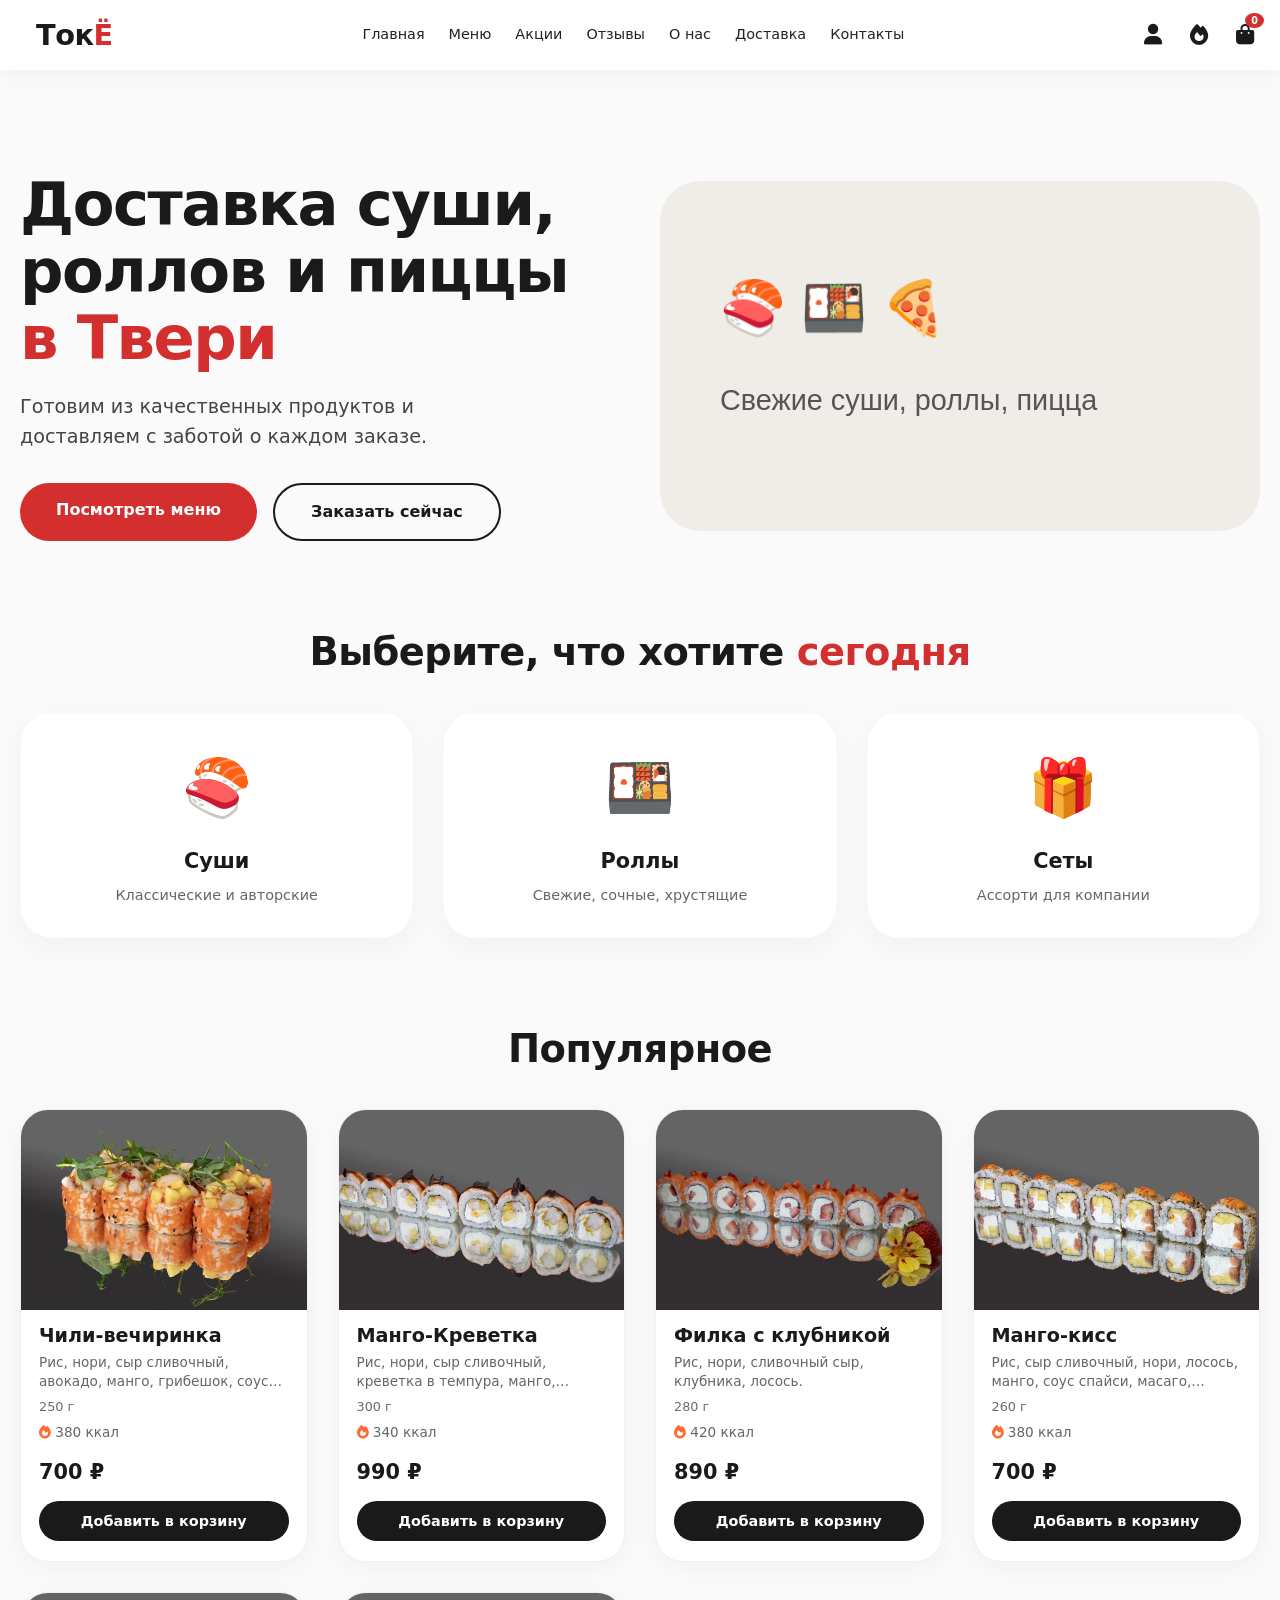
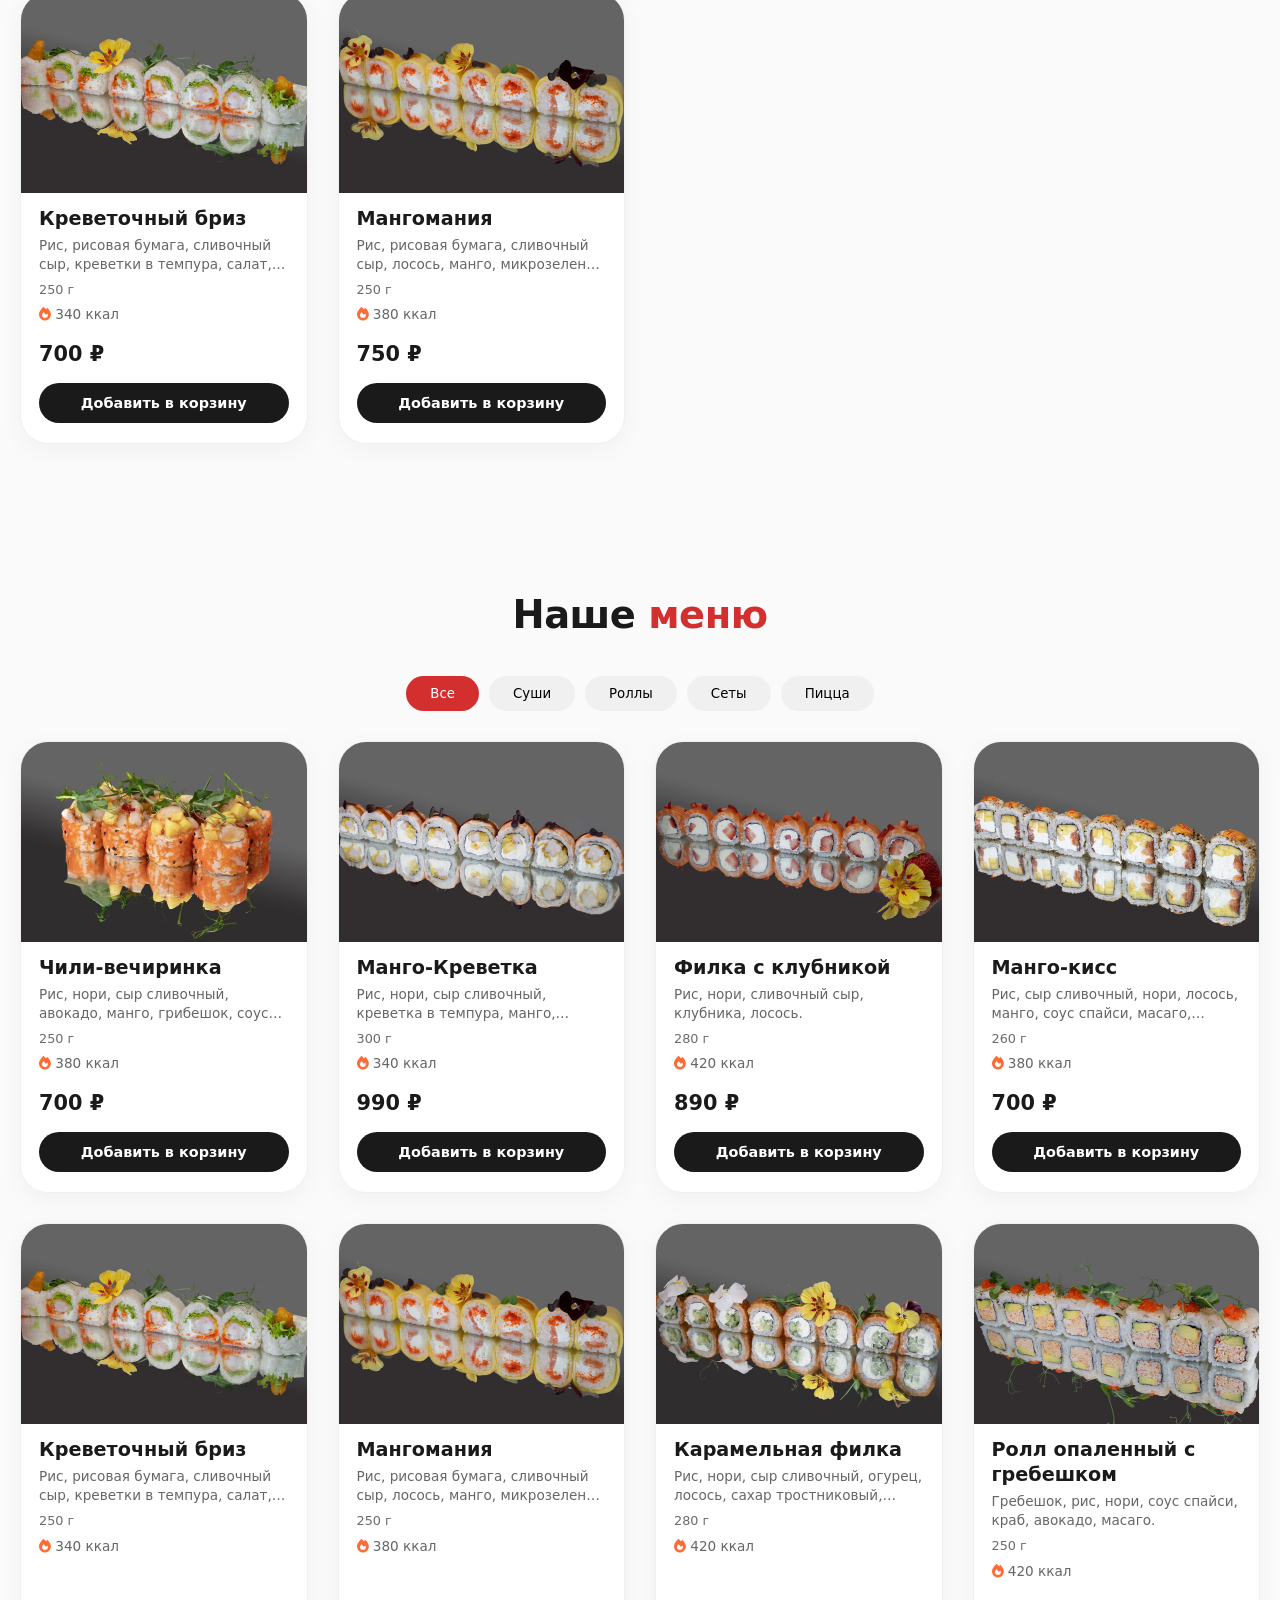
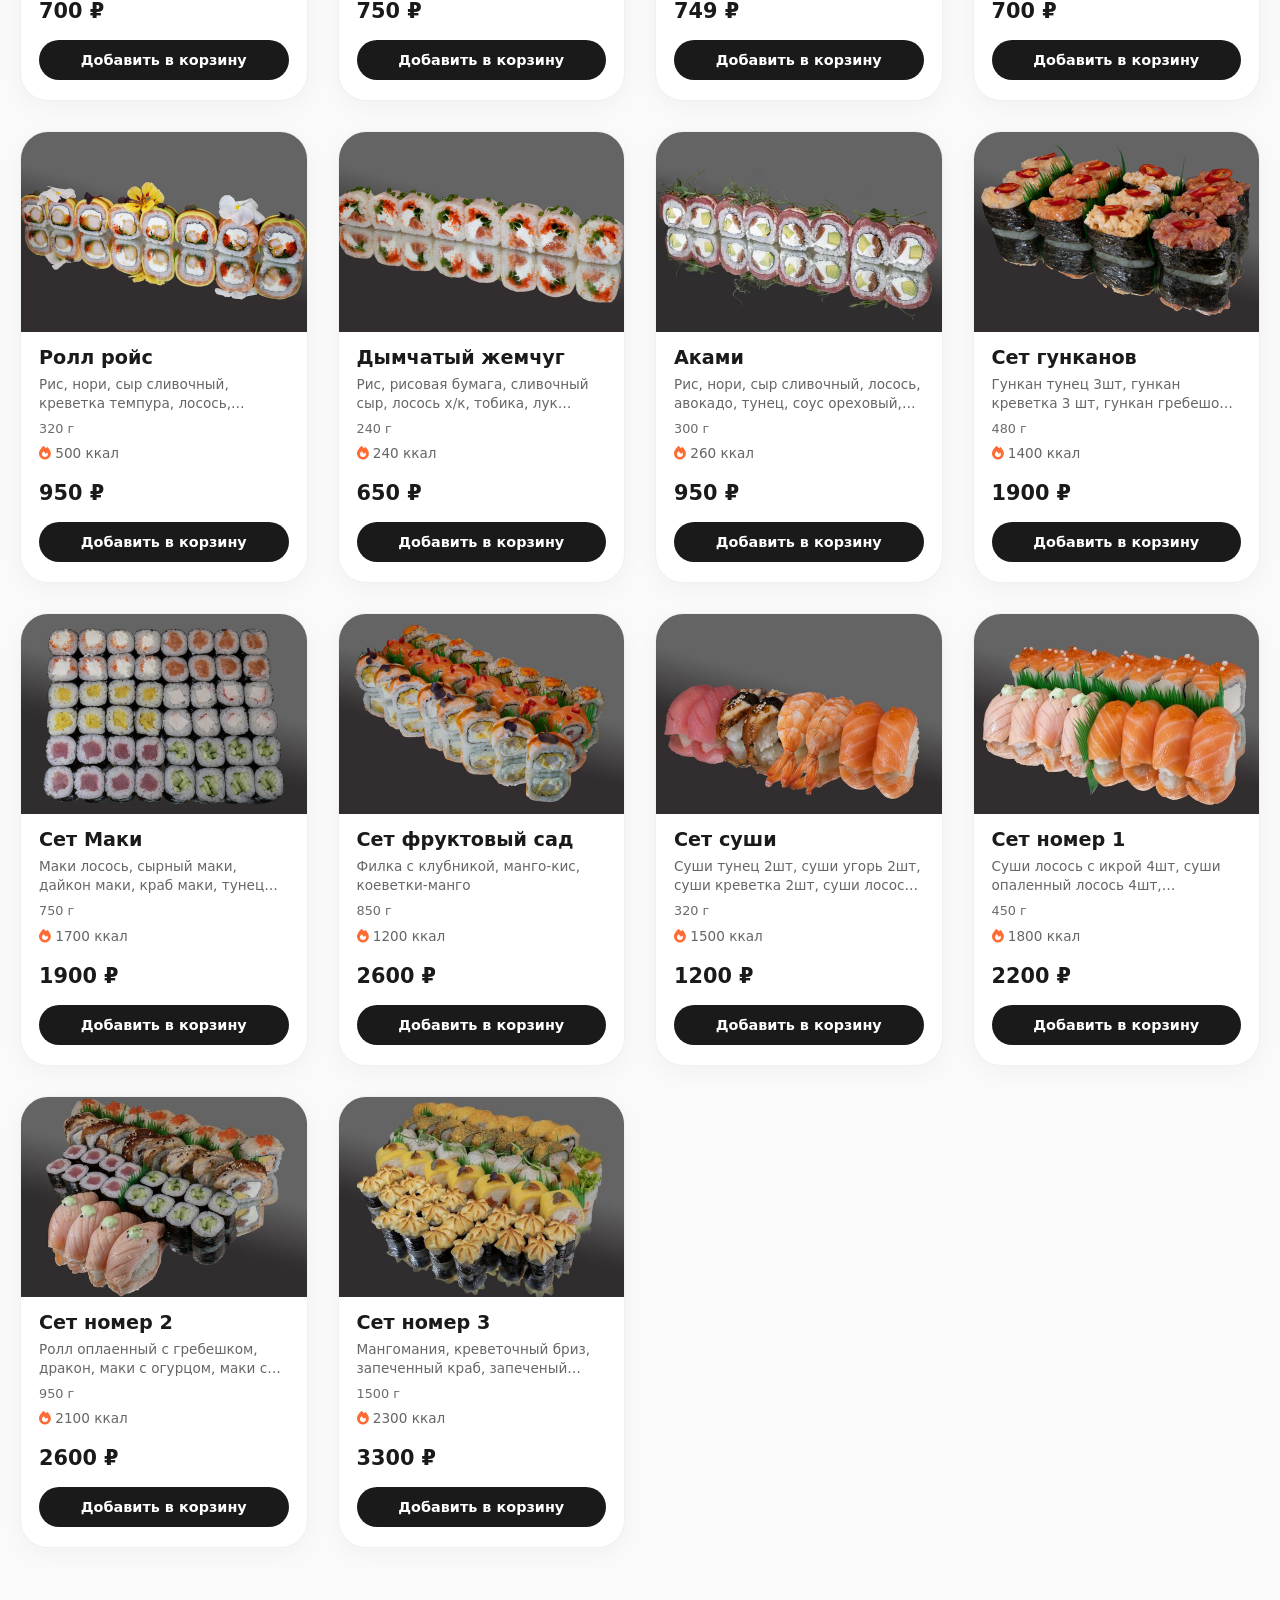
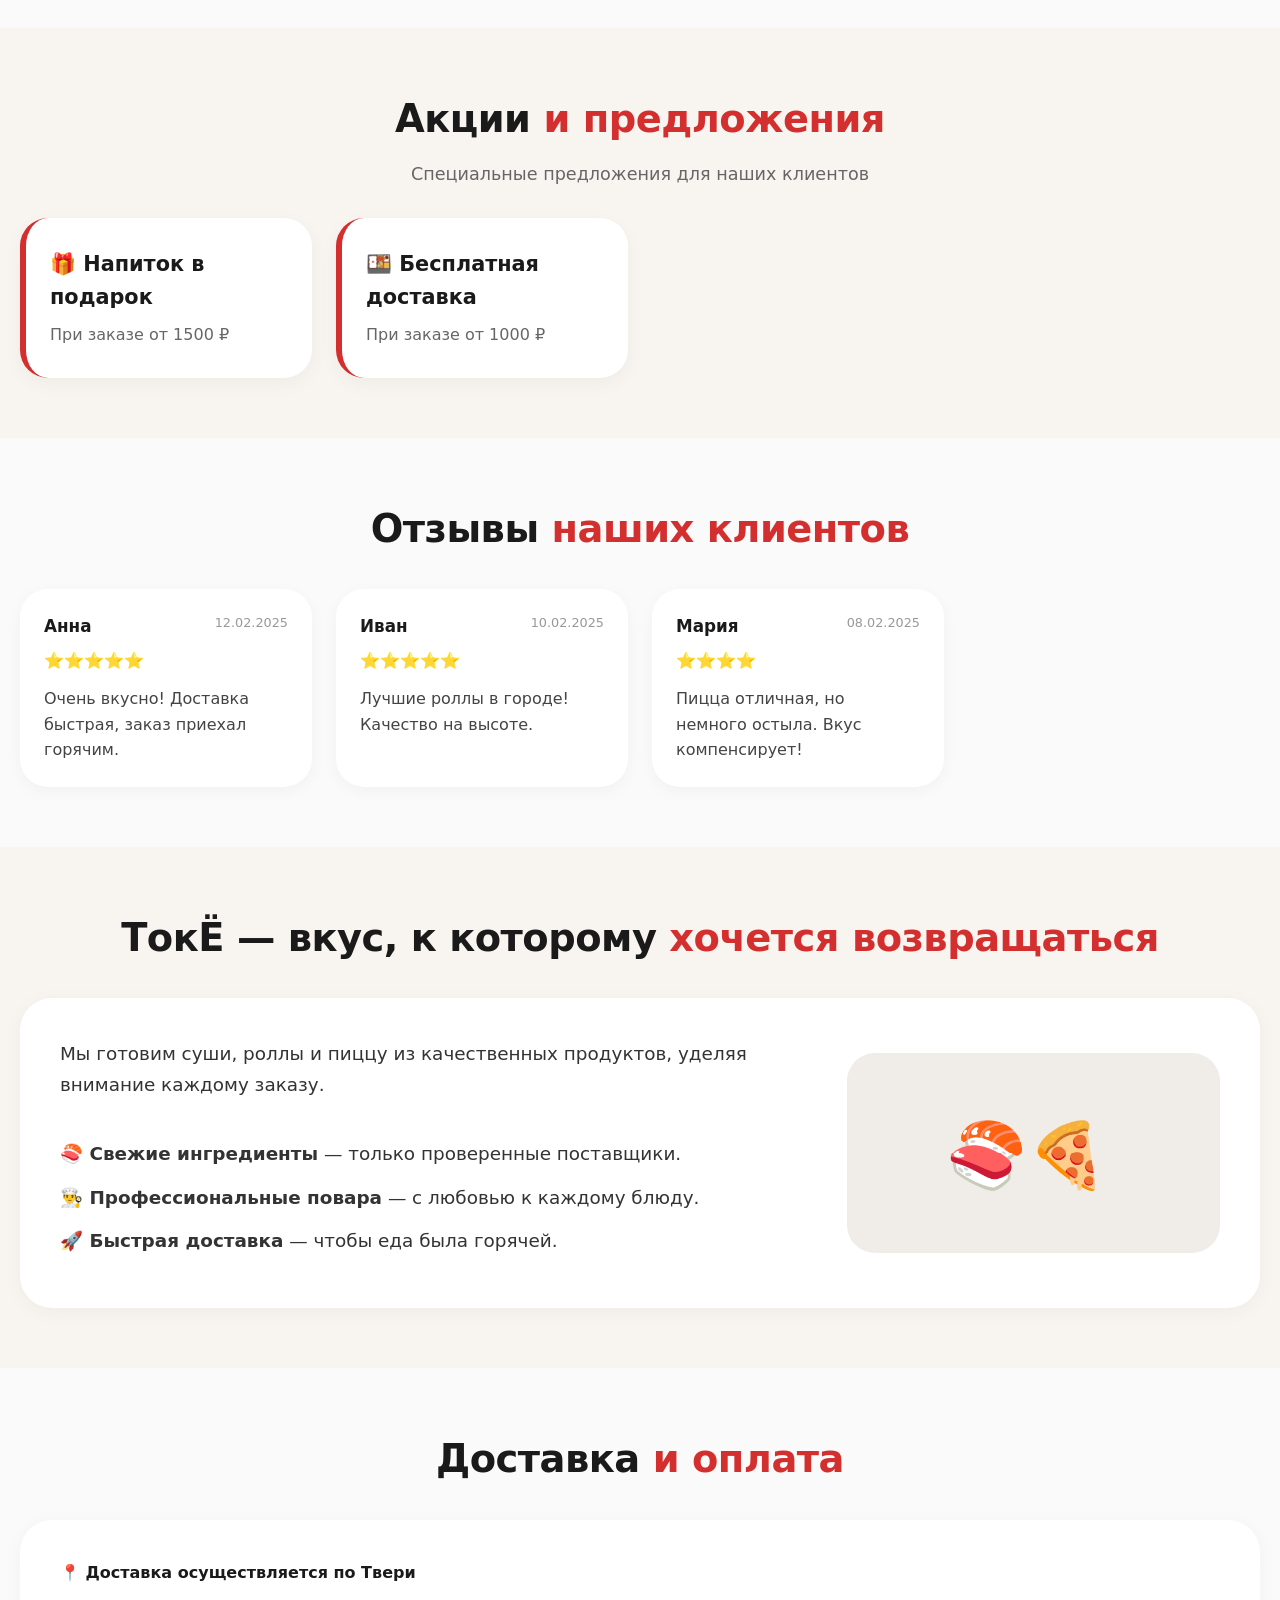
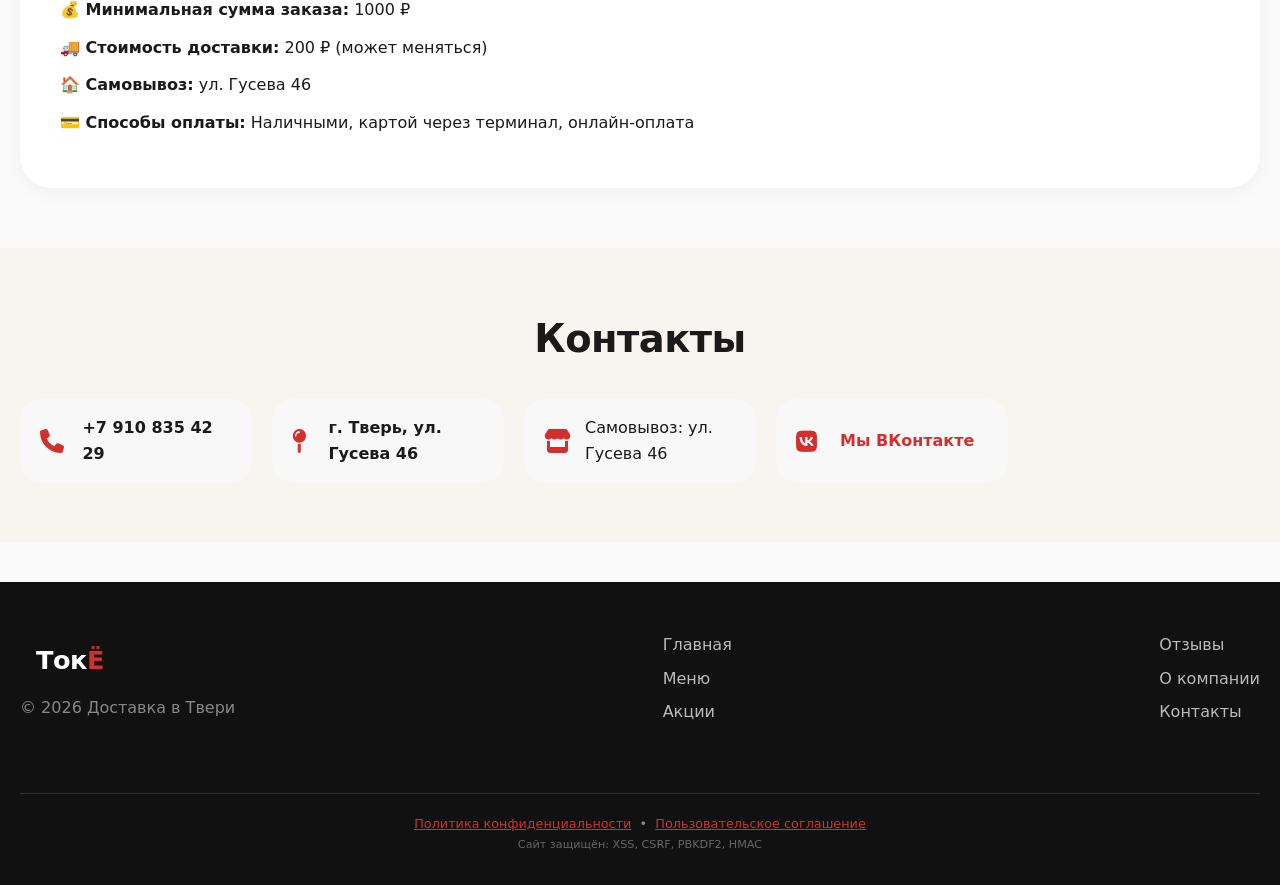
==== commit 0eb07c39: "fixed seo" ====
--- a/index.html
+++ b/index.html
@@ -5,27 +5,27 @@
     <meta name="viewport" content="width=device-width, initial-scale=1.0" />
 
     <!-- ===== SEO ===== -->
-    <title>ТокË — доставка роллов и сетов в Твери</title>
-    <meta name="description" content="Роллы и сеты ТокË с доставкой по Твери. Посмотрите состав, вес и цены в меню и оформите заказ на сайте." />
-    <meta name="author" content="ТокË" />
+    <title>ТокЁ — доставка роллов и сетов в Твери</title>
+    <meta name="description" content="ТокЁ: роллы и сеты с доставкой по Твери. Посмотрите состав, вес и цены в меню и оформите заказ на сайте." />
+    <meta name="author" content="ТокЁ" />
     <link rel="canonical" href="https://xn--j1ahl6d.xn--p1ai/" />
     <meta property="og:type" content="website" />
     <meta property="og:locale" content="ru_RU" />
-    <meta property="og:site_name" content="ТокË" />
-    <meta property="og:title" content="ТокË — роллы и сеты в Твери" />
-    <meta property="og:description" content="Роллы и сеты с доставкой по Твери. Посмотрите меню и оформите заказ на сайте ТокË." />
+    <meta property="og:site_name" content="ТокЁ" />
+    <meta property="og:title" content="ТокЁ — роллы и сеты в Твери" />
+    <meta property="og:description" content="ТокЁ: роллы и сеты с доставкой по Твери. Посмотрите меню и оформите заказ на сайте." />
     <meta property="og:url" content="https://xn--j1ahl6d.xn--p1ai/" />
     <meta property="og:image" content="https://xn--j1ahl6d.xn--p1ai/og-cover.png" />
     <meta property="og:image:type" content="image/png" />
     <meta property="og:image:width" content="1734" />
     <meta property="og:image:height" content="907" />
-    <meta property="og:image:alt" content="ТокË — роллы и сеты в Твери" />
+    <meta property="og:image:alt" content="ТокЁ — роллы и сеты в Твери" />
 
     <!-- ===== PWA ===== -->
     <link rel="manifest" href="site.webmanifest" />
     <meta name="apple-mobile-web-app-capable" content="yes" />
     <meta name="apple-mobile-web-app-status-bar-style" content="black-translucent" />
-    <meta name="apple-mobile-web-app-title" content="ТокË" />
+    <meta name="apple-mobile-web-app-title" content="ТокЁ" />
     <meta name="theme-color" content="#d32f2f" />
     <meta name="msapplication-TileColor" content="#d32f2f" />
     <link rel="icon" href="favicon.ico?v=2" sizes="any" />
@@ -51,7 +51,7 @@
     <!-- ===== BANNER УСТАНОВКИ PWA ===== -->
     <div id="installBanner">
         <div class="banner-text">
-            <strong>📱 ТокË</strong>
+            <strong>📱 ТокЁ</strong>
             <span>Установите приложение для быстрого заказа</span>
         </div>
         <div class="banner-actions">
@@ -64,7 +64,7 @@
     <header>
         <div class="container header-inner">
             <div class="logo" id="secretLogo">
-                Ток<span>Ë</span>
+                Ток<span>Ё</span>
                 <span class="admin-indicator" id="adminIndicator">🔑 Админ</span>
             </div>
             <nav id="mainNav">
@@ -174,7 +174,7 @@
         <!-- ===== ABOUT ===== -->
         <section id="about" style="background:#f8f4f0;">
             <div class="container">
-                <h2 class="section-title">ТокË — вкус, к которому <span>хочется возвращаться</span></h2>
+                <h2 class="section-title">ТокЁ — вкус, к которому <span>хочется возвращаться</span></h2>
                 <div class="about-flex info-block" id="aboutBlock">
                     <div class="admin-actions" id="aboutAdminActions">
                         <button onclick="editAbout()" title="Редактировать"><i class="fas fa-pen"></i></button>
@@ -609,7 +609,7 @@
     <footer>
         <div class="container">
             <div>
-                <div class="logo">Ток<span>Ë</span></div>
+                <div class="logo">Ток<span>Ё</span></div>
                 <p style="margin-top:6px; color:#888;">© 2026 Доставка в Твери</p>
             </div>
             <div class="footer-links">
--- a/styles.css
+++ b/styles.css
@@ -1,5 +1,5 @@
 /* ============================================================
-   ТокË — СТИЛИ v7.0
+   ТокЁ — СТИЛИ v7.0
    Мобильная версия + Модалка товара + Ровная сетка
    ============================================================ */
 
